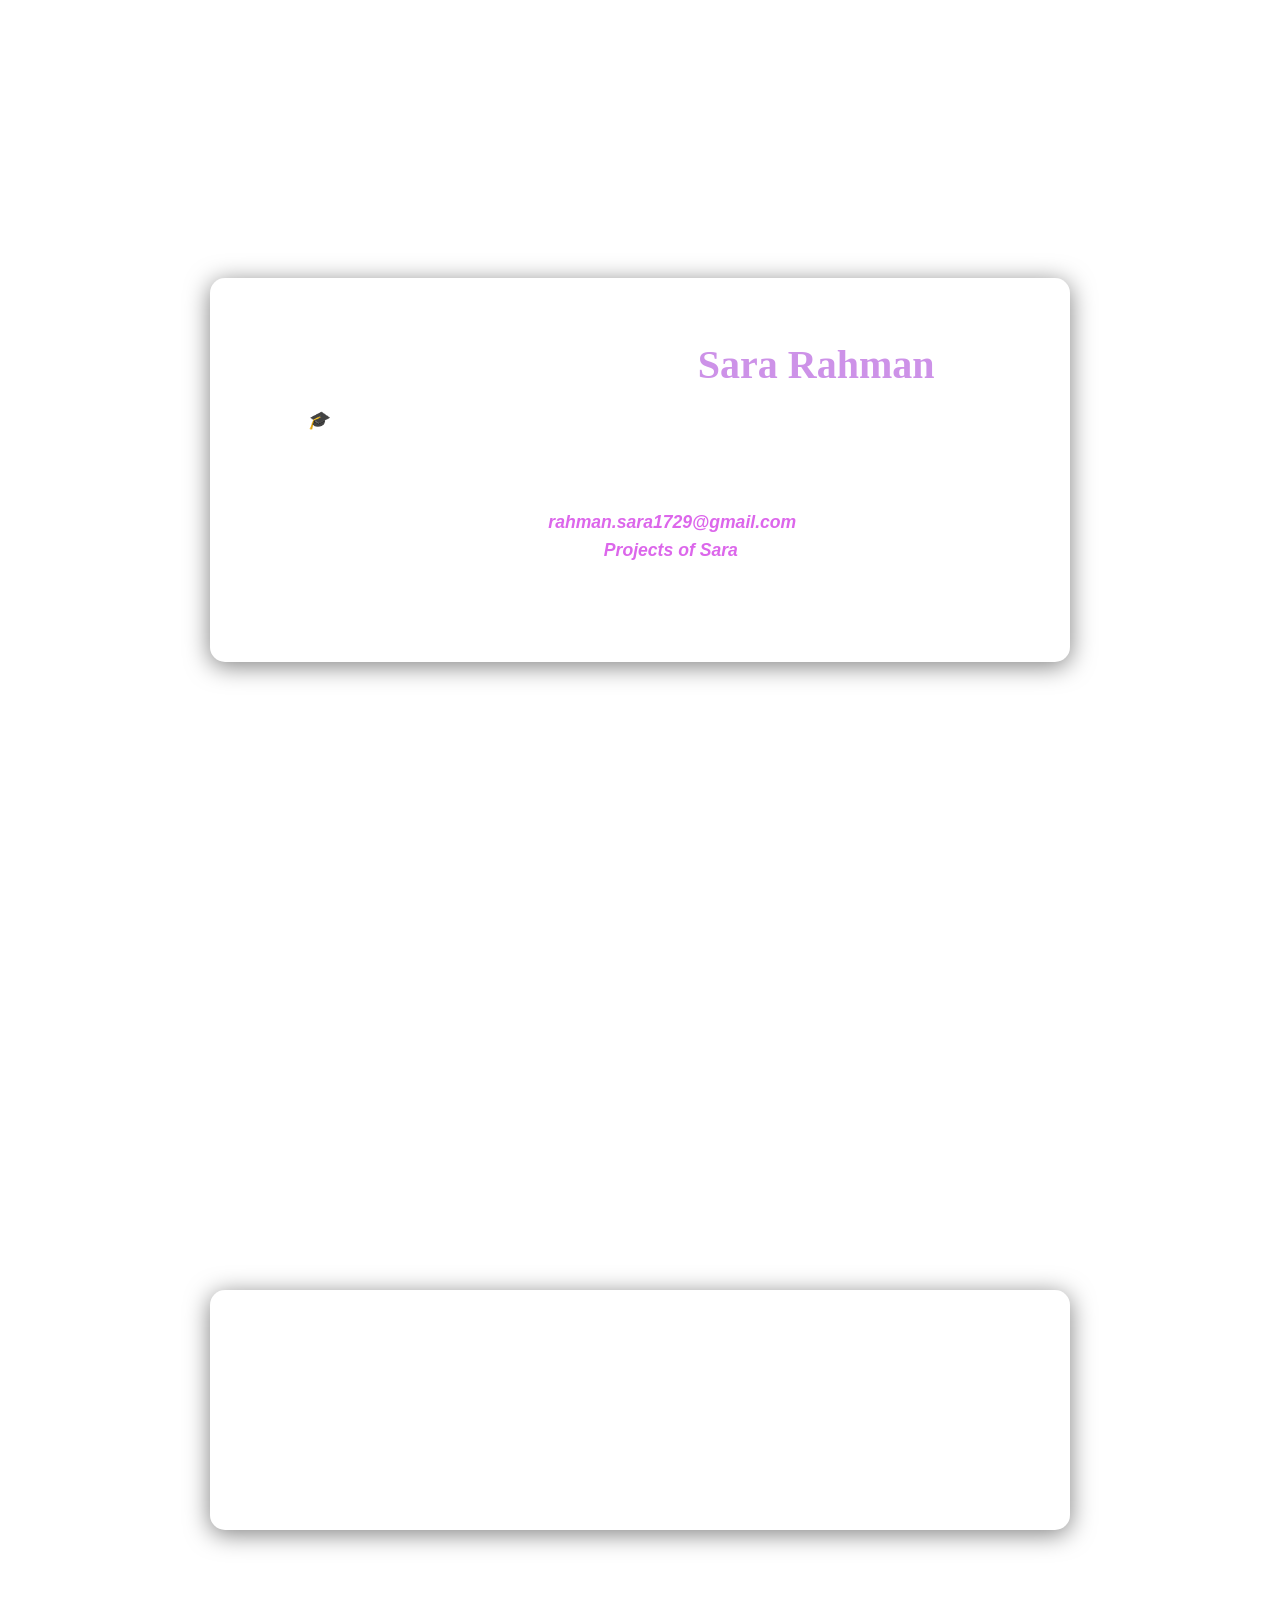
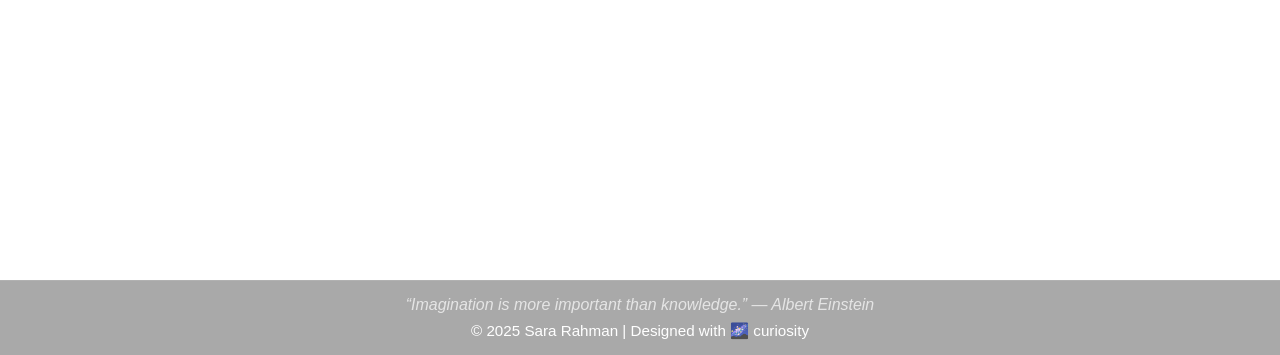
==== index.html @ 217e7a62 "version 3 of index.html" ====
<!DOCTYPE html>
<html lang="en">
<head>
  <meta charset="UTF-8" />
  <meta name="viewport" content="width=device-width, initial-scale=1.0" />
  <title>Sara Rahman | Portfolio</title>
  <style>
    /*  General Page Setup */
    html, body {
      margin: 0;
      padding: 0;
      font-family: 'Poppins', sans-serif;
      color: white;
      scroll-behavior: smooth;
      height: 100%;
      background: url("https://images-assets.nasa.gov/image/PIA04921/PIA04921~orig.jpg") no-repeat center center fixed;
      background-size: cover;
      background-attachment: fixed;
    }

    /* Glass Effect Box */
    .glass-box {
      background: rgba(255, 255, 255, 0.08);
      backdrop-filter: blur(12px);
      border-radius: 15px;
      box-shadow: 0 4px 25px rgba(0, 0, 0, 0.5);
      padding: 30px;
      width: 80%;
      max-width: 800px;
      margin: 0 auto;
      text-align: center;
      transition: transform 0.3s ease, box-shadow 0.3s ease;
    }

    .glass-box:hover {
      transform: scale(1.02);
      box-shadow: 0 6px 35px rgba(255, 255, 255, 0.2);
    }

    /*  Section Styling */
    section {
      display: flex;
      justify-content: center;
      align-items: center;
      height: 100vh;
      flex-direction: column;
      text-align: center;
      padding: 20px;
    }

    h1 {
      font-size: 2.5em;
      margin-bottom: 10px;
      font-family:cursive;
    }

    h2 {
      font-size: 2em;
      margin-bottom: 20px;
      font-family: Impact, Haettenschweiler, 'Arial Narrow Bold', sans-serif;
    }

    p {
      font-size: 1.1em;
      line-height: 1.6;
      font-style: italic;
    }

    a {
      color: #dc67eb;
      text-decoration: none;
      font-weight: bold;
    }

    a:hover {
      text-decoration: underline;
    }

    /*  Navigation Arrow */
    .scroll-down {
      margin-top: 30px;
      font-size: 2em;
      animation: bounce 2s infinite;
      cursor: pointer;
    }

    @keyframes bounce {
      0%, 20%, 50%, 80%, 100% { transform: translateY(0); }
      40% { transform: translateY(-10px); }
      60% { transform: translateY(-5px); }
    }

    /* 🛰 Footer */
    footer {
      text-align: center;
      padding: 15px;
      font-size: 0.95em;
      opacity: 0.85;
      background: rgba(0, 0, 0, 0.4);
      backdrop-filter: blur(6px);
      border-top: 1px solid rgba(255, 255, 255, 0.1);
    }

    .quote {
      font-style: italic;
      font-size: 1.05em;
      margin-bottom: 8px;
      color: #e0e0e0;
    }

    /* 🌙 Responsive */
    @media (max-width: 768px) {
      h1 { font-size: 2em; }
      h2 { font-size: 1.5em; }
      p { font-size: 1em; }
    }
  </style>
</head>
<body>

  <!--  Home Section -->
  <section id="home">
    <div class="glass-box">
      <h1>Konnichiwa, Myself <span style="color:#cd92e8;">Sara Rahman</span></h1>
      <p>
        🎓 A Fresh graduate from North South University in Computer Science & Engineering <br>
         Passionate about Quantum Computing, Machine Learning, Astrophysics, Data Science and Deep Learning <br>
         
      </p>
      <p>
         Mail ID: <a href="mailto:rahman.sara1729@gmail.com">rahman.sara1729@gmail.com</a> <br>
         Github: <a href="https://github.com/sararahman1729" target="_blank">Projects of Sara</a>
      </p>
      <div class="scroll-down" onclick="document.getElementById('projects').scrollIntoView({ behavior: 'smooth' })">⬇</div>
    </div>
  </section>

  <!-- Projects Section -->
  <section id="projects">
    <div class="glass-box">
      <h2>My Works & Projects</h2>
      <p>Here are some of my recent academic and personal projects:</p>
      <ul style="list-style:none; padding:0; text-align:left; margin-top:20px;">
        <!--
        <li> <strong>Bangla Speech Emotion Recognition</strong> — Deep learning with CNN-BiLSTM and feature extraction.</li>
        <li> <strong>OmniVec2 for Audio Classification</strong> — PyTorch implementation using the BanglaSER dataset.</li>
        <li> <strong>Data Analysis Workshop</strong> — Explored how attendance and internal marks correlate with student performance.</li>
        <li> <a href="notes/quantum computing notes.pdf" target="_blank">Quantum Computing Lecture Notes</a></li>
      -->
      </ul>
      <div class="scroll-down" onclick="document.getElementById('home').scrollIntoView({ behavior: 'smooth' })">⬆</div>
    </div>
  </section>

  <!--  Footer -->
  <footer>
    <div class="quote">“Imagination is more important than knowledge.” — Albert Einstein</div>
    © 2025 Sara Rahman | Designed with 🌌 curiosity
  </footer>

</body>
</html>
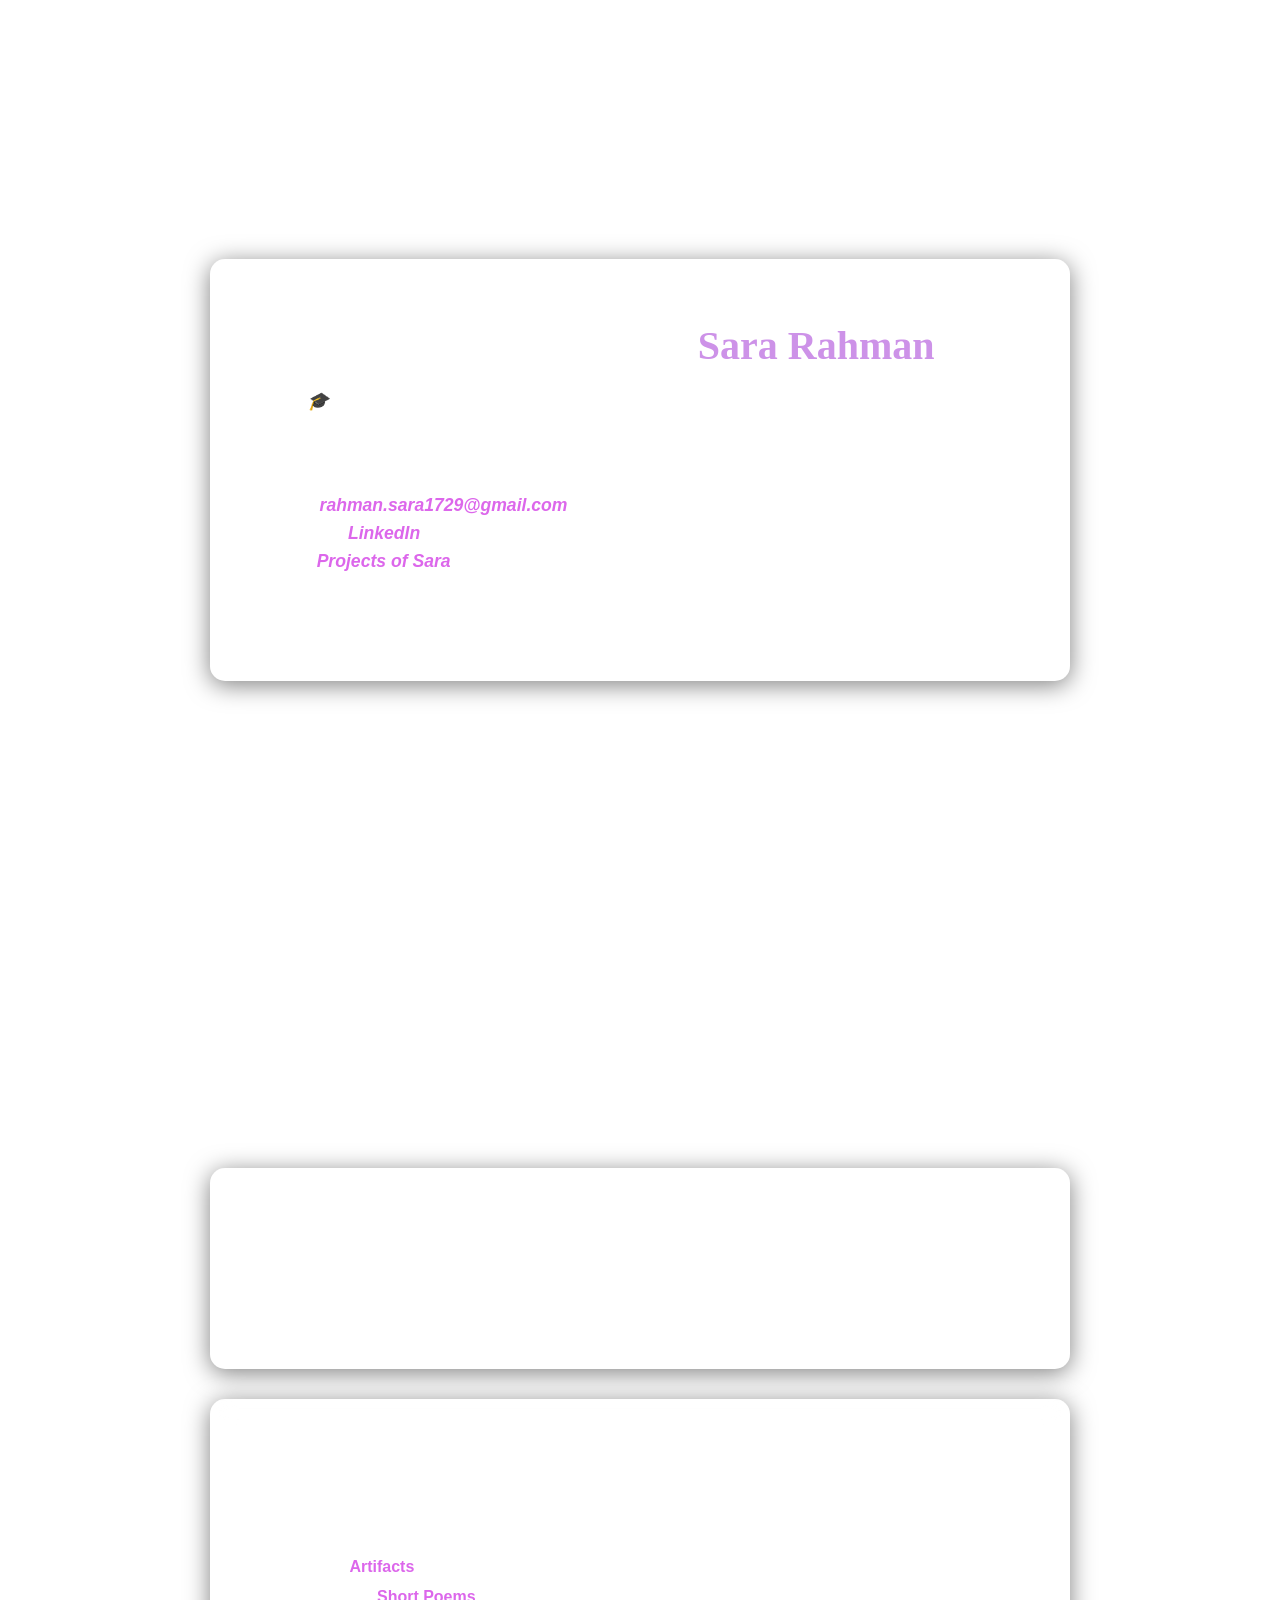
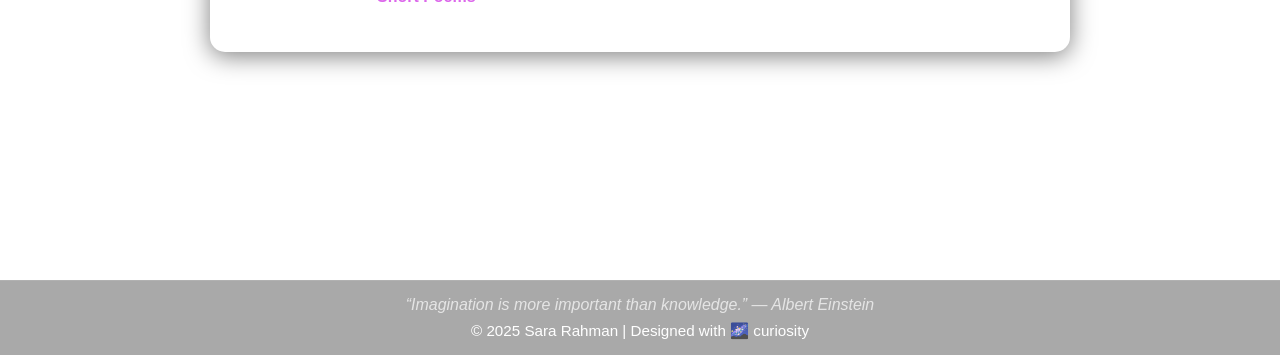
==== commit d548bc9d: "version four of index.html" ====
--- a/index.html
+++ b/index.html
@@ -57,7 +57,7 @@
     h2 {
       font-size: 2em;
       margin-bottom: 20px;
-      font-family: Impact, Haettenschweiler, 'Arial Narrow Bold', sans-serif;
+      font-family: 'Rye', cursive;
     }
 
     p {
@@ -65,7 +65,9 @@
       line-height: 1.6;
       font-style: italic;
     }
-
+    li {
+  font-family: 'Poppins', sans-serif; 
+}
     a {
       color: #dc67eb;
       text-decoration: none;
@@ -90,7 +92,7 @@
       60% { transform: translateY(-5px); }
     }
 
-    /* 🛰 Footer */
+    /*  Footer */
     footer {
       text-align: center;
       padding: 15px;
@@ -100,6 +102,26 @@
       backdrop-filter: blur(6px);
       border-top: 1px solid rgba(255, 255, 255, 0.1);
     }
+    
+    #projects .glass-box + .glass-box {
+  margin-top: 40px; 
+}
+
+#projects .glass-box ul li {
+  margin-bottom: 12px;
+
+}
+#projects .glass-box {
+   font-family:'Gill Sans', 'Gill Sans MT', Calibri, 'Trebuchet MS', sans-serif
+  
+    
+}
+
+    .contact-info {
+  text-align: left;
+  margin-top: 20px;
+  padding-left: 15px;
+}
 
     .quote {
       font-style: italic;
@@ -127,19 +149,25 @@
          Passionate about Quantum Computing, Machine Learning, Astrophysics, Data Science and Deep Learning <br>
          
       </p>
+      <div class="contact-info">
       <p>
          Mail ID: <a href="mailto:rahman.sara1729@gmail.com">rahman.sara1729@gmail.com</a> <br>
+         Job Profile: <a href="https://www.linkedin.com/in/roronoa-sara">LinkedIn</a> <br>
          Github: <a href="https://github.com/sararahman1729" target="_blank">Projects of Sara</a>
       </p>
-      <div class="scroll-down" onclick="document.getElementById('projects').scrollIntoView({ behavior: 'smooth' })">⬇</div>
+      </div>
+      
+        <p>Motto: "Carpe Diem"</p>
+      
+     <div class="scroll-down" onclick="document.getElementById('projects').scrollIntoView({ behavior: 'smooth' })"> </div> 
     </div>
   </section>
 
   <!-- Projects Section -->
   <section id="projects">
     <div class="glass-box">
-      <h2>My Works & Projects</h2>
-      <p>Here are some of my recent academic and personal projects:</p>
+      <h2>Poiesis of Sara</h2>
+      <p>Here are some of my academic and personal workings</p>
       <ul style="list-style:none; padding:0; text-align:left; margin-top:20px;">
         <!--
         <li> <strong>Bangla Speech Emotion Recognition</strong> — Deep learning with CNN-BiLSTM and feature extraction.</li>
@@ -148,8 +176,17 @@
         <li> <a href="notes/quantum computing notes.pdf" target="_blank">Quantum Computing Lecture Notes</a></li>
       -->
       </ul>
-      <div class="scroll-down" onclick="document.getElementById('home').scrollIntoView({ behavior: 'smooth' })">⬆</div>
+      <div class="scroll-down" onclick="document.getElementById('home').scrollIntoView({ behavior: 'smooth' })"> </div>
     </div>
+
+    <div class="glass-box" style="margin-top:30px;">
+     <h2>Hobbies</h2>
+     <p>Here are some of my creative works </p>
+     <ul style="list-style:none; padding: 0.5;; text-align:left;margin-top:15px;">
+      <li> Art page: <a href="https://www.instagram.com/spiritualis_odyssea_1729/" target="_blank">Artifacts</a></li>
+      <li> Poetry Page: <a href="https://allpoetry.com/Veronica-sara" target="_blank">Short Poems</a></li>
+     </ul>
+  </div>
   </section>
 
   <!--  Footer -->
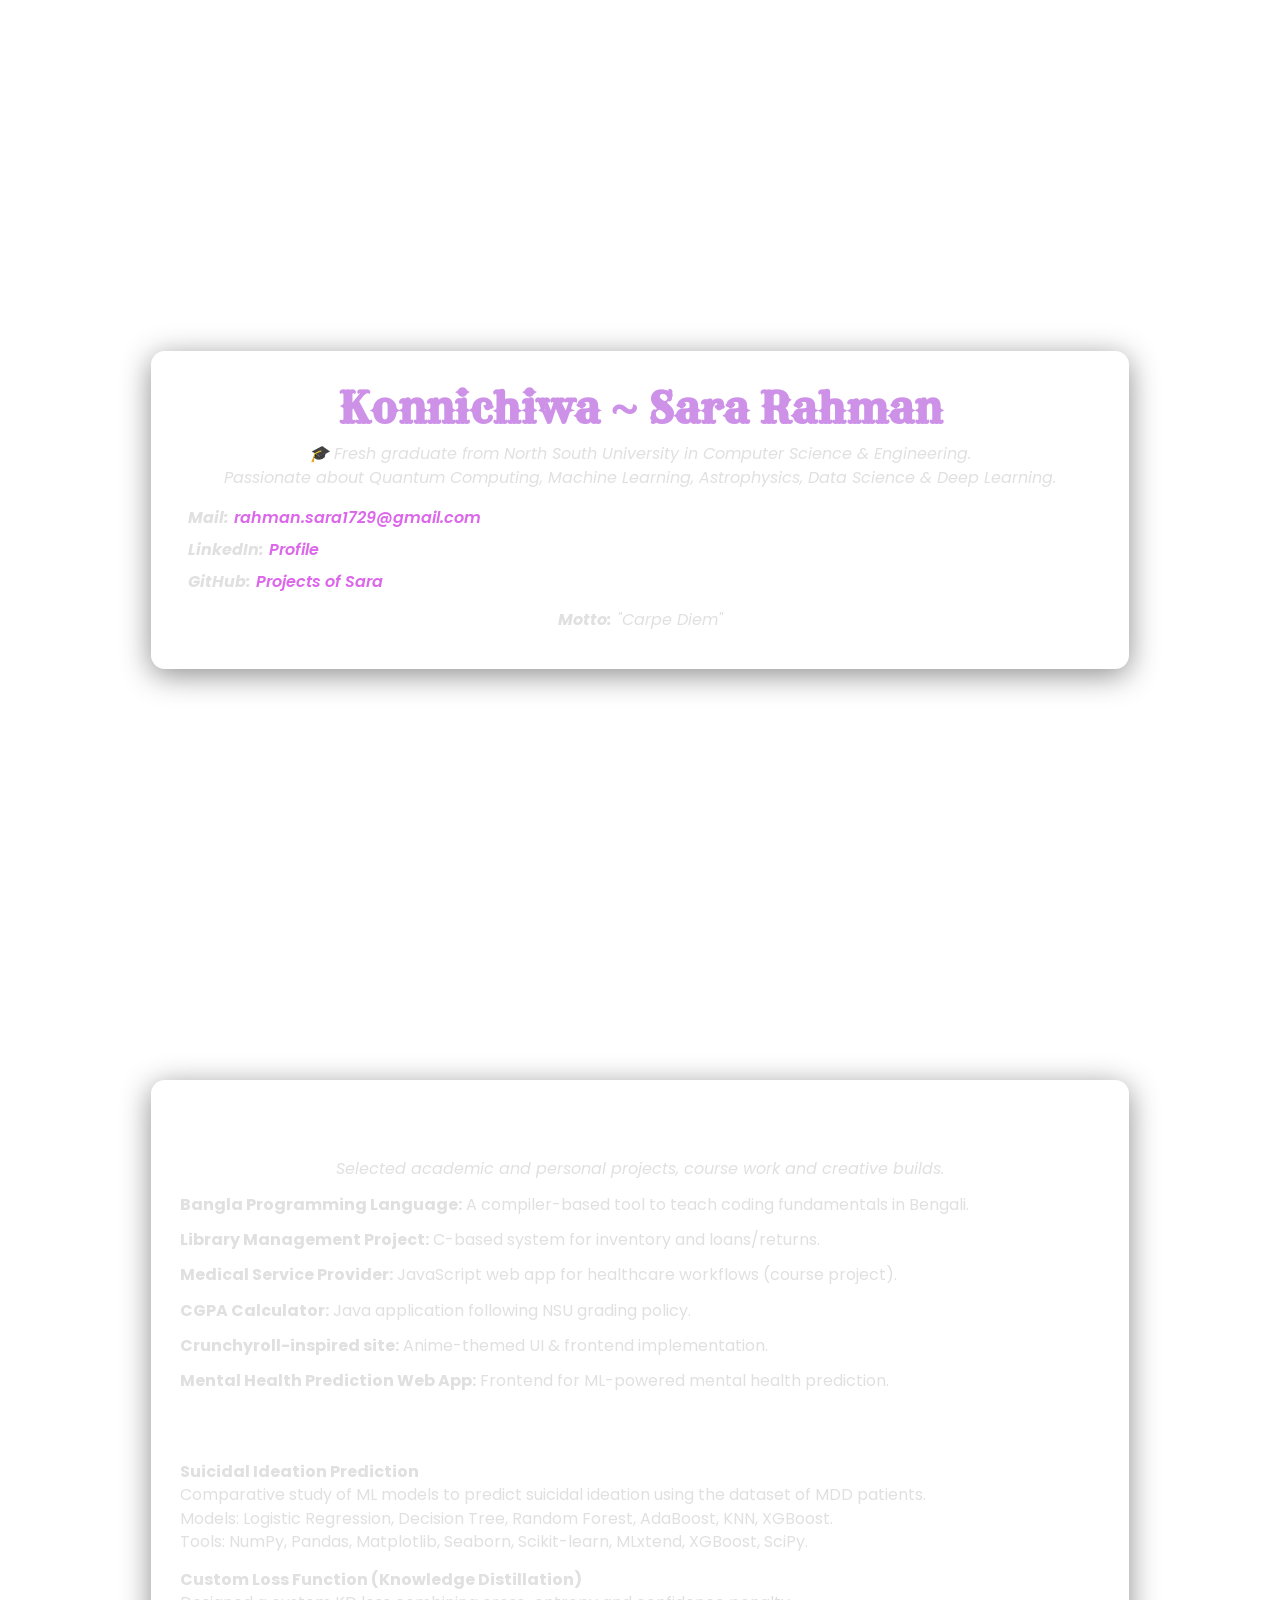
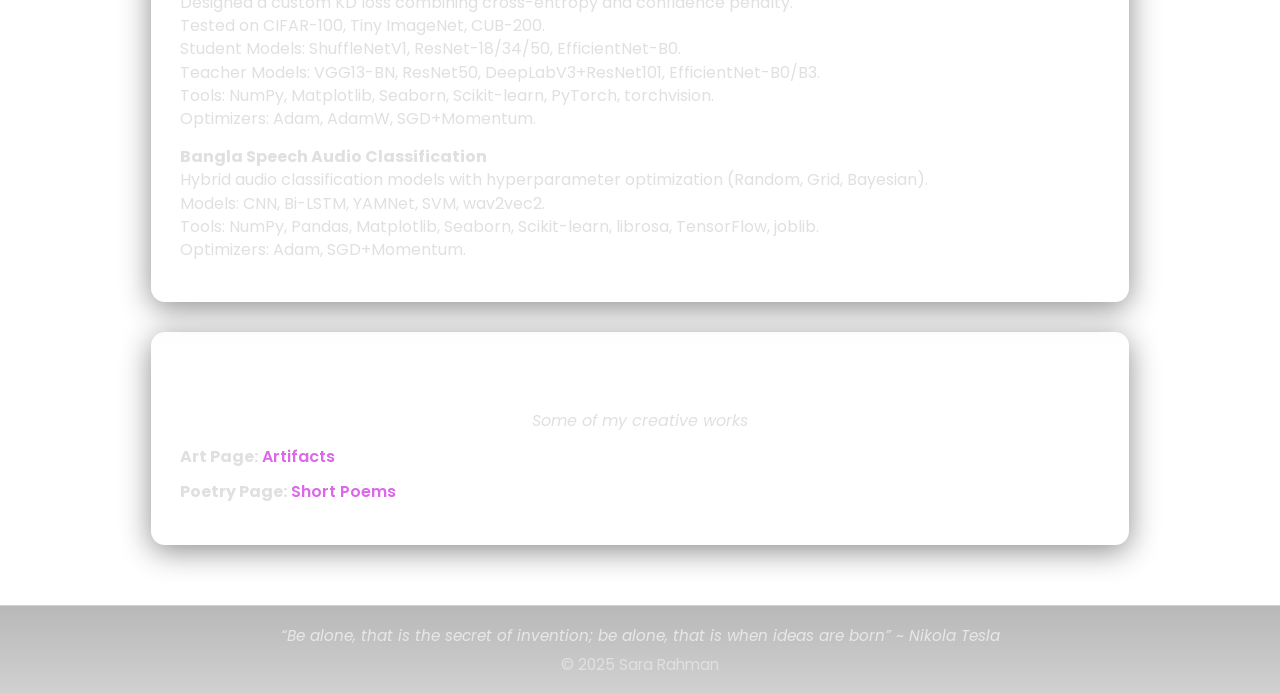
==== commit a1fb9527: "version five index.html added project description" ====
--- a/index.html
+++ b/index.html
@@ -1,199 +1,249 @@
 <!DOCTYPE html>
 <html lang="en">
 <head>
-  <meta charset="UTF-8" />
-  <meta name="viewport" content="width=device-width, initial-scale=1.0" />
+  <meta charset="utf-8" />
+  <meta name="viewport" content="width=device-width,initial-scale=1" />
   <title>Sara Rahman | Portfolio</title>
+
+  <!-- Fonts -->
+  <link href="https://fonts.googleapis.com/css2?family=Poppins:wght@300;400;600&family=Rye&display=swap" rel="stylesheet">
+
   <style>
-    /*  General Page Setup */
-    html, body {
-      margin: 0;
-      padding: 0;
+    /* ---------- Base / Background ---------- */
+    :root{
+      --glass-bg: rgba(255,255,255,0.08);
+      --glass-border: rgba(255,255,255,0.12);
+      --accent: #cd92e8;
+      --link: #dc67eb;
+      --text: #ffffff;
+      --muted: #e0e0e0;
+    }
+
+    html,body{
+      height:100%;
+      margin:0;
+      padding:0;
       font-family: 'Poppins', sans-serif;
-      color: white;
-      scroll-behavior: smooth;
-      height: 100%;
+      color:var(--text);
+      -webkit-font-smoothing:antialiased;
+      -moz-osx-font-smoothing:grayscale;
       background: url("https://images-assets.nasa.gov/image/PIA04921/PIA04921~orig.jpg") no-repeat center center fixed;
       background-size: cover;
-      background-attachment: fixed;
-    }
-
-    /* Glass Effect Box */
+      scroll-behavior: smooth;
+    }
+
+    /* ---------- Layout ---------- */
+    .wrapper {
+      min-height:100%;
+      display:flex;
+      flex-direction:column;
+    }
+
+    main {
+      flex:1 0 auto;
+    }
+
+    section {
+  padding:60px 20px;
+  display:flex;
+  flex-direction: column;   
+  justify-content:center;
+  align-items:center;
+  gap:30px;
+}
+
+
+    
+    #home { align-items:center; min-height:100vh; }
+
+    /* ---------- Glass box ---------- */
     .glass-box {
-      background: rgba(255, 255, 255, 0.08);
-      backdrop-filter: blur(12px);
-      border-radius: 15px;
-      box-shadow: 0 4px 25px rgba(0, 0, 0, 0.5);
-      padding: 30px;
-      width: 80%;
-      max-width: 800px;
-      margin: 0 auto;
-      text-align: center;
-      transition: transform 0.3s ease, box-shadow 0.3s ease;
-    }
-
-    .glass-box:hover {
-      transform: scale(1.02);
-      box-shadow: 0 6px 35px rgba(255, 255, 255, 0.2);
-    }
-
-    /*  Section Styling */
-    section {
-      display: flex;
-      justify-content: center;
-      align-items: center;
-      height: 100vh;
-      flex-direction: column;
-      text-align: center;
-      padding: 20px;
-    }
-
+      width:100%;
+      max-width:920px;
+      background: var(--glass-bg);
+      border:1px solid var(--glass-border);
+      backdrop-filter: blur(12px) saturate(120%);
+      -webkit-backdrop-filter: blur(12px) saturate(120%);
+      border-radius:14px;
+      padding:28px;
+      box-shadow: 0 6px 30px rgba(0,0,0,0.45);
+      transition: transform .25s ease, box-shadow .25s ease;
+      text-align:center; /* default centered inside box */
+    }
+
+    .glass-box:hover{
+      transform: translateY(-6px);
+      box-shadow: 0 14px 50px rgba(0,0,0,0.6);
+    }
+
+    
+    .glass-box .left {
+      text-align:left;
+    }
+
+    /* ---------- Typography ---------- */
     h1 {
-      font-size: 2.5em;
-      margin-bottom: 10px;
-      font-family:cursive;
+      margin:8px 0 12px 0;
+      font-family: 'Rye', cursive;
+      font-size:2.6rem;
+      line-height:1;
+      color:var(--accent);
+      text-align:center;
     }
 
     h2 {
-      font-size: 2em;
-      margin-bottom: 20px;
+      margin:0 0 12px 0;
       font-family: 'Rye', cursive;
-    }
-
-    p {
-      font-size: 1.1em;
-      line-height: 1.6;
-      font-style: italic;
-    }
-    li {
-  font-family: 'Poppins', sans-serif; 
-}
-    a {
-      color: #dc67eb;
-      text-decoration: none;
-      font-weight: bold;
-    }
-
-    a:hover {
-      text-decoration: underline;
-    }
-
-    /*  Navigation Arrow */
-    .scroll-down {
-      margin-top: 30px;
-      font-size: 2em;
-      animation: bounce 2s infinite;
-      cursor: pointer;
-    }
-
-    @keyframes bounce {
-      0%, 20%, 50%, 80%, 100% { transform: translateY(0); }
-      40% { transform: translateY(-10px); }
-      60% { transform: translateY(-5px); }
-    }
-
-    /*  Footer */
+      font-size:1.8rem;
+      color:var(--text);
+      text-align:center;
+    }
+
+    h3 {
+      margin:18px 0 8px 0;
+      font-size:1.05rem;
+      color:var(--text);
+    }
+
+    p { margin:8px 0; color:var(--muted); font-style:italic; line-height:1.5; }
+
+    a { color: var(--link); text-decoration:none; font-weight:600; }
+    a:hover { text-decoration:underline; }
+
+    /* ---------- Lists & spacing ---------- */
+    ul.clean {
+      list-style:none;
+      padding-left:0;
+      margin:12px 0 0 0;
+      text-align:left;
+    }
+
+    ul.clean li {
+      margin-bottom:12px; 
+      line-height:1.45;
+      font-size:1rem;
+      color:var(--muted);
+    }
+
+    
+    .project-item + .project-item { margin-top:10px; padding-top:6px; border-top:1px dashed rgba(255,255,255,0.04); }
+
+    
+    .contact-info {
+      text-align:left;
+      margin-top:16px;
+      padding-left:8px;
+      color:var(--muted);
+    }
+
+    .contact-info a { color:var(--link); }
+
+    /* ---------- Footer ---------- */
     footer {
-      text-align: center;
-      padding: 15px;
-      font-size: 0.95em;
-      opacity: 0.85;
-      background: rgba(0, 0, 0, 0.4);
-      backdrop-filter: blur(6px);
-      border-top: 1px solid rgba(255, 255, 255, 0.1);
-    }
-    
-    #projects .glass-box + .glass-box {
-  margin-top: 40px; 
-}
-
-#projects .glass-box ul li {
-  margin-bottom: 12px;
-
-}
-#projects .glass-box {
-   font-family:'Gill Sans', 'Gill Sans MT', Calibri, 'Trebuchet MS', sans-serif
-  
-    
-}
-
-    .contact-info {
-  text-align: left;
-  margin-top: 20px;
-  padding-left: 15px;
-}
-
-    .quote {
-      font-style: italic;
-      font-size: 1.05em;
-      margin-bottom: 8px;
-      color: #e0e0e0;
-    }
-
-    /* 🌙 Responsive */
-    @media (max-width: 768px) {
-      h1 { font-size: 2em; }
-      h2 { font-size: 1.5em; }
-      p { font-size: 1em; }
-    }
+      flex-shrink:0;
+      text-align:center;
+      padding:18px 10px;
+      font-size:0.95rem;
+      background: linear-gradient(rgba(0,0,0,0.28), rgba(0,0,0,0.18));
+      border-top:1px solid rgba(255,255,255,0.05);
+      color:var(--muted);
+    }
+
+    .quote { font-style:italic; margin-bottom:6px; color:#e7e7e7; }
+
+    /* ---------- Responsive ---------- */
+    @media (max-width:900px){
+      .glass-box { padding:20px; max-width:720px; }
+      h1 { font-size:2.1rem; }
+      h2 { font-size:1.5rem; }
+      section { padding:40px 16px; }
+    }
+
+    @media (max-width:520px){
+      h1 { font-size:1.8rem; }
+      .glass-box { padding:16px; }
+      ul.clean li { font-size:0.95rem; }
+    }
+
   </style>
 </head>
 <body>
-
-  <!--  Home Section -->
-  <section id="home">
-    <div class="glass-box">
-      <h1>Konnichiwa, Myself <span style="color:#cd92e8;">Sara Rahman</span></h1>
-      <p>
-        🎓 A Fresh graduate from North South University in Computer Science & Engineering <br>
-         Passionate about Quantum Computing, Machine Learning, Astrophysics, Data Science and Deep Learning <br>
-         
-      </p>
-      <div class="contact-info">
-      <p>
-         Mail ID: <a href="mailto:rahman.sara1729@gmail.com">rahman.sara1729@gmail.com</a> <br>
-         Job Profile: <a href="https://www.linkedin.com/in/roronoa-sara">LinkedIn</a> <br>
-         Github: <a href="https://github.com/sararahman1729" target="_blank">Projects of Sara</a>
-      </p>
-      </div>
-      
-        <p>Motto: "Carpe Diem"</p>
-      
-     <div class="scroll-down" onclick="document.getElementById('projects').scrollIntoView({ behavior: 'smooth' })"> </div> 
-    </div>
-  </section>
-
-  <!-- Projects Section -->
-  <section id="projects">
-    <div class="glass-box">
-      <h2>Poiesis of Sara</h2>
-      <p>Here are some of my academic and personal workings</p>
-      <ul style="list-style:none; padding:0; text-align:left; margin-top:20px;">
-        <!--
-        <li> <strong>Bangla Speech Emotion Recognition</strong> — Deep learning with CNN-BiLSTM and feature extraction.</li>
-        <li> <strong>OmniVec2 for Audio Classification</strong> — PyTorch implementation using the BanglaSER dataset.</li>
-        <li> <strong>Data Analysis Workshop</strong> — Explored how attendance and internal marks correlate with student performance.</li>
-        <li> <a href="notes/quantum computing notes.pdf" target="_blank">Quantum Computing Lecture Notes</a></li>
-      -->
-      </ul>
-      <div class="scroll-down" onclick="document.getElementById('home').scrollIntoView({ behavior: 'smooth' })"> </div>
-    </div>
-
-    <div class="glass-box" style="margin-top:30px;">
-     <h2>Hobbies</h2>
-     <p>Here are some of my creative works </p>
-     <ul style="list-style:none; padding: 0.5;; text-align:left;margin-top:15px;">
-      <li> Art page: <a href="https://www.instagram.com/spiritualis_odyssea_1729/" target="_blank">Artifacts</a></li>
-      <li> Poetry Page: <a href="https://allpoetry.com/Veronica-sara" target="_blank">Short Poems</a></li>
-     </ul>
+  <div class="wrapper">
+    <main>
+
+      <!-- HOME -->
+      <section id="home">
+        <div class="glass-box">
+          <h1>Konnichiwa ~ Sara Rahman</h1>
+          <p>🎓 Fresh graduate from North South University in Computer Science & Engineering.
+             <br>Passionate about Quantum Computing, Machine Learning, Astrophysics, Data Science & Deep Learning.</p>
+
+          <div class="contact-info left">
+            <p><strong>Mail:</strong> <a href="mailto:rahman.sara1729@gmail.com">rahman.sara1729@gmail.com</a></p>
+            <p><strong>LinkedIn:</strong> <a href="https://www.linkedin.com/in/roronoa-sara" target="_blank" rel="noopener">Profile</a></p>
+            <p><strong>GitHub:</strong> <a href="https://github.com/sararahman1729" target="_blank" rel="noopener">Projects of Sara</a></p>
+          </div>
+
+          <p style="margin-top:14px;"><strong>Motto:</strong> "Carpe Diem"</p>
+        </div>
+      </section>
+
+      <section id="projects">
+  <div class="glass-box">
+    <h2>Poiesis of Sara</h2>
+    <p>Selected academic and personal projects, course work and creative builds.</p>
+
+    <ul class="clean">
+      <li><strong>Bangla Programming Language:</strong> A compiler-based tool to teach coding fundamentals in Bengali.</li>
+      <li><strong>Library Management Project:</strong> C-based system for inventory and loans/returns.</li>
+      <li><strong>Medical Service Provider:</strong> JavaScript web app for healthcare workflows (course project).</li>
+      <li><strong>CGPA Calculator:</strong> Java application following NSU grading policy.</li>
+      <li><strong>Crunchyroll-inspired site:</strong> Anime-themed UI & frontend implementation.</li>
+      <li><strong>Mental Health Prediction Web App:</strong> Frontend for ML-powered mental health prediction.</li>
+    </ul>
+
+    <h3 style="margin-top:30px;">AI Research Projects</h3>
+
+    <ul class="clean">
+      <li><strong>Suicidal Ideation Prediction </strong><br>
+      Comparative study of ML models to predict suicidal ideation using the dataset of MDD patients.<br>
+      Models: Logistic Regression, Decision Tree, Random Forest, AdaBoost, KNN, XGBoost.<br>
+      Tools: NumPy, Pandas, Matplotlib, Seaborn, Scikit-learn, MLxtend, XGBoost, SciPy.
+      </li>
+
+      <li style="margin-top:15px;"><strong>Custom Loss Function (Knowledge Distillation)</strong><br>
+      Designed a custom KD loss combining cross-entropy and confidence penalty.<br> Tested on CIFAR-100, Tiny ImageNet, CUB-200.<br>
+      Student Models: ShuffleNetV1, ResNet-18/34/50, EfficientNet-B0.<br>
+      Teacher Models: VGG13-BN, ResNet50, DeepLabV3+ResNet101, EfficientNet-B0/B3.<br>
+      Tools: NumPy, Matplotlib, Seaborn, Scikit-learn, PyTorch, torchvision. <br>Optimizers: Adam, AdamW, SGD+Momentum.
+      </li>
+
+      <li style="margin-top:15px;"><strong>Bangla Speech Audio Classification</strong><br>
+      Hybrid audio classification models with hyperparameter optimization (Random, Grid, Bayesian).<br>
+      Models: CNN, Bi-LSTM, YAMNet, SVM, wav2vec2.<br>
+      Tools: NumPy, Pandas, Matplotlib, Seaborn, Scikit-learn, librosa, TensorFlow, joblib. <br>Optimizers: Adam, SGD+Momentum.
+      </li>
+    </ul>
   </div>
-  </section>
-
-  <!--  Footer -->
-  <footer>
-    <div class="quote">“Imagination is more important than knowledge.” — Albert Einstein</div>
-    © 2025 Sara Rahman | Designed with 🌌 curiosity
-  </footer>
-
+
+  <!-- Hobbies box -->
+  <div class="glass-box">
+    <h2>Hobbies</h2>
+    <p>Some of my creative works</p>
+    <ul class="clean">
+      <li><strong>Art Page:</strong> <a href="https://www.instagram.com/spiritualis_odyssea_1729/" target="_blank">Artifacts</a></li>
+      <li><strong>Poetry Page:</strong> <a href="https://allpoetry.com/Veronica-sara" target="_blank">Short Poems</a></li>
+    </ul>
+  </div>
+</section>
+
+
+    </main>
+
+    <footer>
+      <div class="quote">“Be alone, that is the secret of invention; be alone, that is when ideas are born” ~ Nikola Tesla</div>
+      © 2025 Sara Rahman
+    </footer>
+  </div>
 </body>
 </html>
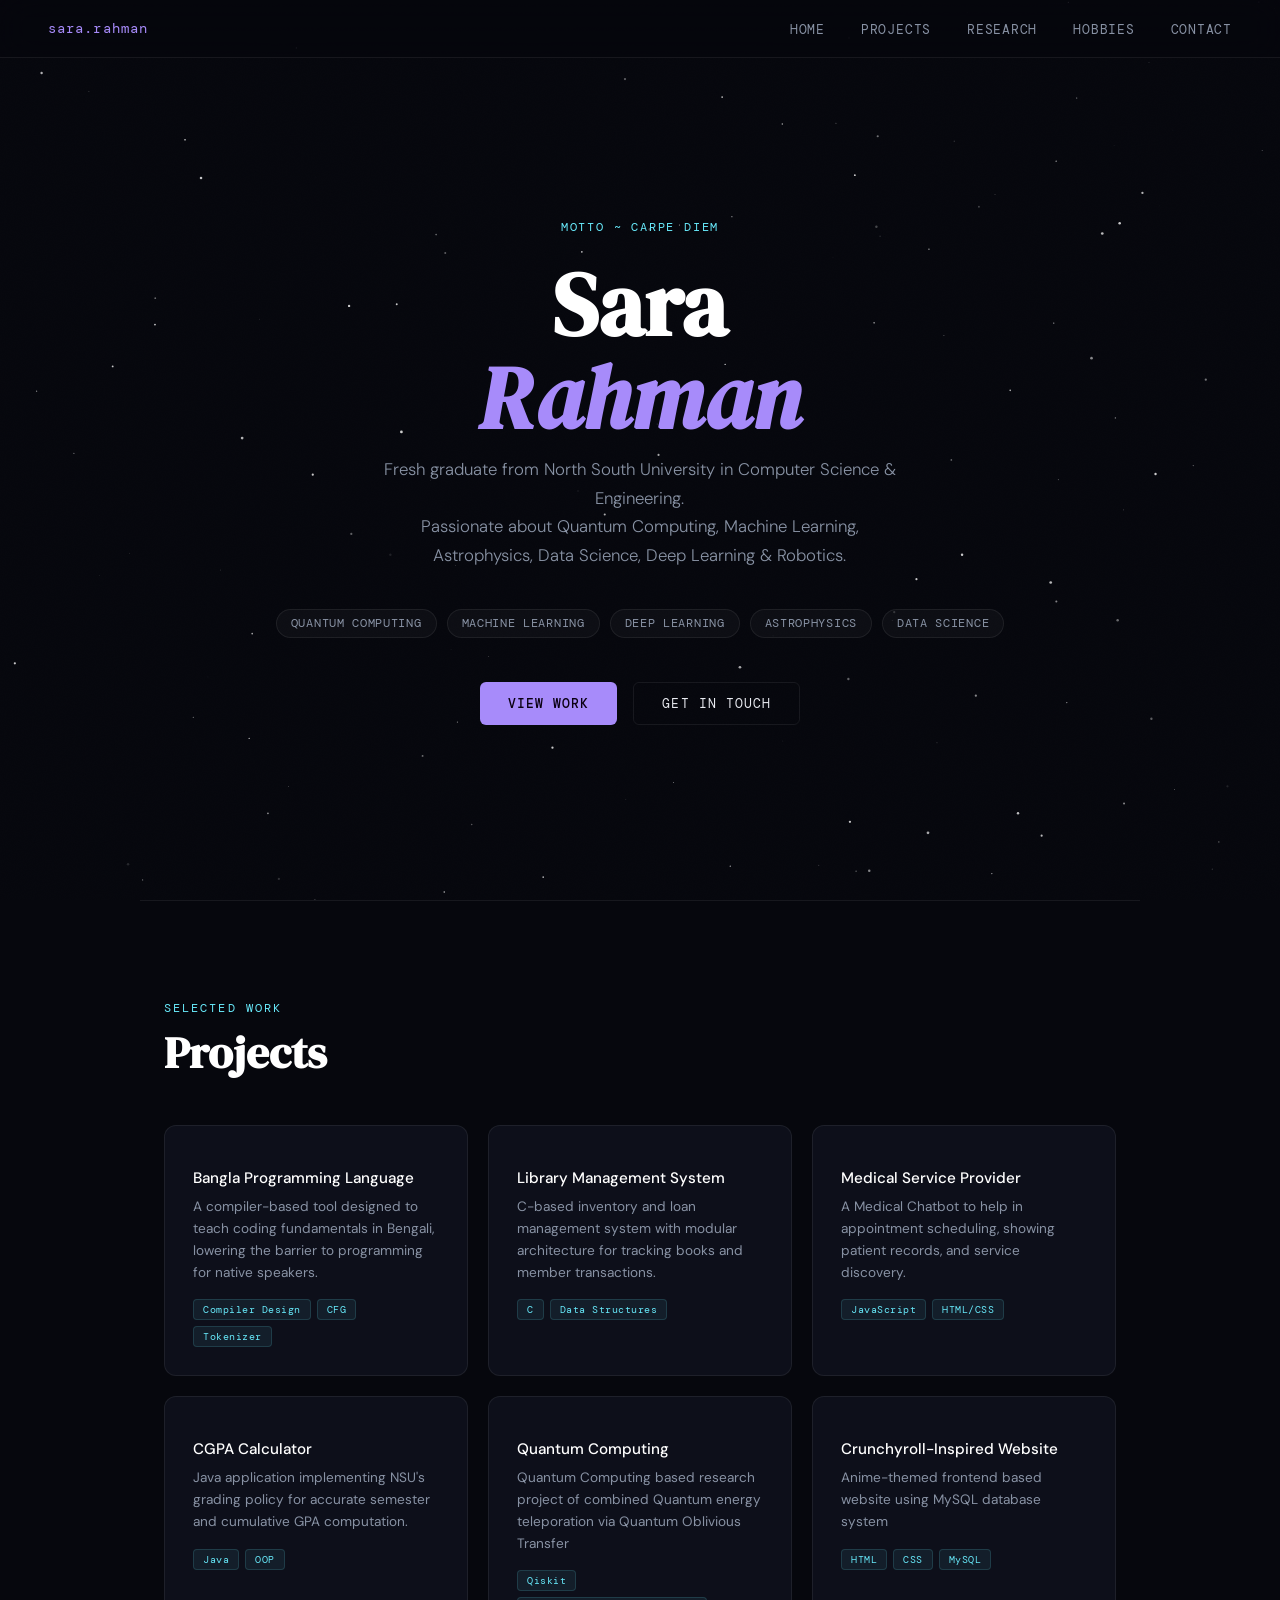
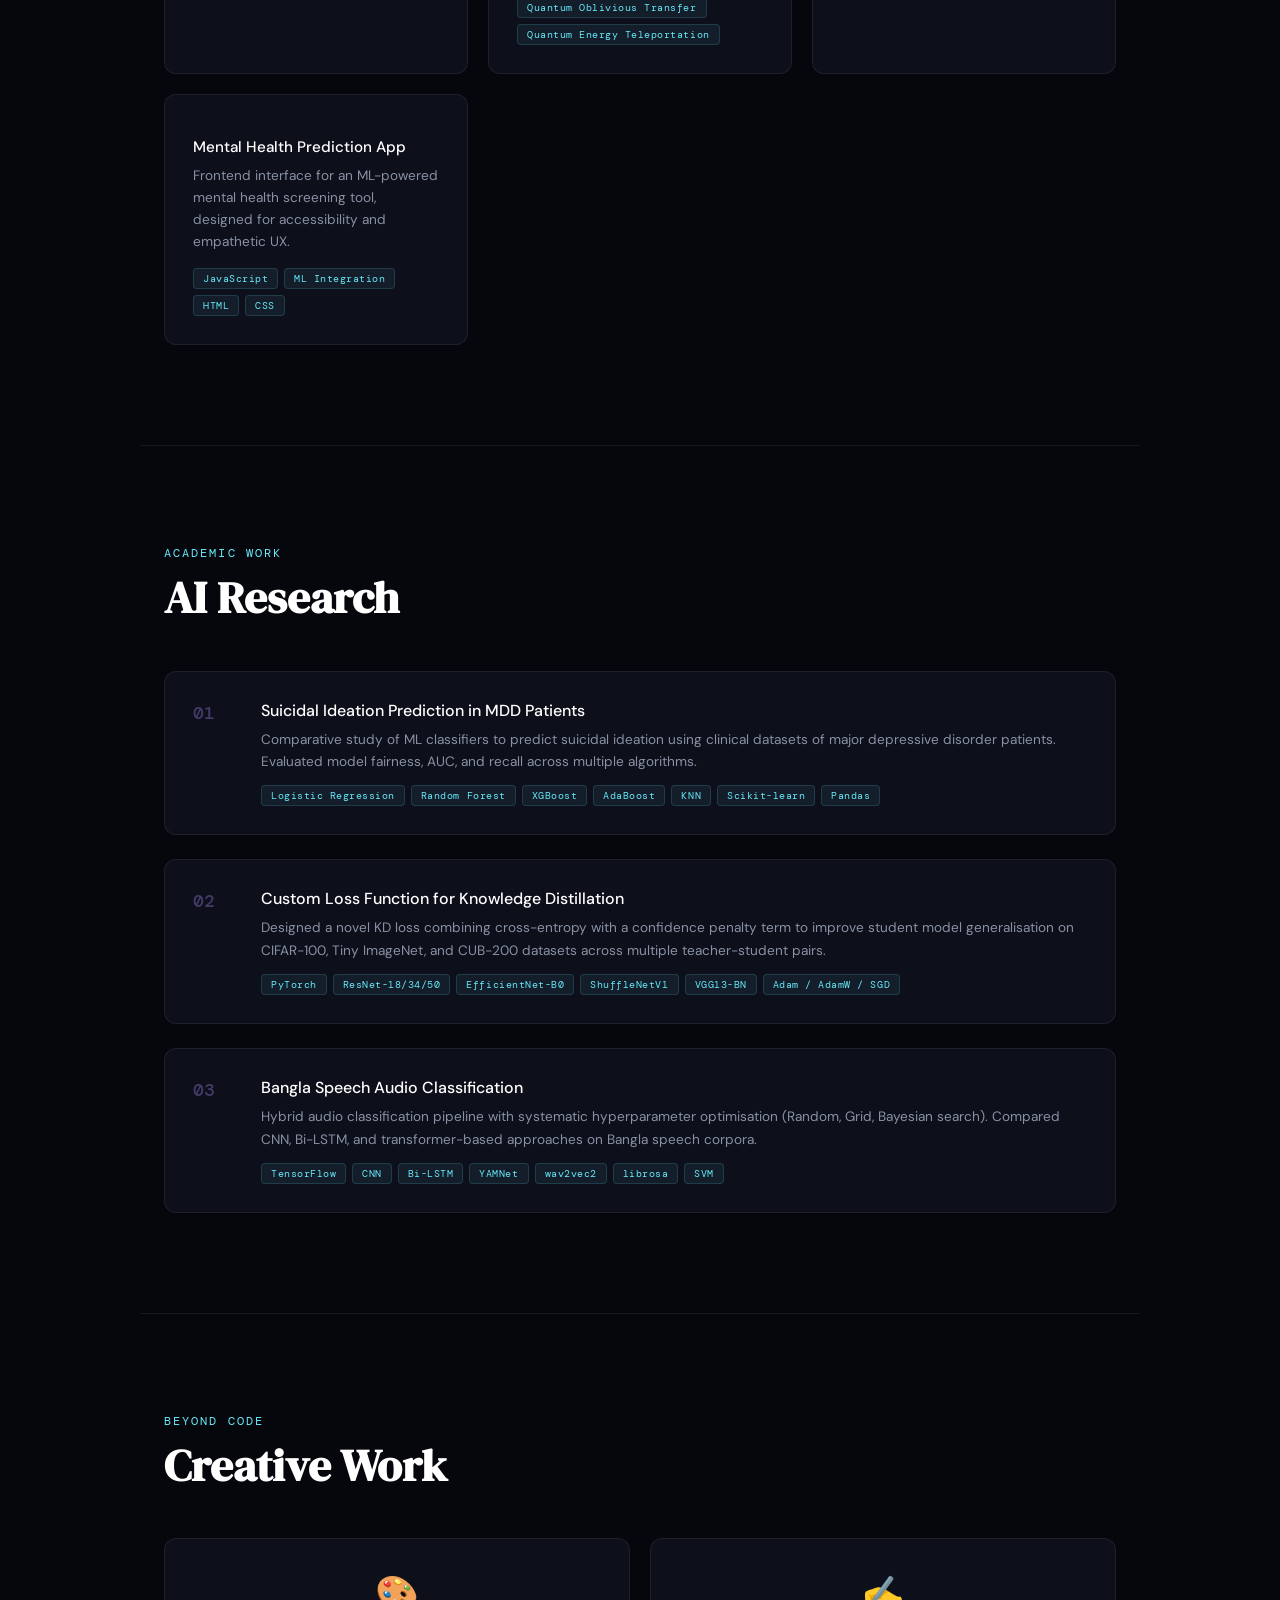
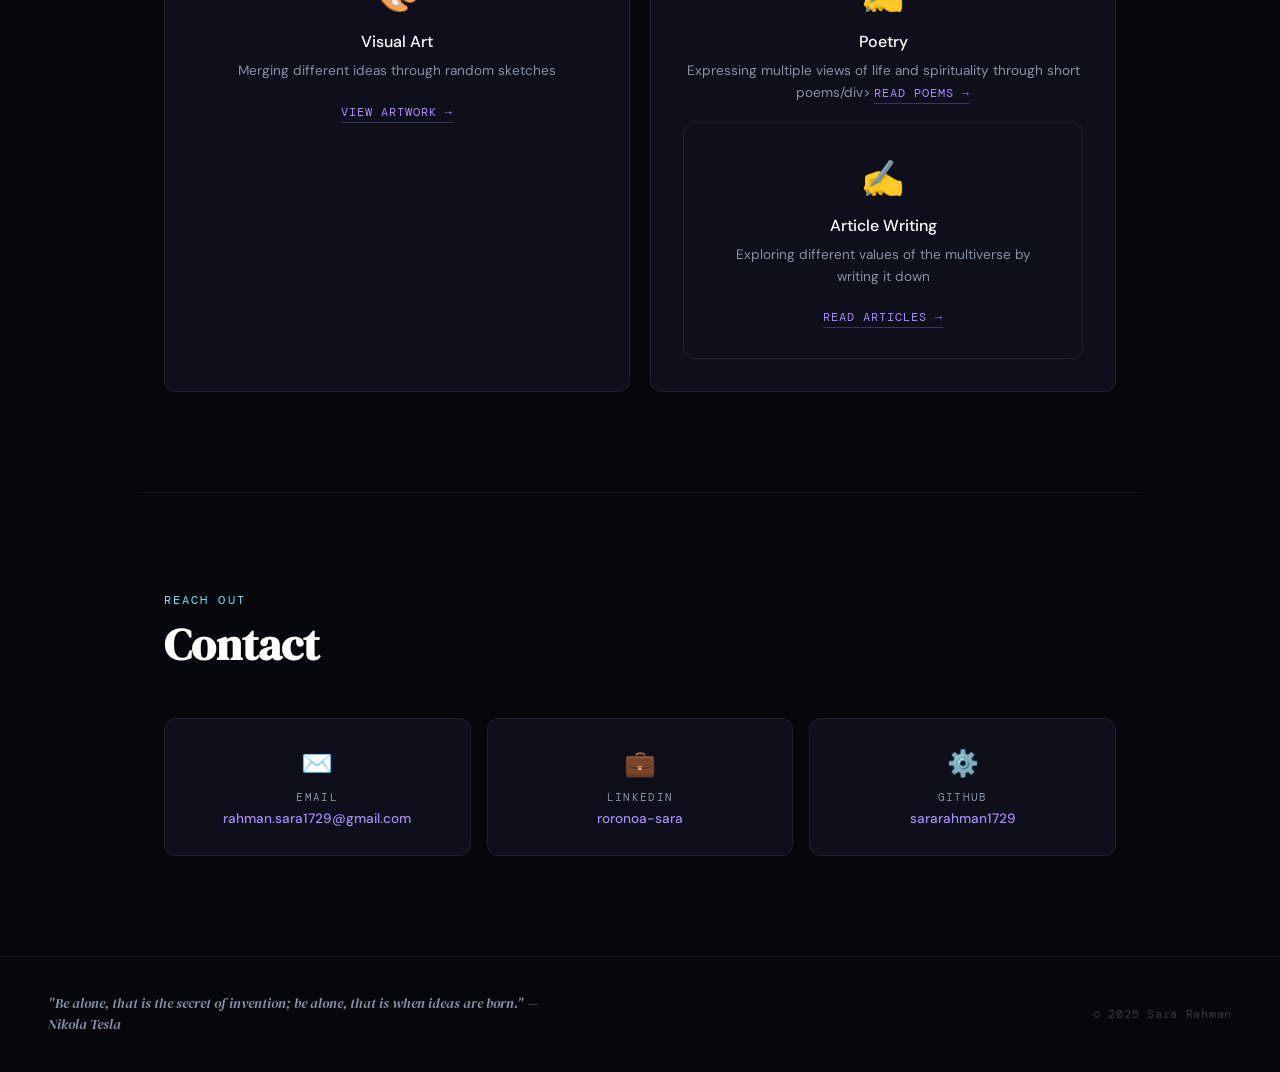
==== commit 8f85b21c: "Update index.html version 4" ====
--- a/index.html
+++ b/index.html
@@ -3,247 +3,861 @@
 <head>
   <meta charset="utf-8" />
   <meta name="viewport" content="width=device-width,initial-scale=1" />
-  <title>Sara Rahman | Portfolio</title>
-
-  <!-- Fonts -->
-  <link href="https://fonts.googleapis.com/css2?family=Poppins:wght@300;400;600&family=Rye&display=swap" rel="stylesheet">
+  <title>Sara Rahman — Portfolio</title>
+
+  <link href="https://fonts.googleapis.com/css2?family=DM+Serif+Display:ital@0;1&family=DM+Mono:wght@300;400;500&family=DM+Sans:wght@300;400;500&display=swap" rel="stylesheet">
 
   <style>
-    /* ---------- Base / Background ---------- */
-    :root{
-      --glass-bg: rgba(255,255,255,0.08);
-      --glass-border: rgba(255,255,255,0.12);
-      --accent: #cd92e8;
-      --link: #dc67eb;
-      --text: #ffffff;
-      --muted: #e0e0e0;
-    }
-
-    html,body{
-      height:100%;
-      margin:0;
-      padding:0;
-      font-family: 'Poppins', sans-serif;
-      color:var(--text);
-      -webkit-font-smoothing:antialiased;
-      -moz-osx-font-smoothing:grayscale;
-      background: url("https://images-assets.nasa.gov/image/PIA04921/PIA04921~orig.jpg") no-repeat center center fixed;
-      background-size: cover;
-      scroll-behavior: smooth;
-    }
-
-    /* ---------- Layout ---------- */
-    .wrapper {
-      min-height:100%;
-      display:flex;
-      flex-direction:column;
-    }
-
-    main {
-      flex:1 0 auto;
-    }
-
-    section {
-  padding:60px 20px;
-  display:flex;
-  flex-direction: column;   
-  justify-content:center;
-  align-items:center;
-  gap:30px;
-}
-
-
-    
-    #home { align-items:center; min-height:100vh; }
-
-    /* ---------- Glass box ---------- */
-    .glass-box {
-      width:100%;
-      max-width:920px;
-      background: var(--glass-bg);
-      border:1px solid var(--glass-border);
-      backdrop-filter: blur(12px) saturate(120%);
-      -webkit-backdrop-filter: blur(12px) saturate(120%);
-      border-radius:14px;
-      padding:28px;
-      box-shadow: 0 6px 30px rgba(0,0,0,0.45);
-      transition: transform .25s ease, box-shadow .25s ease;
-      text-align:center; /* default centered inside box */
-    }
-
-    .glass-box:hover{
-      transform: translateY(-6px);
-      box-shadow: 0 14px 50px rgba(0,0,0,0.6);
-    }
-
-    
-    .glass-box .left {
-      text-align:left;
-    }
-
-    /* ---------- Typography ---------- */
-    h1 {
-      margin:8px 0 12px 0;
-      font-family: 'Rye', cursive;
-      font-size:2.6rem;
-      line-height:1;
-      color:var(--accent);
-      text-align:center;
-    }
-
-    h2 {
-      margin:0 0 12px 0;
-      font-family: 'Rye', cursive;
-      font-size:1.8rem;
-      color:var(--text);
-      text-align:center;
-    }
-
-    h3 {
-      margin:18px 0 8px 0;
-      font-size:1.05rem;
-      color:var(--text);
-    }
-
-    p { margin:8px 0; color:var(--muted); font-style:italic; line-height:1.5; }
-
-    a { color: var(--link); text-decoration:none; font-weight:600; }
-    a:hover { text-decoration:underline; }
-
-    /* ---------- Lists & spacing ---------- */
-    ul.clean {
-      list-style:none;
-      padding-left:0;
-      margin:12px 0 0 0;
-      text-align:left;
-    }
-
-    ul.clean li {
-      margin-bottom:12px; 
-      line-height:1.45;
-      font-size:1rem;
-      color:var(--muted);
-    }
-
-    
-    .project-item + .project-item { margin-top:10px; padding-top:6px; border-top:1px dashed rgba(255,255,255,0.04); }
-
-    
-    .contact-info {
-      text-align:left;
-      margin-top:16px;
-      padding-left:8px;
-      color:var(--muted);
-    }
-
-    .contact-info a { color:var(--link); }
-
-    /* ---------- Footer ---------- */
+    /* ─── Variables ─────────────────────────────────── */
+    :root {
+      --bg:        #06070d;
+      --surface:   #0d0f1a;
+      --border:    rgba(255,255,255,0.07);
+      --accent:    #a78bfa;
+      --accent2:   #67e8f9;
+      --dim:       #8892a4;
+      --text:      #e8eaf0;
+      --white:     #ffffff;
+      --serif:     'DM Serif Display', serif;
+      --mono:      'DM Mono', monospace;
+      --sans:      'DM Sans', sans-serif;
+    }
+
+    /* ─── Reset & Base ──────────────────────────────── */
+    *, *::before, *::after { box-sizing: border-box; margin: 0; padding: 0; }
+
+    html { scroll-behavior: smooth; font-size: 16px; }
+
+    body {
+      background: var(--bg);
+      color: var(--text);
+      font-family: var(--sans);
+      -webkit-font-smoothing: antialiased;
+      overflow-x: hidden;
+    }
+
+    /* ─── Starfield canvas ──────────────────────────── */
+    #starfield {
+      position: fixed;
+      inset: 0;
+      z-index: 0;
+      pointer-events: none;
+    }
+
+    /* ─── Noise overlay ─────────────────────────────── */
+    body::before {
+      content: '';
+      position: fixed;
+      inset: 0;
+      z-index: 1;
+      pointer-events: none;
+      background-image: url("data:image/svg+xml,%3Csvg viewBox='0 0 256 256' xmlns='http://www.w3.org/2000/svg'%3E%3Cfilter id='n'%3E%3CfeTurbulence type='fractalNoise' baseFrequency='0.9' numOctaves='4'/%3E%3C/filter%3E%3Crect width='100%25' height='100%25' filter='url(%23n)' opacity='0.03'/%3E%3C/svg%3E");
+      background-size: 256px;
+      opacity: 0.4;
+    }
+
+    /* ─── Layout ────────────────────────────────────── */
+    .page { position: relative; z-index: 2; }
+
+    /* ─── Nav ───────────────────────────────────────── */
+    nav {
+      position: fixed;
+      top: 0; left: 0; right: 0;
+      z-index: 100;
+      display: flex;
+      align-items: center;
+      justify-content: space-between;
+      padding: 18px 48px;
+      background: rgba(6,7,13,0.7);
+      backdrop-filter: blur(20px);
+      border-bottom: 1px solid var(--border);
+    }
+
+    .nav-logo {
+      font-family: var(--mono);
+      font-size: 0.85rem;
+      color: var(--accent);
+      letter-spacing: 0.08em;
+    }
+
+    .nav-links {
+      display: flex;
+      gap: 36px;
+      list-style: none;
+    }
+
+    .nav-links a {
+      font-family: var(--mono);
+      font-size: 0.8rem;
+      color: var(--dim);
+      text-decoration: none;
+      letter-spacing: 0.06em;
+      text-transform: uppercase;
+      transition: color 0.2s;
+    }
+
+    .nav-links a:hover { color: var(--white); }
+
+    /* ─── Hero ──────────────────────────────────────── */
+    #home {
+      min-height: 100vh;
+      display: flex;
+      align-items: center;
+      justify-content: center;
+      padding: 120px 24px 80px;
+      text-align: center;
+    }
+
+    .hero-inner { max-width: 760px; }
+
+    .hero-tag {
+      display: inline-block;
+      font-family: var(--mono);
+      font-size: 0.75rem;
+      color: var(--accent2);
+      letter-spacing: 0.15em;
+      text-transform: uppercase;
+      margin-bottom: 24px;
+      opacity: 0;
+      animation: fadeUp 0.7s ease 0.2s forwards;
+    }
+
+    .hero-name {
+      font-family: var(--serif);
+      font-size: clamp(3rem, 8vw, 5.5rem);
+      line-height: 1.05;
+      color: var(--white);
+      margin-bottom: 12px;
+      opacity: 0;
+      animation: fadeUp 0.8s ease 0.4s forwards;
+    }
+
+    .hero-name em {
+      font-style: italic;
+      color: var(--accent);
+    }
+
+    .hero-sub {
+      font-family: var(--sans);
+      font-weight: 300;
+      font-size: 1.05rem;
+      color: var(--dim);
+      max-width: 520px;
+      margin: 0 auto 40px;
+      line-height: 1.7;
+      opacity: 0;
+      animation: fadeUp 0.8s ease 0.6s forwards;
+    }
+
+    .hero-tags {
+      display: flex;
+      flex-wrap: wrap;
+      gap: 10px;
+      justify-content: center;
+      margin-bottom: 44px;
+      opacity: 0;
+      animation: fadeUp 0.8s ease 0.8s forwards;
+    }
+
+    .tag {
+      font-family: var(--mono);
+      font-size: 0.72rem;
+      letter-spacing: 0.06em;
+      padding: 6px 14px;
+      border: 1px solid var(--border);
+      border-radius: 999px;
+      color: var(--dim);
+      background: rgba(255,255,255,0.03);
+      text-transform: uppercase;
+      transition: all 0.2s;
+    }
+
+    .tag:hover {
+      color: var(--accent);
+      border-color: rgba(167,139,250,0.4);
+      background: rgba(167,139,250,0.06);
+    }
+
+    .hero-links {
+      display: flex;
+      gap: 16px;
+      justify-content: center;
+      flex-wrap: wrap;
+      opacity: 0;
+      animation: fadeUp 0.8s ease 1s forwards;
+    }
+
+    .btn {
+      font-family: var(--mono);
+      font-size: 0.8rem;
+      letter-spacing: 0.08em;
+      text-transform: uppercase;
+      text-decoration: none;
+      padding: 12px 28px;
+      border-radius: 6px;
+      transition: all 0.25s;
+      cursor: pointer;
+      border: none;
+      display: inline-flex;
+      align-items: center;
+      gap: 8px;
+    }
+
+    .btn-primary {
+      background: var(--accent);
+      color: #0a0012;
+      font-weight: 500;
+    }
+
+    .btn-primary:hover {
+      background: #c4b5fd;
+      transform: translateY(-2px);
+      box-shadow: 0 8px 30px rgba(167,139,250,0.3);
+    }
+
+    .btn-outline {
+      background: transparent;
+      color: var(--text);
+      border: 1px solid var(--border);
+    }
+
+    .btn-outline:hover {
+      border-color: rgba(255,255,255,0.25);
+      background: rgba(255,255,255,0.04);
+      transform: translateY(-2px);
+    }
+
+    /* ─── Section Base ──────────────────────────────── */
+    section:not(#home) {
+      padding: 100px 24px;
+      max-width: 1000px;
+      margin: 0 auto;
+    }
+
+    .section-label {
+      font-family: var(--mono);
+      font-size: 0.72rem;
+      letter-spacing: 0.18em;
+      text-transform: uppercase;
+      color: var(--accent2);
+      margin-bottom: 12px;
+      display: block;
+    }
+
+    .section-title {
+      font-family: var(--serif);
+      font-size: clamp(2rem, 4vw, 2.8rem);
+      color: var(--white);
+      margin-bottom: 48px;
+      line-height: 1.1;
+    }
+
+    /* ─── Divider ───────────────────────────────────── */
+    .divider {
+      width: 100%;
+      height: 1px;
+      background: var(--border);
+      max-width: 1000px;
+      margin: 0 auto;
+    }
+
+    /* ─── Projects ──────────────────────────────────── */
+    .projects-grid {
+      display: grid;
+      grid-template-columns: repeat(auto-fill, minmax(280px, 1fr));
+      gap: 20px;
+    }
+
+    .project-card {
+      background: var(--surface);
+      border: 1px solid var(--border);
+      border-radius: 12px;
+      padding: 28px;
+      transition: all 0.3s ease;
+      position: relative;
+      overflow: hidden;
+    }
+
+    .project-card::before {
+      content: '';
+      position: absolute;
+      top: 0; left: 0; right: 0;
+      height: 2px;
+      background: linear-gradient(90deg, var(--accent), var(--accent2));
+      opacity: 0;
+      transition: opacity 0.3s;
+    }
+
+    .project-card:hover {
+      border-color: rgba(167,139,250,0.3);
+      transform: translateY(-4px);
+      box-shadow: 0 20px 60px rgba(0,0,0,0.5);
+    }
+
+    .project-card:hover::before { opacity: 1; }
+
+    .project-icon {
+      font-size: 1.4rem;
+      margin-bottom: 14px;
+    }
+
+    .project-name {
+      font-family: var(--sans);
+      font-size: 0.95rem;
+      font-weight: 500;
+      color: var(--white);
+      margin-bottom: 8px;
+    }
+
+    .project-desc {
+      font-size: 0.85rem;
+      color: var(--dim);
+      line-height: 1.6;
+    }
+
+    .project-stack {
+      margin-top: 16px;
+      display: flex;
+      flex-wrap: wrap;
+      gap: 6px;
+    }
+
+    .stack-tag {
+      font-family: var(--mono);
+      font-size: 0.65rem;
+      letter-spacing: 0.05em;
+      padding: 3px 9px;
+      background: rgba(103,232,249,0.07);
+      border: 1px solid rgba(103,232,249,0.15);
+      border-radius: 4px;
+      color: var(--accent2);
+    }
+
+    /* ─── Research ──────────────────────────────────── */
+    .research-list { display: flex; flex-direction: column; gap: 24px; }
+
+    .research-item {
+      display: grid;
+      grid-template-columns: 48px 1fr;
+      gap: 20px;
+      align-items: start;
+      padding: 28px;
+      background: var(--surface);
+      border: 1px solid var(--border);
+      border-radius: 12px;
+      transition: all 0.25s;
+    }
+
+    .research-item:hover {
+      border-color: rgba(167,139,250,0.25);
+      box-shadow: 0 10px 40px rgba(0,0,0,0.4);
+    }
+
+    .research-num {
+      font-family: var(--mono);
+      font-size: 1.1rem;
+      color: rgba(167,139,250,0.35);
+      font-weight: 500;
+      padding-top: 2px;
+    }
+
+    .research-title {
+      font-family: var(--sans);
+      font-weight: 500;
+      font-size: 1rem;
+      color: var(--white);
+      margin-bottom: 8px;
+    }
+
+    .research-desc {
+      font-size: 0.85rem;
+      color: var(--dim);
+      line-height: 1.65;
+    }
+
+    .research-models {
+      margin-top: 12px;
+      display: flex;
+      flex-wrap: wrap;
+      gap: 6px;
+    }
+
+    /* ─── Hobbies ────────────────────────────────────── */
+    .hobbies-row {
+      display: grid;
+      grid-template-columns: 1fr 1fr;
+      gap: 20px;
+    }
+
+    .hobby-card {
+      background: var(--surface);
+      border: 1px solid var(--border);
+      border-radius: 12px;
+      padding: 32px;
+      text-align: center;
+      transition: all 0.3s;
+    }
+
+    .hobby-card:hover {
+      border-color: rgba(167,139,250,0.3);
+      transform: translateY(-4px);
+      box-shadow: 0 20px 50px rgba(0,0,0,0.5);
+    }
+
+    .hobby-icon { font-size: 2.2rem; margin-bottom: 14px; }
+
+    .hobby-title {
+      font-family: var(--sans);
+      font-weight: 500;
+      font-size: 1rem;
+      color: var(--white);
+      margin-bottom: 8px;
+    }
+
+    .hobby-desc { font-size: 0.85rem; color: var(--dim); line-height: 1.6; margin-bottom: 18px; }
+
+    .hobby-link {
+      font-family: var(--mono);
+      font-size: 0.75rem;
+      letter-spacing: 0.08em;
+      text-transform: uppercase;
+      color: var(--accent);
+      text-decoration: none;
+      border-bottom: 1px solid rgba(167,139,250,0.3);
+      padding-bottom: 2px;
+      transition: all 0.2s;
+    }
+
+    .hobby-link:hover {
+      color: var(--white);
+      border-color: var(--white);
+    }
+
+    /* ─── Contact ───────────────────────────────────── */
+    #contact {
+      padding-bottom: 80px;
+    }
+
+    .contact-grid {
+      display: grid;
+      grid-template-columns: 1fr 1fr 1fr;
+      gap: 16px;
+    }
+
+    .contact-item {
+      background: var(--surface);
+      border: 1px solid var(--border);
+      border-radius: 12px;
+      padding: 28px 24px;
+      text-align: center;
+      text-decoration: none;
+      transition: all 0.25s;
+      display: block;
+    }
+
+    .contact-item:hover {
+      border-color: rgba(167,139,250,0.35);
+      transform: translateY(-3px);
+      box-shadow: 0 12px 40px rgba(0,0,0,0.45);
+    }
+
+    .contact-item-icon { font-size: 1.6rem; margin-bottom: 10px; }
+
+    .contact-item-label {
+      font-family: var(--mono);
+      font-size: 0.7rem;
+      letter-spacing: 0.12em;
+      text-transform: uppercase;
+      color: var(--dim);
+      margin-bottom: 6px;
+    }
+
+    .contact-item-value {
+      font-size: 0.85rem;
+      color: var(--accent);
+      font-weight: 500;
+      word-break: break-all;
+    }
+
+    /* ─── Footer ────────────────────────────────────── */
     footer {
-      flex-shrink:0;
-      text-align:center;
-      padding:18px 10px;
-      font-size:0.95rem;
-      background: linear-gradient(rgba(0,0,0,0.28), rgba(0,0,0,0.18));
-      border-top:1px solid rgba(255,255,255,0.05);
-      color:var(--muted);
-    }
-
-    .quote { font-style:italic; margin-bottom:6px; color:#e7e7e7; }
-
-    /* ---------- Responsive ---------- */
-    @media (max-width:900px){
-      .glass-box { padding:20px; max-width:720px; }
-      h1 { font-size:2.1rem; }
-      h2 { font-size:1.5rem; }
-      section { padding:40px 16px; }
-    }
-
-    @media (max-width:520px){
-      h1 { font-size:1.8rem; }
-      .glass-box { padding:16px; }
-      ul.clean li { font-size:0.95rem; }
-    }
-
+      border-top: 1px solid var(--border);
+      padding: 36px 48px;
+      display: flex;
+      align-items: center;
+      justify-content: space-between;
+      flex-wrap: wrap;
+      gap: 16px;
+    }
+
+    .footer-quote {
+      font-family: var(--serif);
+      font-style: italic;
+      font-size: 0.9rem;
+      color: var(--dim);
+      max-width: 500px;
+      line-height: 1.5;
+    }
+
+    .footer-copy {
+      font-family: var(--mono);
+      font-size: 0.75rem;
+      color: rgba(255,255,255,0.2);
+      letter-spacing: 0.06em;
+    }
+
+    /* ─── Scroll fade-in ─────────────────────────────── */
+    .reveal {
+      opacity: 0;
+      transform: translateY(28px);
+      transition: opacity 0.7s ease, transform 0.7s ease;
+    }
+
+    .reveal.visible {
+      opacity: 1;
+      transform: none;
+    }
+
+    /* ─── Animations ─────────────────────────────────── */
+    @keyframes fadeUp {
+      from { opacity: 0; transform: translateY(22px); }
+      to   { opacity: 1; transform: translateY(0); }
+    }
+
+    /* ─── Responsive ─────────────────────────────────── */
+    @media (max-width: 700px) {
+      nav { padding: 16px 20px; }
+      .nav-links { gap: 20px; }
+      .hobbies-row { grid-template-columns: 1fr; }
+      .contact-grid { grid-template-columns: 1fr; }
+      footer { flex-direction: column; align-items: flex-start; }
+      section:not(#home) { padding: 70px 20px; }
+    }
+
+    @media (max-width: 480px) {
+      .nav-links { display: none; }
+    }
   </style>
 </head>
 <body>
-  <div class="wrapper">
-    <main>
-
-      <!-- HOME -->
-      <section id="home">
-        <div class="glass-box">
-          <h1>Konnichiwa ~ Sara Rahman</h1>
-          <p>🎓 Fresh graduate from North South University in Computer Science & Engineering.
-             <br>Passionate about Quantum Computing, Machine Learning, Astrophysics, Data Science & Deep Learning.</p>
-
-          <div class="contact-info left">
-            <p><strong>Mail:</strong> <a href="mailto:rahman.sara1729@gmail.com">rahman.sara1729@gmail.com</a></p>
-            <p><strong>LinkedIn:</strong> <a href="https://www.linkedin.com/in/roronoa-sara" target="_blank" rel="noopener">Profile</a></p>
-            <p><strong>GitHub:</strong> <a href="https://github.com/sararahman1729" target="_blank" rel="noopener">Projects of Sara</a></p>
+
+<canvas id="starfield"></canvas>
+
+<div class="page">
+
+  <!-- ─── Nav ─────────────────────────────── -->
+  <nav>
+    <span class="nav-logo">sara.rahman</span>
+    <ul class="nav-links">
+      <li><a href="#home">Home</a></li>
+      <li><a href="#projects">Projects</a></li>
+      <li><a href="#research">Research</a></li>
+      <li><a href="#hobbies">Hobbies</a></li>
+      <li><a href="#contact">Contact</a></li>
+    </ul>
+  </nav>
+
+  <!-- ─── Hero ─────────────────────────────── -->
+  <section id="home">
+    <div class="hero-inner">
+      <span class="hero-tag">Motto ~ Carpe Diem</span>
+      <h1 class="hero-name">Sara<br><em>Rahman</em></h1>
+      <p class="hero-sub">Fresh graduate from North South University in Computer Science & Engineering.
+             <br>Passionate about Quantum Computing, Machine Learning, Astrophysics, Data Science, Deep Learning & Robotics.</p>
+
+      <div class="hero-tags">
+        <span class="tag">Quantum Computing</span>
+        <span class="tag">Machine Learning</span>
+        <span class="tag">Deep Learning</span>
+        <span class="tag">Astrophysics</span>
+        <span class="tag">Data Science</span>
+        
+      </div>
+
+      <div class="hero-links">
+        <a href="#projects" class="btn btn-primary">View Work</a>
+        <a href="mailto:rahman.sara1729@gmail.com" class="btn btn-outline">Get in Touch</a>
+      </div>
+    </div>
+  </section>
+
+  <div class="divider"></div>
+
+  <!-- ─── Projects ─────────────────────────── -->
+  <section id="projects">
+    <span class="section-label reveal">Selected Work</span>
+    <h2 class="section-title reveal">Projects</h2>
+
+    <div class="projects-grid">
+
+      <div class="project-card reveal">
+        <div class="project-icon"></div>
+        <div class="project-name">Bangla Programming Language</div>
+        <div class="project-desc">A compiler-based tool designed to teach coding fundamentals in Bengali, lowering the barrier to programming for native speakers.</div>
+        <div class="project-stack">
+          <span class="stack-tag">Compiler Design</span>
+          <span class="stack-tag">CFG</span>
+          <span class="stack-tag">Tokenizer</span>
+        </div>
+      </div>
+
+      <div class="project-card reveal">
+        <div class="project-icon"></div>
+        <div class="project-name">Library Management System</div>
+        <div class="project-desc">C-based inventory and loan management system with modular architecture for tracking books and member transactions.</div>
+        <div class="project-stack">
+          <span class="stack-tag">C</span>
+          <span class="stack-tag">Data Structures</span>
+        </div>
+      </div>
+
+      <div class="project-card reveal">
+        <div class="project-icon"></div>
+        <div class="project-name">Medical Service Provider</div>
+        <div class="project-desc">A Medical Chatbot to help in appointment scheduling, showing patient records, and service discovery.</div>
+        <div class="project-stack">
+          <span class="stack-tag">JavaScript</span>
+          <span class="stack-tag">HTML/CSS</span>
+        </div>
+      </div>
+
+      <div class="project-card reveal">
+        <div class="project-icon"></div>
+        <div class="project-name">CGPA Calculator</div>
+        <div class="project-desc">Java application implementing NSU's grading policy for accurate semester and cumulative GPA computation.</div>
+        <div class="project-stack">
+          <span class="stack-tag">Java</span>
+          <span class="stack-tag">OOP</span>
+        </div>
+      </div>
+
+      <div class="project-card reveal">
+        <div class="project-icon"></div>
+        <div class="project-name">Quantum Computing</div>
+        <div class="project-desc">Quantum Computing based research project of combined Quantum energy teleporation via Quantum Oblivious Transfer </div>
+        <div class="project-stack">
+          <span class="stack-tag">Qiskit</span>
+          <span class="stack-tag">Quantum Oblivious Transfer</span>
+          <span class="stack-tag">Quantum Energy Teleportation</span>
+        </div>
+      </div>
+      
+      <div class="project-card reveal">
+        <div class="project-icon"></div>
+        <div class="project-name">Crunchyroll-Inspired Website</div>
+        <div class="project-desc">Anime-themed frontend based website using MySQL database system</div>
+        <div class="project-stack">
+          <span class="stack-tag">HTML</span>
+          <span class="stack-tag">CSS</span>
+          <span class="stack-tag">MySQL</span>
+        </div>
+      </div>
+
+      <div class="project-card reveal">
+        <div class="project-icon"></div>
+        <div class="project-name">Mental Health Prediction App</div>
+        <div class="project-desc">Frontend interface for an ML-powered mental health screening tool, designed for accessibility and empathetic UX.</div>
+        <div class="project-stack">
+          <span class="stack-tag">JavaScript</span>
+          <span class="stack-tag">ML Integration</span>
+          <span class="stack-tag">HTML</span>
+          <span class="stack-tag">CSS</span>
+        </div>
+      </div>
+
+    </div>
+  </section>
+
+  <div class="divider"></div>
+
+  <!-- ─── Research ─────────────────────────── -->
+  <section id="research">
+    <span class="section-label reveal">Academic Work</span>
+    <h2 class="section-title reveal">AI Research</h2>
+
+    <div class="research-list">
+
+      <div class="research-item reveal">
+        <span class="research-num">01</span>
+        <div>
+          <div class="research-title">Suicidal Ideation Prediction in MDD Patients</div>
+          <div class="research-desc">Comparative study of ML classifiers to predict suicidal ideation using clinical datasets of major depressive disorder patients. Evaluated model fairness, AUC, and recall across multiple algorithms.</div>
+          <div class="research-models">
+            <span class="stack-tag">Logistic Regression</span>
+            <span class="stack-tag">Random Forest</span>
+            <span class="stack-tag">XGBoost</span>
+            <span class="stack-tag">AdaBoost</span>
+            <span class="stack-tag">KNN</span>
+            <span class="stack-tag">Scikit-learn</span>
+            <span class="stack-tag">Pandas</span>
           </div>
-
-          <p style="margin-top:14px;"><strong>Motto:</strong> "Carpe Diem"</p>
-        </div>
-      </section>
-
-      <section id="projects">
-  <div class="glass-box">
-    <h2>Poiesis of Sara</h2>
-    <p>Selected academic and personal projects, course work and creative builds.</p>
-
-    <ul class="clean">
-      <li><strong>Bangla Programming Language:</strong> A compiler-based tool to teach coding fundamentals in Bengali.</li>
-      <li><strong>Library Management Project:</strong> C-based system for inventory and loans/returns.</li>
-      <li><strong>Medical Service Provider:</strong> JavaScript web app for healthcare workflows (course project).</li>
-      <li><strong>CGPA Calculator:</strong> Java application following NSU grading policy.</li>
-      <li><strong>Crunchyroll-inspired site:</strong> Anime-themed UI & frontend implementation.</li>
-      <li><strong>Mental Health Prediction Web App:</strong> Frontend for ML-powered mental health prediction.</li>
-    </ul>
-
-    <h3 style="margin-top:30px;">AI Research Projects</h3>
-
-    <ul class="clean">
-      <li><strong>Suicidal Ideation Prediction </strong><br>
-      Comparative study of ML models to predict suicidal ideation using the dataset of MDD patients.<br>
-      Models: Logistic Regression, Decision Tree, Random Forest, AdaBoost, KNN, XGBoost.<br>
-      Tools: NumPy, Pandas, Matplotlib, Seaborn, Scikit-learn, MLxtend, XGBoost, SciPy.
-      </li>
-
-      <li style="margin-top:15px;"><strong>Custom Loss Function (Knowledge Distillation)</strong><br>
-      Designed a custom KD loss combining cross-entropy and confidence penalty.<br> Tested on CIFAR-100, Tiny ImageNet, CUB-200.<br>
-      Student Models: ShuffleNetV1, ResNet-18/34/50, EfficientNet-B0.<br>
-      Teacher Models: VGG13-BN, ResNet50, DeepLabV3+ResNet101, EfficientNet-B0/B3.<br>
-      Tools: NumPy, Matplotlib, Seaborn, Scikit-learn, PyTorch, torchvision. <br>Optimizers: Adam, AdamW, SGD+Momentum.
-      </li>
-
-      <li style="margin-top:15px;"><strong>Bangla Speech Audio Classification</strong><br>
-      Hybrid audio classification models with hyperparameter optimization (Random, Grid, Bayesian).<br>
-      Models: CNN, Bi-LSTM, YAMNet, SVM, wav2vec2.<br>
-      Tools: NumPy, Pandas, Matplotlib, Seaborn, Scikit-learn, librosa, TensorFlow, joblib. <br>Optimizers: Adam, SGD+Momentum.
-      </li>
-    </ul>
-  </div>
-
-  <!-- Hobbies box -->
-  <div class="glass-box">
-    <h2>Hobbies</h2>
-    <p>Some of my creative works</p>
-    <ul class="clean">
-      <li><strong>Art Page:</strong> <a href="https://www.instagram.com/spiritualis_odyssea_1729/" target="_blank">Artifacts</a></li>
-      <li><strong>Poetry Page:</strong> <a href="https://allpoetry.com/Veronica-sara" target="_blank">Short Poems</a></li>
-    </ul>
-  </div>
-</section>
-
-
-    </main>
-
-    <footer>
-      <div class="quote">“Be alone, that is the secret of invention; be alone, that is when ideas are born” ~ Nikola Tesla</div>
-      © 2025 Sara Rahman
-    </footer>
-  </div>
+        </div>
+      </div>
+
+      <div class="research-item reveal">
+        <span class="research-num">02</span>
+        <div>
+          <div class="research-title">Custom Loss Function for Knowledge Distillation</div>
+          <div class="research-desc">Designed a novel KD loss combining cross-entropy with a confidence penalty term to improve student model generalisation on CIFAR-100, Tiny ImageNet, and CUB-200 datasets across multiple teacher-student pairs.</div>
+          <div class="research-models">
+            <span class="stack-tag">PyTorch</span>
+            <span class="stack-tag">ResNet-18/34/50</span>
+            <span class="stack-tag">EfficientNet-B0</span>
+            <span class="stack-tag">ShuffleNetV1</span>
+            <span class="stack-tag">VGG13-BN</span>
+            <span class="stack-tag">Adam / AdamW / SGD</span>
+          </div>
+        </div>
+      </div>
+
+      <div class="research-item reveal">
+        <span class="research-num">03</span>
+        <div>
+          <div class="research-title">Bangla Speech Audio Classification</div>
+          <div class="research-desc">Hybrid audio classification pipeline with systematic hyperparameter optimisation (Random, Grid, Bayesian search). Compared CNN, Bi-LSTM, and transformer-based approaches on Bangla speech corpora.</div>
+          <div class="research-models">
+            <span class="stack-tag">TensorFlow</span>
+            <span class="stack-tag">CNN</span>
+            <span class="stack-tag">Bi-LSTM</span>
+            <span class="stack-tag">YAMNet</span>
+            <span class="stack-tag">wav2vec2</span>
+            <span class="stack-tag">librosa</span>
+            <span class="stack-tag">SVM</span>
+          </div>
+        </div>
+      </div>
+
+    </div>
+  </section>
+
+  <div class="divider"></div>
+
+  <!-- ─── Hobbies ───────────────────────────── -->
+  <section id="hobbies">
+    <span class="section-label reveal">Beyond Code</span>
+    <h2 class="section-title reveal">Creative Work</h2>
+
+    <div class="hobbies-row">
+
+      <div class="hobby-card reveal">
+        <div class="hobby-icon">🎨</div>
+        <div class="hobby-title">Visual Art</div>
+        <div class="hobby-desc">Merging different ideas through random sketches</div>
+        <a href="https://www.instagram.com/spiritualis_odyssea_1729/" target="_blank" class="hobby-link">View Artwork →</a>
+      </div>
+
+      <div class="hobby-card reveal">
+        <div class="hobby-icon">✍️</div>
+        <div class="hobby-title">Poetry</div>
+        <div class="hobby-desc">Expressing multiple views of life and spirituality through short poems/div>
+        <a href="https://allpoetry.com/Veronica-sara" target="_blank" class="hobby-link">Read Poems →</a>
+      </div>
+
+      <div class="hobby-card reveal">
+        <div class="hobby-icon">✍️</div>
+        <div class="hobby-title">Article Writing</div>
+        <div class="hobby-desc">Exploring different values of the multiverse by writing it down</div>
+        <a href="https://allpoetry.com/Veronica-sara" target="_blank" class="hobby-link">Read Articles →</a>
+      </div>
+      
+    </div>
+  </section>
+
+  <div class="divider"></div>
+
+  <!-- ─── Contact ───────────────────────────── -->
+  <section id="contact">
+    <span class="section-label reveal">Reach Out</span>
+    <h2 class="section-title reveal">Contact</h2>
+
+    <div class="contact-grid">
+
+      <a href="mailto:rahman.sara1729@gmail.com" class="contact-item reveal">
+        <div class="contact-item-icon">✉️</div>
+        <div class="contact-item-label">Email</div>
+        <div class="contact-item-value">rahman.sara1729@gmail.com</div>
+      </a>
+
+      <a href="https://www.linkedin.com/in/roronoa-sara" target="_blank" class="contact-item reveal">
+        <div class="contact-item-icon">💼</div>
+        <div class="contact-item-label">LinkedIn</div>
+        <div class="contact-item-value">roronoa-sara</div>
+      </a>
+
+      <a href="https://github.com/sararahman1729" target="_blank" class="contact-item reveal">
+        <div class="contact-item-icon">⚙️</div>
+        <div class="contact-item-label">GitHub</div>
+        <div class="contact-item-value">sararahman1729</div>
+      </a>
+
+    </div>
+  </section>
+
+  <!-- ─── Footer ───────────────────────────── -->
+  <footer>
+    <p class="footer-quote">"Be alone, that is the secret of invention; be alone, that is when ideas are born." — Nikola Tesla</p>
+    <span class="footer-copy">© 2025 Sara Rahman</span>
+  </footer>
+
+</div><!-- /page -->
+
+<script>
+  /* ── Starfield ─────────────────────────── */
+  (function() {
+    const canvas = document.getElementById('starfield');
+    const ctx = canvas.getContext('2d');
+    let stars = [];
+    const N = 200;
+
+    function resize() {
+      canvas.width  = window.innerWidth;
+      canvas.height = window.innerHeight;
+    }
+
+    function init() {
+      stars = [];
+      for (let i = 0; i < N; i++) {
+        stars.push({
+          x: Math.random() * canvas.width,
+          y: Math.random() * canvas.height,
+          r: Math.random() * 1.2 + 0.2,
+          a: Math.random(),
+          speed: Math.random() * 0.003 + 0.001,
+          phase: Math.random() * Math.PI * 2,
+        });
+      }
+    }
+
+    function draw(t) {
+      ctx.clearRect(0, 0, canvas.width, canvas.height);
+      stars.forEach(s => {
+        const alpha = 0.3 + 0.5 * Math.sin(t * s.speed + s.phase);
+        ctx.beginPath();
+        ctx.arc(s.x, s.y, s.r, 0, Math.PI * 2);
+        ctx.fillStyle = `rgba(255,255,255,${alpha.toFixed(2)})`;
+        ctx.fill();
+      });
+      requestAnimationFrame(draw);
+    }
+
+    resize();
+    init();
+    window.addEventListener('resize', () => { resize(); init(); });
+    requestAnimationFrame(draw);
+  })();
+
+  /* ── Scroll reveal ─────────────────────── */
+  const observer = new IntersectionObserver((entries) => {
+    entries.forEach((e, i) => {
+      if (e.isIntersecting) {
+        setTimeout(() => e.target.classList.add('visible'), i * 60);
+        observer.unobserve(e.target);
+      }
+    });
+  }, { threshold: 0.12 });
+
+  document.querySelectorAll('.reveal').forEach(el => observer.observe(el));
+</script>
+
 </body>
 </html>
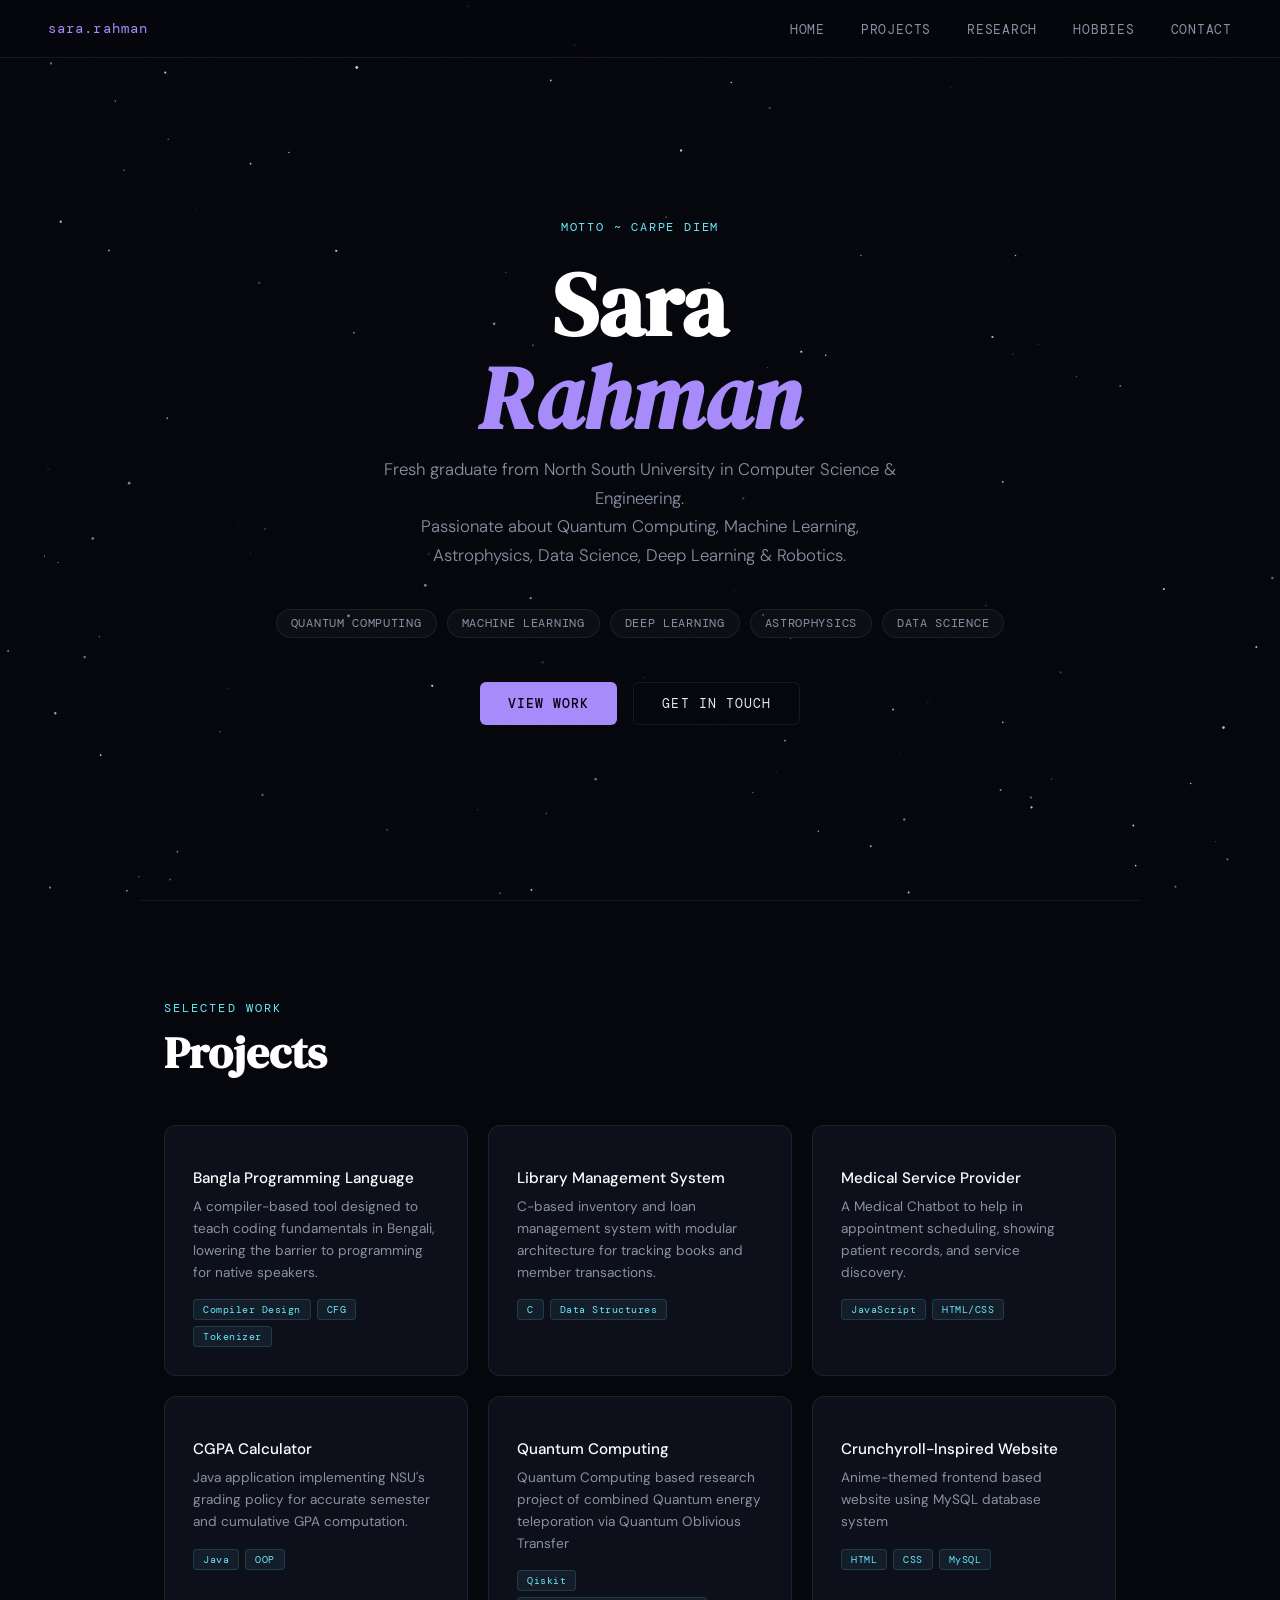
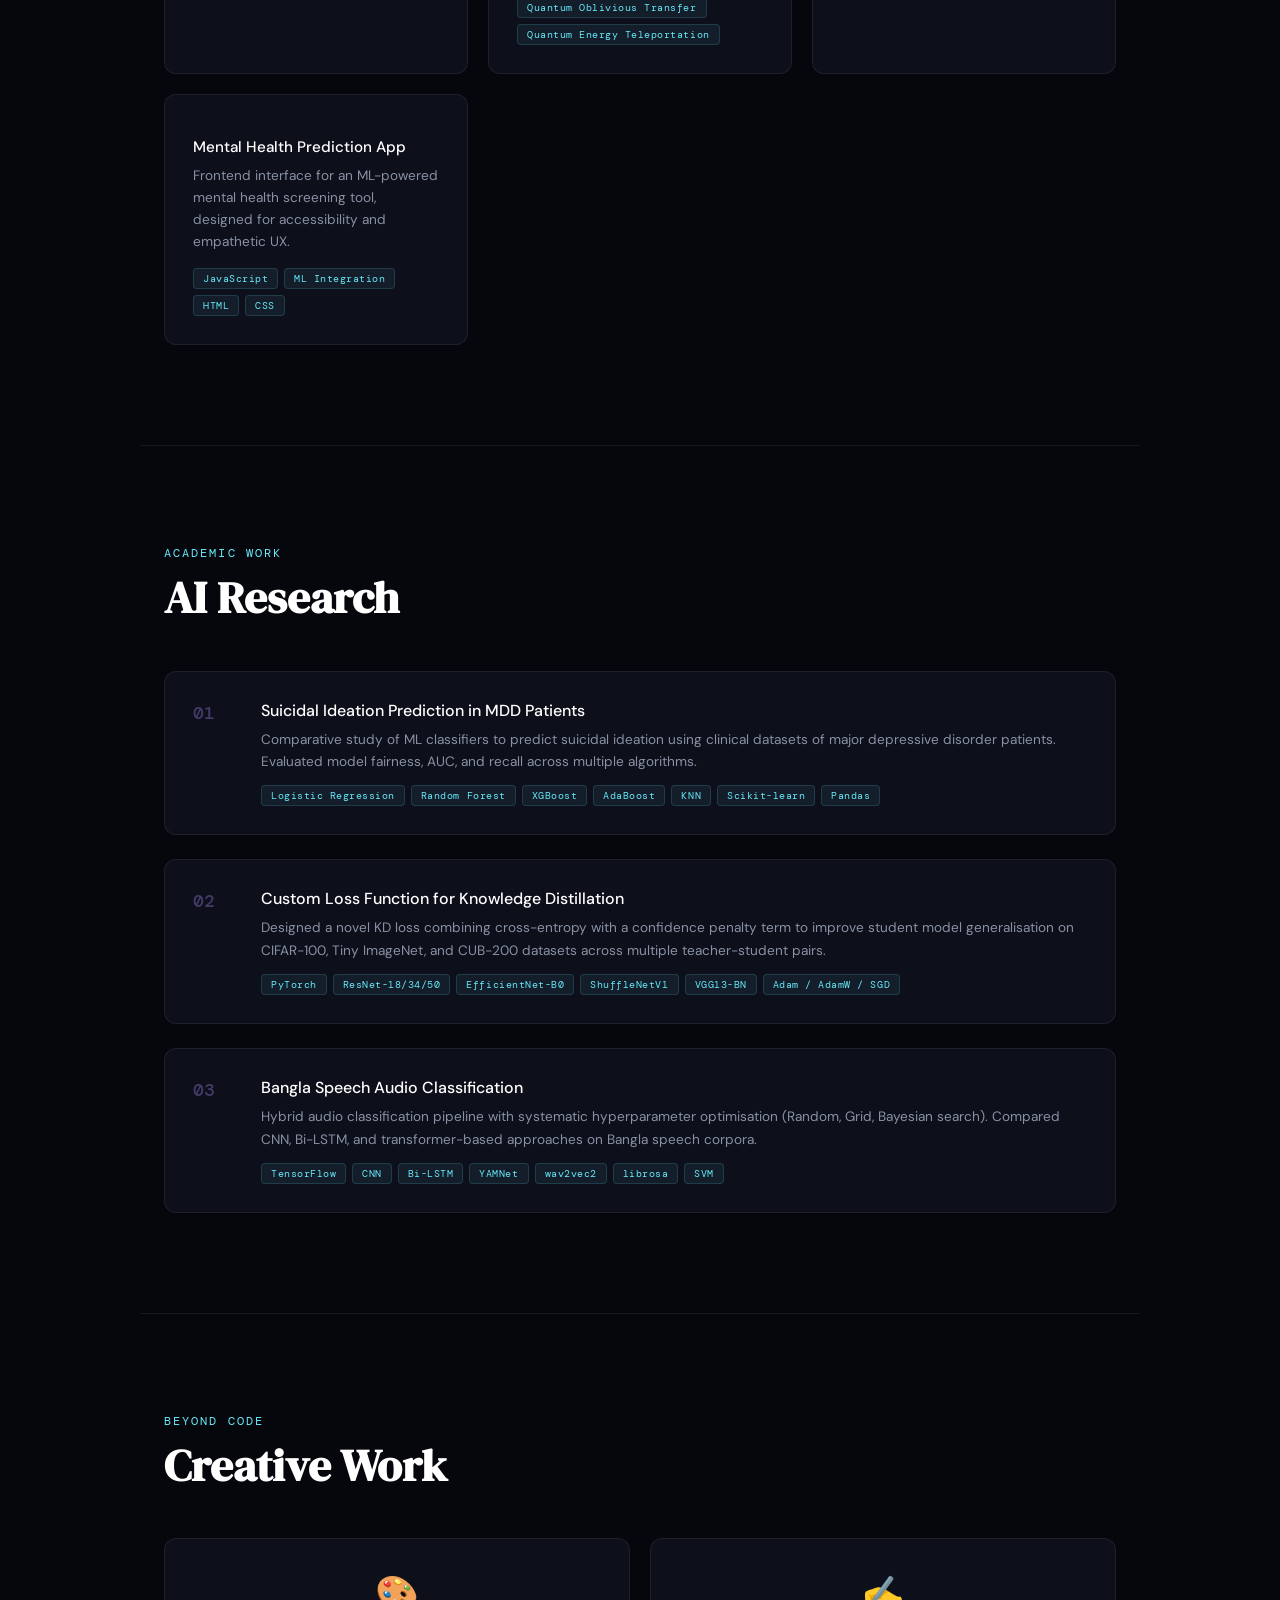
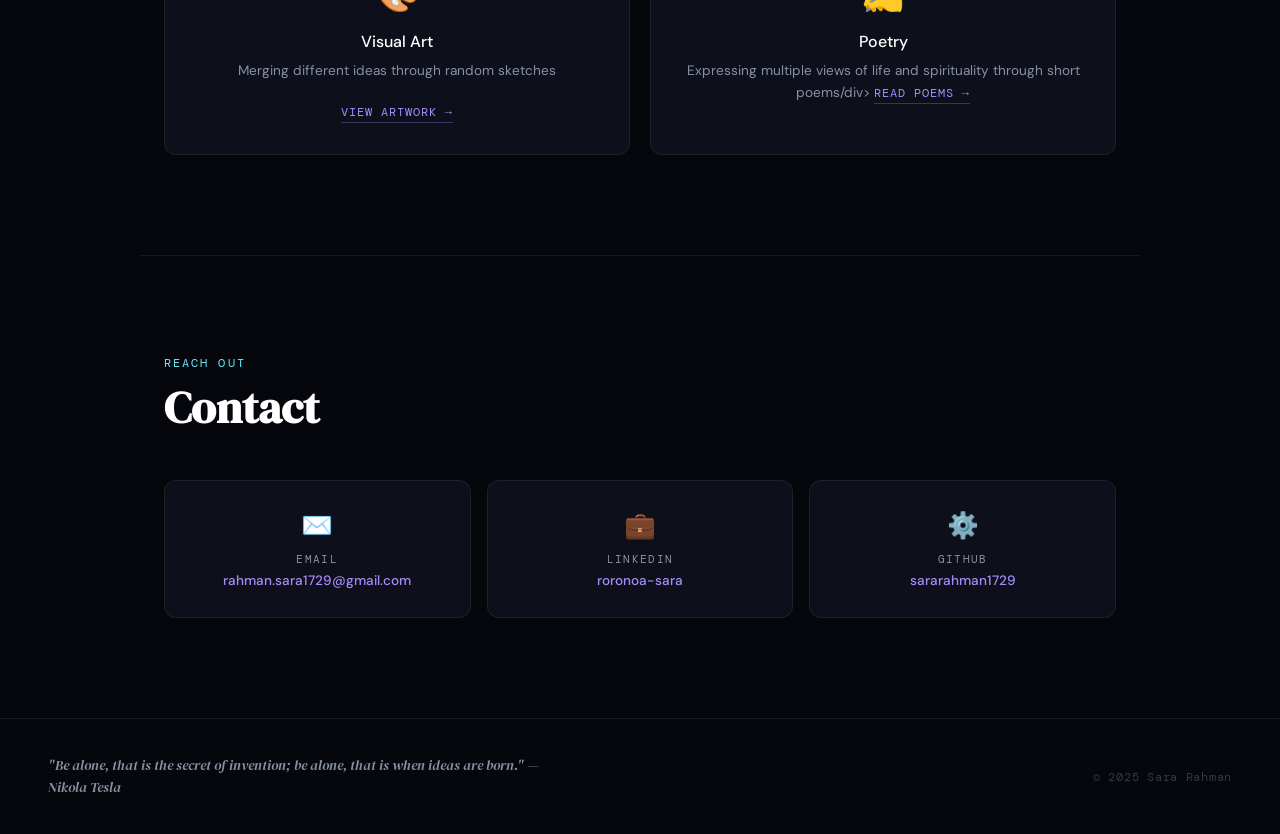
==== commit a1dc9953: "Update index.html" ====
--- a/index.html
+++ b/index.html
@@ -753,12 +753,6 @@
         <a href="https://allpoetry.com/Veronica-sara" target="_blank" class="hobby-link">Read Poems →</a>
       </div>
 
-      <div class="hobby-card reveal">
-        <div class="hobby-icon">✍️</div>
-        <div class="hobby-title">Article Writing</div>
-        <div class="hobby-desc">Exploring different values of the multiverse by writing it down</div>
-        <a href="https://allpoetry.com/Veronica-sara" target="_blank" class="hobby-link">Read Articles →</a>
-      </div>
       
     </div>
   </section>
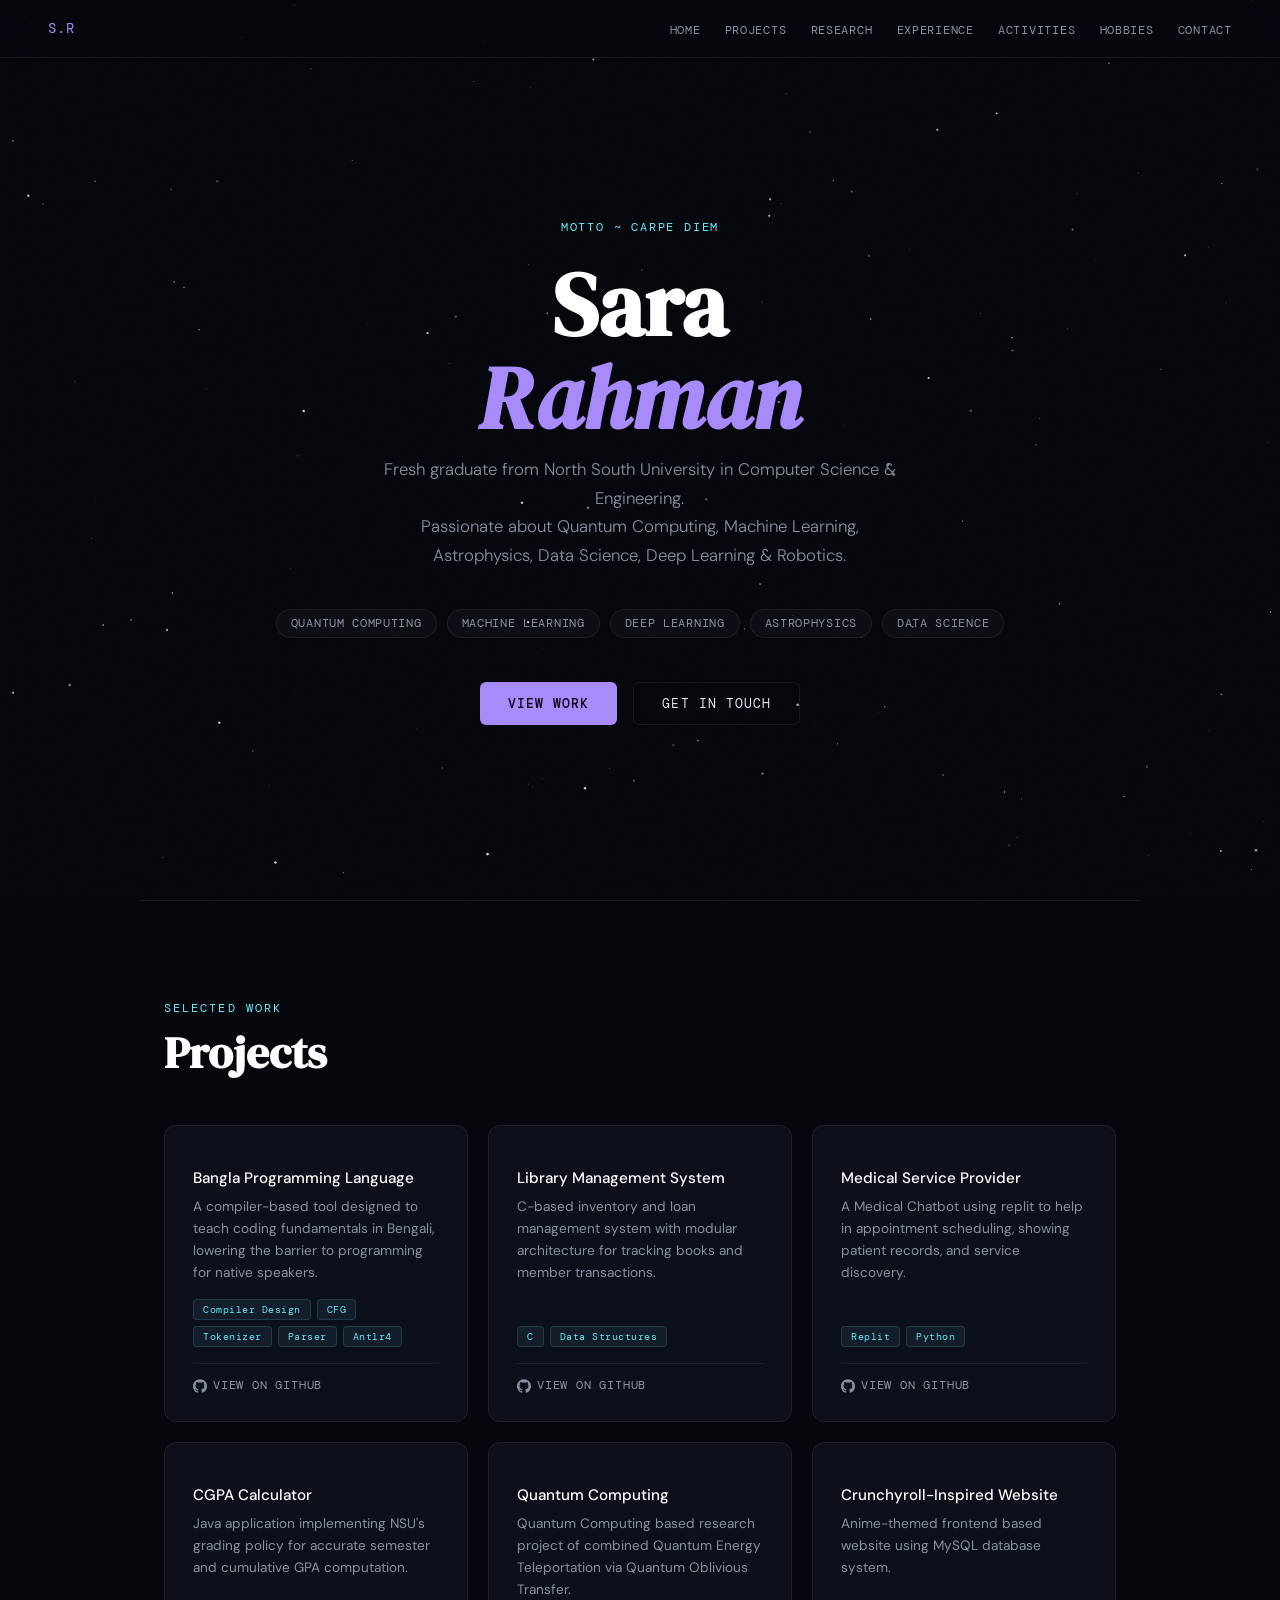
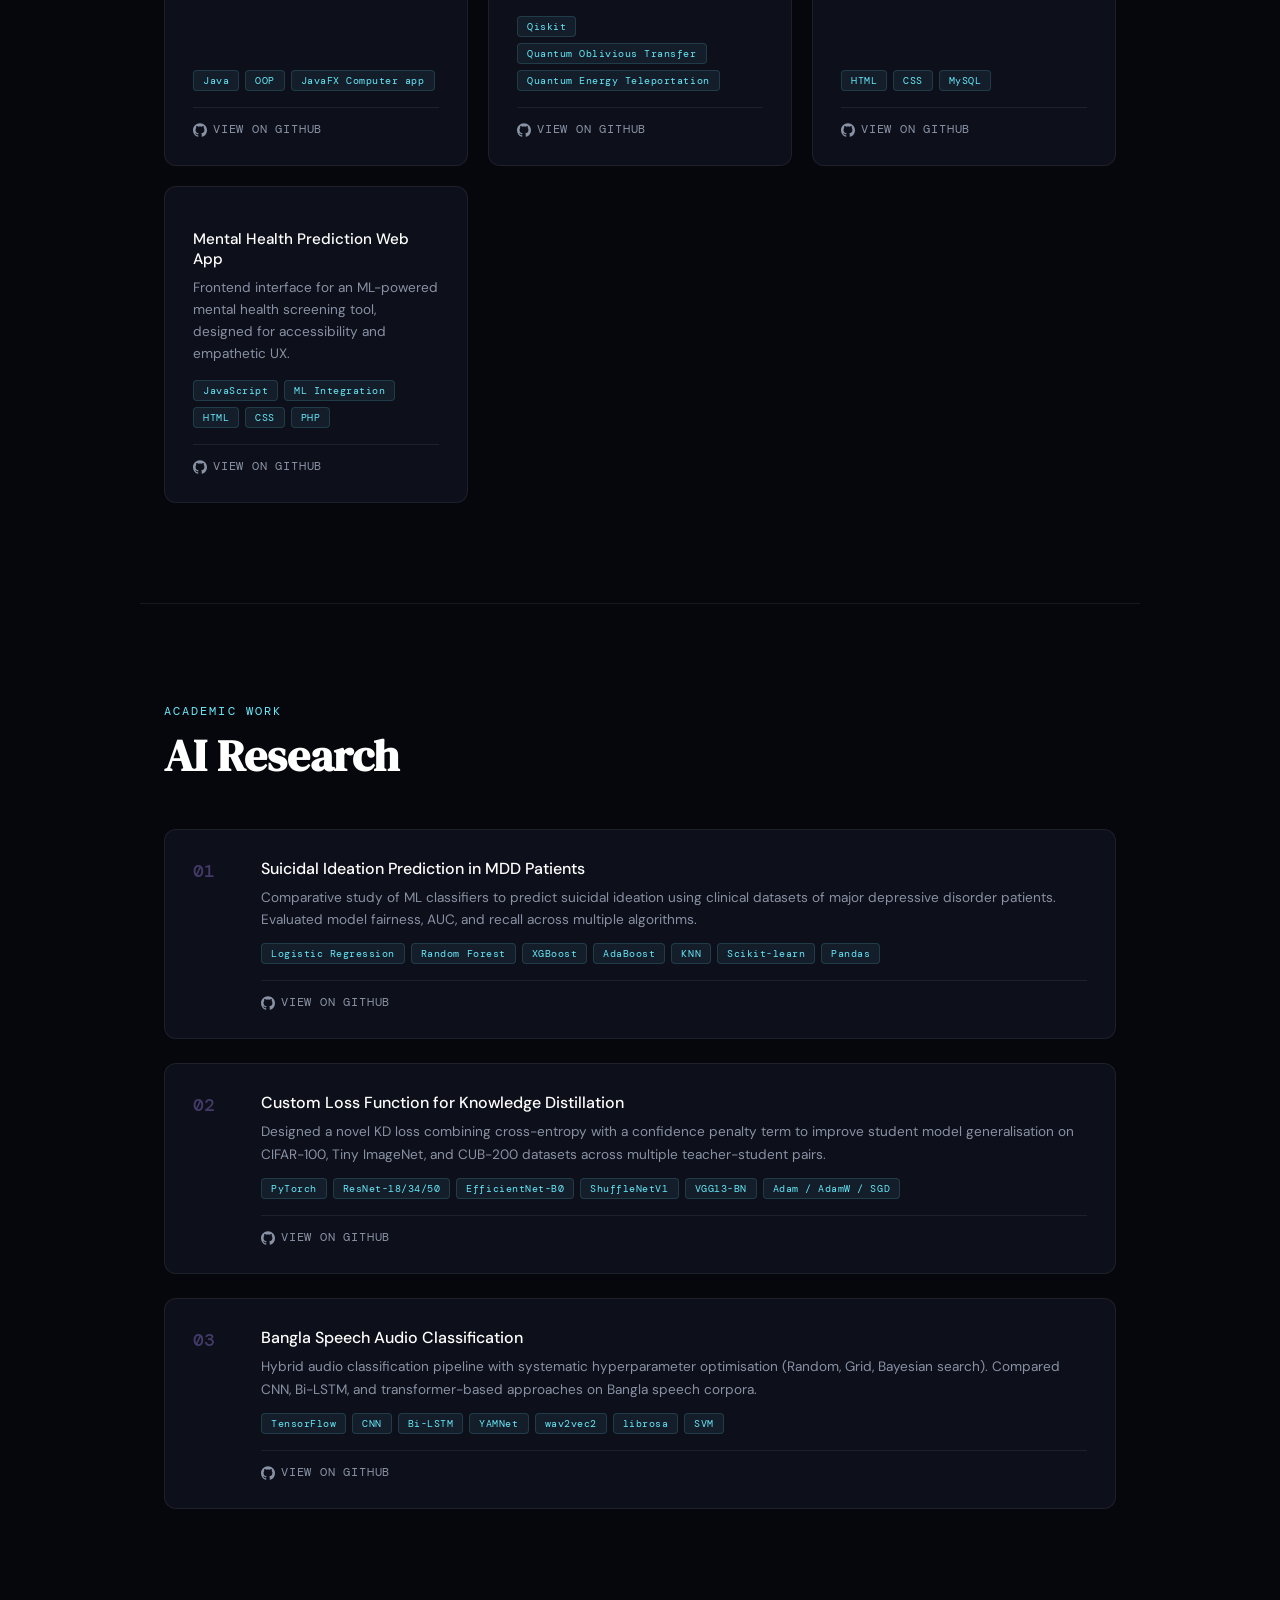
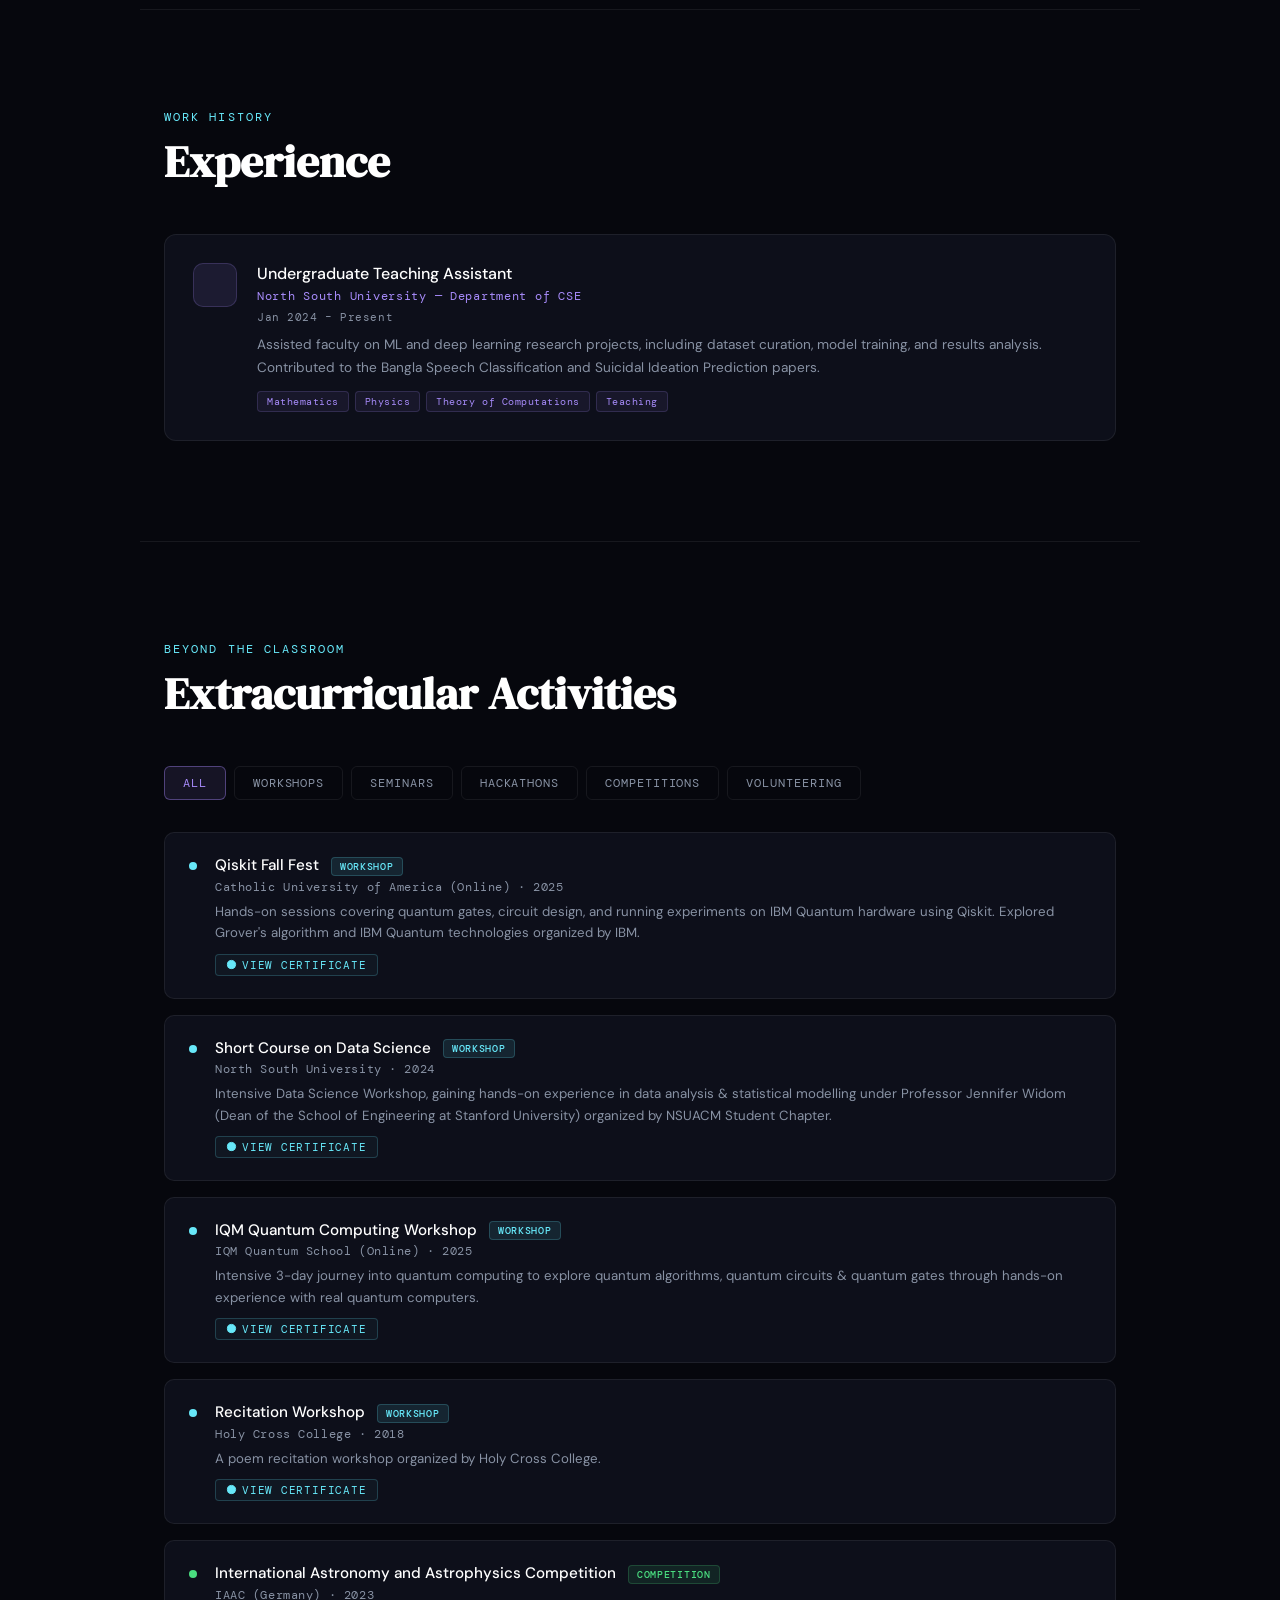
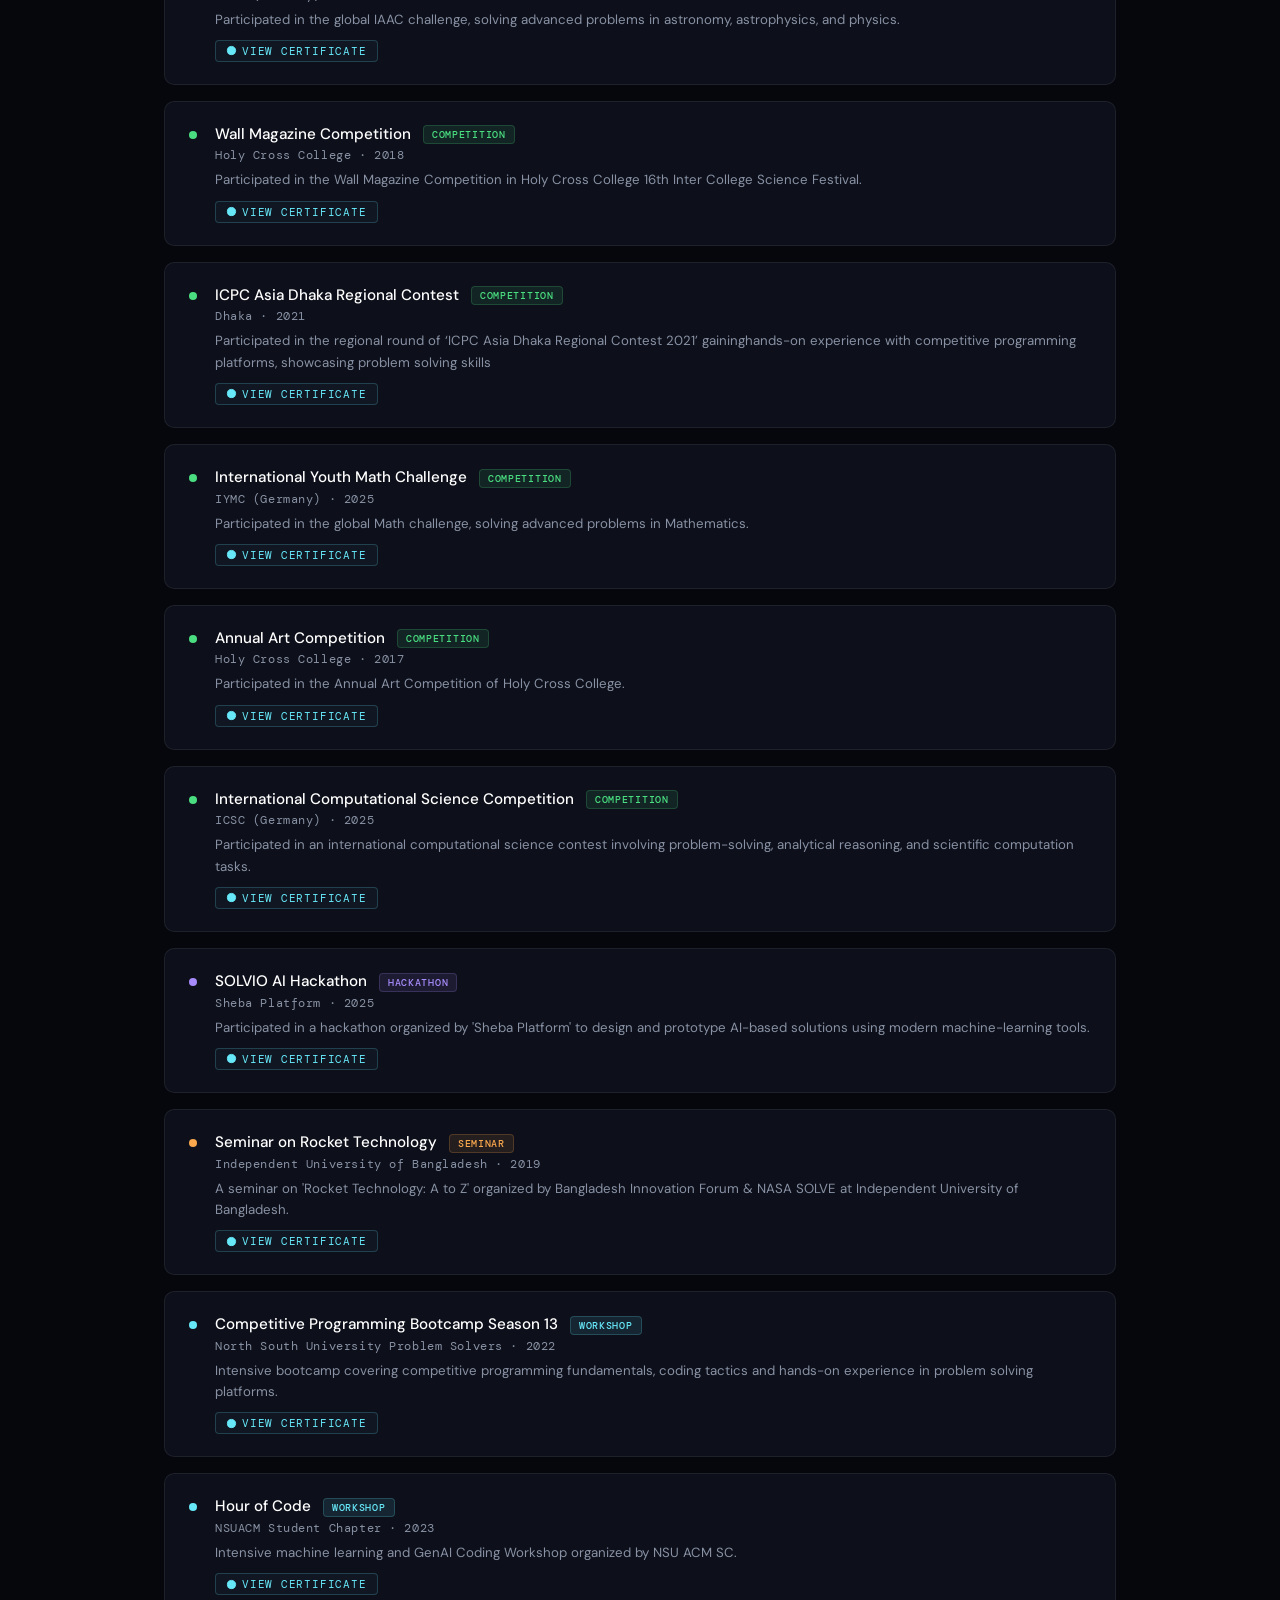
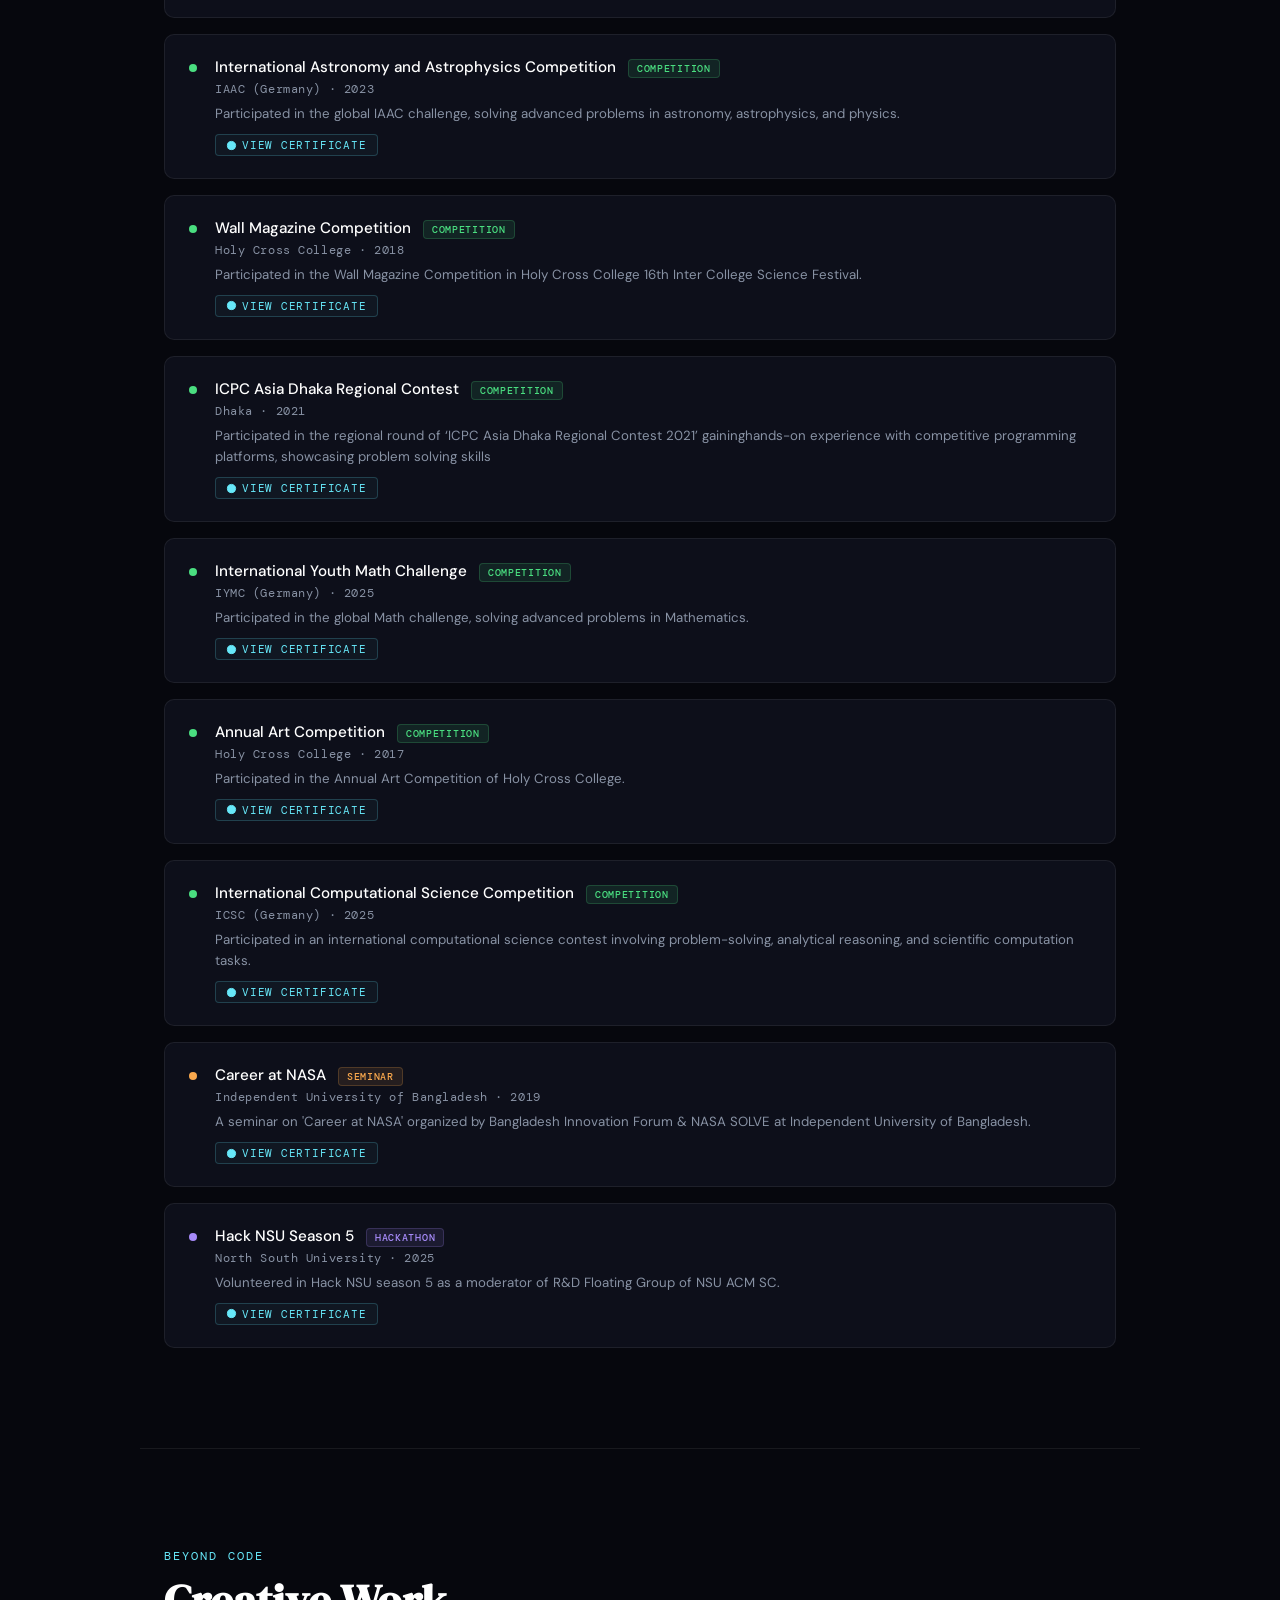
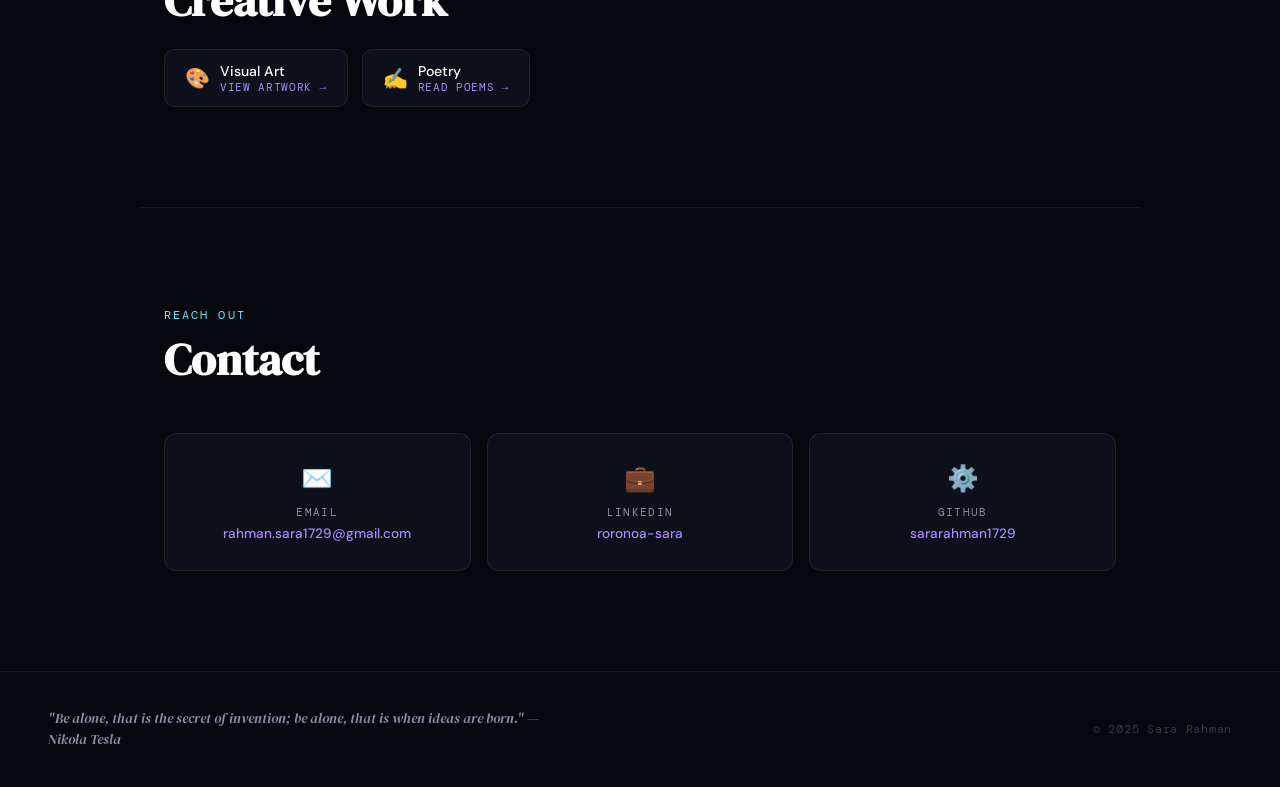
==== commit 2b8ad986: "version 5 of index.html added eca" ====
--- a/index.html
+++ b/index.html
@@ -23,11 +23,8 @@
       --sans:      'DM Sans', sans-serif;
     }
 
-    /* ─── Reset & Base ──────────────────────────────── */
     *, *::before, *::after { box-sizing: border-box; margin: 0; padding: 0; }
-
     html { scroll-behavior: smooth; font-size: 16px; }
-
     body {
       background: var(--bg);
       color: var(--text);
@@ -36,504 +33,290 @@
       overflow-x: hidden;
     }
 
-    /* ─── Starfield canvas ──────────────────────────── */
-    #starfield {
-      position: fixed;
-      inset: 0;
-      z-index: 0;
-      pointer-events: none;
-    }
-
-    /* ─── Noise overlay ─────────────────────────────── */
+    #starfield { position: fixed; inset: 0; z-index: 0; pointer-events: none; }
+
     body::before {
       content: '';
-      position: fixed;
-      inset: 0;
-      z-index: 1;
-      pointer-events: none;
+      position: fixed; inset: 0; z-index: 1; pointer-events: none;
       background-image: url("data:image/svg+xml,%3Csvg viewBox='0 0 256 256' xmlns='http://www.w3.org/2000/svg'%3E%3Cfilter id='n'%3E%3CfeTurbulence type='fractalNoise' baseFrequency='0.9' numOctaves='4'/%3E%3C/filter%3E%3Crect width='100%25' height='100%25' filter='url(%23n)' opacity='0.03'/%3E%3C/svg%3E");
-      background-size: 256px;
-      opacity: 0.4;
-    }
-
-    /* ─── Layout ────────────────────────────────────── */
+      background-size: 256px; opacity: 0.4;
+    }
+
     .page { position: relative; z-index: 2; }
 
     /* ─── Nav ───────────────────────────────────────── */
     nav {
-      position: fixed;
-      top: 0; left: 0; right: 0;
-      z-index: 100;
-      display: flex;
-      align-items: center;
-      justify-content: space-between;
+      position: fixed; top: 0; left: 0; right: 0; z-index: 100;
+      display: flex; align-items: center; justify-content: space-between;
       padding: 18px 48px;
       background: rgba(6,7,13,0.7);
       backdrop-filter: blur(20px);
       border-bottom: 1px solid var(--border);
     }
-
-    .nav-logo {
-      font-family: var(--mono);
-      font-size: 0.85rem;
-      color: var(--accent);
-      letter-spacing: 0.08em;
-    }
-
-    .nav-links {
-      display: flex;
-      gap: 36px;
-      list-style: none;
-    }
-
+    .nav-logo { font-family: var(--mono); font-size: 0.85rem; color: var(--accent); letter-spacing: 0.08em; }
+    .nav-links { display: flex; gap: 24px; list-style: none; }
     .nav-links a {
-      font-family: var(--mono);
-      font-size: 0.8rem;
-      color: var(--dim);
-      text-decoration: none;
-      letter-spacing: 0.06em;
-      text-transform: uppercase;
-      transition: color 0.2s;
-    }
-
+      font-family: var(--mono); font-size: 0.78rem; color: var(--dim);
+      text-decoration: none; letter-spacing: 0.06em; text-transform: uppercase; transition: color 0.2s;
+    }
     .nav-links a:hover { color: var(--white); }
 
     /* ─── Hero ──────────────────────────────────────── */
     #home {
-      min-height: 100vh;
-      display: flex;
-      align-items: center;
-      justify-content: center;
-      padding: 120px 24px 80px;
-      text-align: center;
-    }
-
+      min-height: 100vh; display: flex; align-items: center; justify-content: center;
+      padding: 120px 24px 80px; text-align: center;
+    }
     .hero-inner { max-width: 760px; }
-
     .hero-tag {
-      display: inline-block;
-      font-family: var(--mono);
-      font-size: 0.75rem;
-      color: var(--accent2);
-      letter-spacing: 0.15em;
-      text-transform: uppercase;
-      margin-bottom: 24px;
-      opacity: 0;
-      animation: fadeUp 0.7s ease 0.2s forwards;
-    }
-
+      display: inline-block; font-family: var(--mono); font-size: 0.75rem;
+      color: var(--accent2); letter-spacing: 0.15em; text-transform: uppercase;
+      margin-bottom: 24px; opacity: 0; animation: fadeUp 0.7s ease 0.2s forwards;
+    }
     .hero-name {
-      font-family: var(--serif);
-      font-size: clamp(3rem, 8vw, 5.5rem);
-      line-height: 1.05;
-      color: var(--white);
-      margin-bottom: 12px;
-      opacity: 0;
-      animation: fadeUp 0.8s ease 0.4s forwards;
-    }
-
-    .hero-name em {
-      font-style: italic;
-      color: var(--accent);
-    }
-
+      font-family: var(--serif); font-size: clamp(3rem, 8vw, 5.5rem); line-height: 1.05;
+      color: var(--white); margin-bottom: 12px; opacity: 0; animation: fadeUp 0.8s ease 0.4s forwards;
+    }
+    .hero-name em { font-style: italic; color: var(--accent); }
     .hero-sub {
-      font-family: var(--sans);
-      font-weight: 300;
-      font-size: 1.05rem;
-      color: var(--dim);
-      max-width: 520px;
-      margin: 0 auto 40px;
-      line-height: 1.7;
-      opacity: 0;
-      animation: fadeUp 0.8s ease 0.6s forwards;
-    }
-
+      font-family: var(--sans); font-weight: 300; font-size: 1.05rem; color: var(--dim);
+      max-width: 520px; margin: 0 auto 40px; line-height: 1.7;
+      opacity: 0; animation: fadeUp 0.8s ease 0.6s forwards;
+    }
     .hero-tags {
-      display: flex;
-      flex-wrap: wrap;
-      gap: 10px;
-      justify-content: center;
-      margin-bottom: 44px;
-      opacity: 0;
-      animation: fadeUp 0.8s ease 0.8s forwards;
-    }
-
+      display: flex; flex-wrap: wrap; gap: 10px; justify-content: center;
+      margin-bottom: 44px; opacity: 0; animation: fadeUp 0.8s ease 0.8s forwards;
+    }
     .tag {
-      font-family: var(--mono);
-      font-size: 0.72rem;
-      letter-spacing: 0.06em;
-      padding: 6px 14px;
-      border: 1px solid var(--border);
-      border-radius: 999px;
-      color: var(--dim);
-      background: rgba(255,255,255,0.03);
-      text-transform: uppercase;
-      transition: all 0.2s;
-    }
-
-    .tag:hover {
-      color: var(--accent);
-      border-color: rgba(167,139,250,0.4);
-      background: rgba(167,139,250,0.06);
-    }
-
+      font-family: var(--mono); font-size: 0.72rem; letter-spacing: 0.06em;
+      padding: 6px 14px; border: 1px solid var(--border); border-radius: 999px;
+      color: var(--dim); background: rgba(255,255,255,0.03); text-transform: uppercase; transition: all 0.2s;
+    }
+    .tag:hover { color: var(--accent); border-color: rgba(167,139,250,0.4); background: rgba(167,139,250,0.06); }
     .hero-links {
-      display: flex;
-      gap: 16px;
-      justify-content: center;
-      flex-wrap: wrap;
-      opacity: 0;
-      animation: fadeUp 0.8s ease 1s forwards;
-    }
-
+      display: flex; gap: 16px; justify-content: center; flex-wrap: wrap;
+      opacity: 0; animation: fadeUp 0.8s ease 1s forwards;
+    }
     .btn {
-      font-family: var(--mono);
-      font-size: 0.8rem;
-      letter-spacing: 0.08em;
-      text-transform: uppercase;
-      text-decoration: none;
-      padding: 12px 28px;
-      border-radius: 6px;
-      transition: all 0.25s;
-      cursor: pointer;
-      border: none;
-      display: inline-flex;
-      align-items: center;
-      gap: 8px;
-    }
-
-    .btn-primary {
-      background: var(--accent);
-      color: #0a0012;
-      font-weight: 500;
-    }
-
-    .btn-primary:hover {
-      background: #c4b5fd;
-      transform: translateY(-2px);
-      box-shadow: 0 8px 30px rgba(167,139,250,0.3);
-    }
-
-    .btn-outline {
-      background: transparent;
-      color: var(--text);
-      border: 1px solid var(--border);
-    }
-
-    .btn-outline:hover {
-      border-color: rgba(255,255,255,0.25);
-      background: rgba(255,255,255,0.04);
-      transform: translateY(-2px);
-    }
+      font-family: var(--mono); font-size: 0.8rem; letter-spacing: 0.08em; text-transform: uppercase;
+      text-decoration: none; padding: 12px 28px; border-radius: 6px; transition: all 0.25s;
+      cursor: pointer; border: none; display: inline-flex; align-items: center; gap: 8px;
+    }
+    .btn-primary { background: var(--accent); color: #0a0012; font-weight: 500; }
+    .btn-primary:hover { background: #c4b5fd; transform: translateY(-2px); box-shadow: 0 8px 30px rgba(167,139,250,0.3); }
+    .btn-outline { background: transparent; color: var(--text); border: 1px solid var(--border); }
+    .btn-outline:hover { border-color: rgba(255,255,255,0.25); background: rgba(255,255,255,0.04); transform: translateY(-2px); }
 
     /* ─── Section Base ──────────────────────────────── */
-    section:not(#home) {
-      padding: 100px 24px;
-      max-width: 1000px;
-      margin: 0 auto;
-    }
-
+    section:not(#home) { padding: 100px 24px; max-width: 1000px; margin: 0 auto; }
     .section-label {
-      font-family: var(--mono);
-      font-size: 0.72rem;
-      letter-spacing: 0.18em;
-      text-transform: uppercase;
-      color: var(--accent2);
-      margin-bottom: 12px;
-      display: block;
-    }
-
+      font-family: var(--mono); font-size: 0.72rem; letter-spacing: 0.18em;
+      text-transform: uppercase; color: var(--accent2); margin-bottom: 12px; display: block;
+    }
     .section-title {
-      font-family: var(--serif);
-      font-size: clamp(2rem, 4vw, 2.8rem);
-      color: var(--white);
-      margin-bottom: 48px;
-      line-height: 1.1;
-    }
-
-    /* ─── Divider ───────────────────────────────────── */
-    .divider {
-      width: 100%;
-      height: 1px;
-      background: var(--border);
-      max-width: 1000px;
-      margin: 0 auto;
-    }
+      font-family: var(--serif); font-size: clamp(2rem, 4vw, 2.8rem);
+      color: var(--white); margin-bottom: 48px; line-height: 1.1;
+    }
+    .divider { width: 100%; height: 1px; background: var(--border); max-width: 1000px; margin: 0 auto; }
 
     /* ─── Projects ──────────────────────────────────── */
-    .projects-grid {
-      display: grid;
-      grid-template-columns: repeat(auto-fill, minmax(280px, 1fr));
-      gap: 20px;
-    }
-
+    .projects-grid { display: grid; grid-template-columns: repeat(auto-fill, minmax(280px, 1fr)); gap: 20px; }
     .project-card {
-      background: var(--surface);
-      border: 1px solid var(--border);
-      border-radius: 12px;
-      padding: 28px;
-      transition: all 0.3s ease;
-      position: relative;
-      overflow: hidden;
-    }
-
+      background: var(--surface); border: 1px solid var(--border); border-radius: 12px;
+      padding: 28px; transition: all 0.3s ease; position: relative; overflow: hidden;
+      display: flex; flex-direction: column;
+    }
     .project-card::before {
-      content: '';
-      position: absolute;
-      top: 0; left: 0; right: 0;
-      height: 2px;
-      background: linear-gradient(90deg, var(--accent), var(--accent2));
-      opacity: 0;
-      transition: opacity 0.3s;
-    }
-
-    .project-card:hover {
-      border-color: rgba(167,139,250,0.3);
-      transform: translateY(-4px);
-      box-shadow: 0 20px 60px rgba(0,0,0,0.5);
-    }
-
+      content: ''; position: absolute; top: 0; left: 0; right: 0; height: 2px;
+      background: linear-gradient(90deg, var(--accent), var(--accent2)); opacity: 0; transition: opacity 0.3s;
+    }
+    .project-card:hover { border-color: rgba(167,139,250,0.3); transform: translateY(-4px); box-shadow: 0 20px 60px rgba(0,0,0,0.5); }
     .project-card:hover::before { opacity: 1; }
-
-    .project-icon {
-      font-size: 1.4rem;
-      margin-bottom: 14px;
-    }
-
-    .project-name {
-      font-family: var(--sans);
-      font-size: 0.95rem;
-      font-weight: 500;
-      color: var(--white);
-      margin-bottom: 8px;
-    }
-
-    .project-desc {
-      font-size: 0.85rem;
-      color: var(--dim);
-      line-height: 1.6;
-    }
-
-    .project-stack {
-      margin-top: 16px;
-      display: flex;
-      flex-wrap: wrap;
-      gap: 6px;
-    }
-
+    .project-icon { font-size: 1.4rem; margin-bottom: 14px; }
+    .project-name { font-family: var(--sans); font-size: 0.95rem; font-weight: 500; color: var(--white); margin-bottom: 8px; }
+    .project-desc { font-size: 0.85rem; color: var(--dim); line-height: 1.6; flex: 1; }
+    .project-stack { margin-top: 16px; display: flex; flex-wrap: wrap; gap: 6px; }
     .stack-tag {
-      font-family: var(--mono);
-      font-size: 0.65rem;
-      letter-spacing: 0.05em;
-      padding: 3px 9px;
-      background: rgba(103,232,249,0.07);
-      border: 1px solid rgba(103,232,249,0.15);
-      border-radius: 4px;
-      color: var(--accent2);
-    }
+      font-family: var(--mono); font-size: 0.65rem; letter-spacing: 0.05em;
+      padding: 3px 9px; background: rgba(103,232,249,0.07); border: 1px solid rgba(103,232,249,0.15);
+      border-radius: 4px; color: var(--accent2);
+    }
+    .project-github {
+      margin-top: 16px; padding-top: 14px; border-top: 1px solid var(--border);
+      display: flex; align-items: center; gap: 7px;
+    }
+    .project-github a {
+      font-family: var(--mono); font-size: 0.72rem; letter-spacing: 0.07em; text-transform: uppercase;
+      color: var(--dim); text-decoration: none; display: flex; align-items: center; gap: 6px; transition: color 0.2s;
+    }
+    .project-github a:hover { color: var(--accent); }
+    .project-github svg { width: 14px; height: 14px; fill: currentColor; flex-shrink: 0; }
 
     /* ─── Research ──────────────────────────────────── */
     .research-list { display: flex; flex-direction: column; gap: 24px; }
-
     .research-item {
-      display: grid;
-      grid-template-columns: 48px 1fr;
-      gap: 20px;
-      align-items: start;
-      padding: 28px;
-      background: var(--surface);
-      border: 1px solid var(--border);
-      border-radius: 12px;
-      transition: all 0.25s;
-    }
-
-    .research-item:hover {
-      border-color: rgba(167,139,250,0.25);
-      box-shadow: 0 10px 40px rgba(0,0,0,0.4);
-    }
-
-    .research-num {
-      font-family: var(--mono);
-      font-size: 1.1rem;
-      color: rgba(167,139,250,0.35);
-      font-weight: 500;
-      padding-top: 2px;
-    }
-
-    .research-title {
-      font-family: var(--sans);
-      font-weight: 500;
-      font-size: 1rem;
-      color: var(--white);
-      margin-bottom: 8px;
-    }
-
-    .research-desc {
-      font-size: 0.85rem;
-      color: var(--dim);
-      line-height: 1.65;
-    }
-
-    .research-models {
-      margin-top: 12px;
-      display: flex;
-      flex-wrap: wrap;
-      gap: 6px;
-    }
+      display: grid; grid-template-columns: 48px 1fr; gap: 20px; align-items: start;
+      padding: 28px; background: var(--surface); border: 1px solid var(--border);
+      border-radius: 12px; transition: all 0.25s;
+    }
+    .research-item:hover { border-color: rgba(167,139,250,0.25); box-shadow: 0 10px 40px rgba(0,0,0,0.4); }
+    .research-num { font-family: var(--mono); font-size: 1.1rem; color: rgba(167,139,250,0.35); font-weight: 500; padding-top: 2px; }
+    .research-title { font-family: var(--sans); font-weight: 500; font-size: 1rem; color: var(--white); margin-bottom: 8px; }
+    .research-desc { font-size: 0.85rem; color: var(--dim); line-height: 1.65; }
+    .research-models { margin-top: 12px; display: flex; flex-wrap: wrap; gap: 6px; }
+    /* GitHub link inside research cards */
+    .research-github {
+      margin-top: 16px; padding-top: 14px; border-top: 1px solid var(--border);
+      display: flex; align-items: center; gap: 7px;
+    }
+    .research-github a {
+      font-family: var(--mono); font-size: 0.72rem; letter-spacing: 0.07em; text-transform: uppercase;
+      color: var(--dim); text-decoration: none; display: flex; align-items: center; gap: 6px; transition: color 0.2s;
+    }
+    .research-github a:hover { color: var(--accent); }
+    .research-github svg { width: 14px; height: 14px; fill: currentColor; flex-shrink: 0; }
+
+    /* ─── Experience ────────────────────────────────── */
+    .experience-list { display: flex; flex-direction: column; gap: 20px; }
+    .experience-item {
+      display: grid; grid-template-columns: auto 1fr; gap: 20px; align-items: start;
+      padding: 28px; background: var(--surface); border: 1px solid var(--border);
+      border-radius: 12px; transition: all 0.25s; position: relative; overflow: hidden;
+    }
+    .experience-item::before {
+      content: ''; position: absolute; top: 0; left: 0; bottom: 0; width: 3px;
+      background: linear-gradient(180deg, var(--accent), var(--accent2)); opacity: 0; transition: opacity 0.3s;
+    }
+    .experience-item:hover { border-color: rgba(167,139,250,0.25); box-shadow: 0 10px 40px rgba(0,0,0,0.4); }
+    .experience-item:hover::before { opacity: 1; }
+    .experience-icon {
+      width: 44px; height: 44px; border-radius: 10px; background: rgba(167,139,250,0.1);
+      border: 1px solid rgba(167,139,250,0.2); display: flex; align-items: center;
+      justify-content: center; font-size: 1.3rem; flex-shrink: 0;
+    }
+    .experience-role {
+      font-family: var(--sans); font-weight: 500; font-size: 1rem; color: var(--white); margin-bottom: 4px;
+    }
+    .experience-org {
+      font-family: var(--mono); font-size: 0.75rem; letter-spacing: 0.06em;
+      color: var(--accent); margin-bottom: 6px;
+    }
+    .experience-period {
+      font-family: var(--mono); font-size: 0.7rem; letter-spacing: 0.05em;
+      color: var(--dim); margin-bottom: 10px;
+    }
+    .experience-desc { font-size: 0.85rem; color: var(--dim); line-height: 1.65; }
+    .experience-skills { margin-top: 12px; display: flex; flex-wrap: wrap; gap: 6px; }
+    .exp-tag {
+      font-family: var(--mono); font-size: 0.65rem; letter-spacing: 0.05em;
+      padding: 3px 9px; background: rgba(167,139,250,0.07); border: 1px solid rgba(167,139,250,0.18);
+      border-radius: 4px; color: var(--accent);
+    }
+
+    /* ─── Extracurricular ───────────────────────────── */
+    .extra-tabs { display: flex; gap: 8px; margin-bottom: 32px; flex-wrap: wrap; }
+    .extra-tab {
+      font-family: var(--mono); font-size: 0.73rem; letter-spacing: 0.08em; text-transform: uppercase;
+      padding: 8px 18px; border-radius: 6px; border: 1px solid var(--border);
+      background: transparent; color: var(--dim); cursor: pointer; transition: all 0.2s;
+    }
+    .extra-tab.active, .extra-tab:hover {
+      background: rgba(167,139,250,0.1); border-color: rgba(167,139,250,0.4); color: var(--accent);
+    }
+    .extra-panel { display: none; }
+    .extra-panel.active { display: flex; flex-direction: column; gap: 16px; }
+    .extra-item {
+      display: grid; grid-template-columns: auto 1fr; gap: 18px; align-items: start;
+      padding: 22px 24px; background: var(--surface); border: 1px solid var(--border);
+      border-radius: 10px; transition: all 0.25s;
+    }
+    .extra-item:hover { border-color: rgba(103,232,249,0.25); box-shadow: 0 8px 30px rgba(0,0,0,0.35); }
+    .extra-dot {
+      width: 8px; height: 8px; border-radius: 50%; background: var(--accent2);
+      margin-top: 7px; flex-shrink: 0;
+    }
+    .extra-dot.hackathon   { background: var(--accent); }
+    .extra-dot.seminar     { background: #f9a84d; }
+    .extra-dot.competition { background: #4ade80; }
+    .extra-dot.volunteer   { background: #f472b6; }
+    .extra-item-title { font-family: var(--sans); font-weight: 500; font-size: 0.95rem; color: var(--white); margin-bottom: 4px; }
+    .extra-item-meta { font-family: var(--mono); font-size: 0.72rem; letter-spacing: 0.05em; color: var(--dim); margin-bottom: 6px; }
+    .extra-item-desc { font-size: 0.83rem; color: var(--dim); line-height: 1.6; }
+    .extra-badge {
+      display: inline-block; font-family: var(--mono); font-size: 0.62rem; letter-spacing: 0.07em;
+      text-transform: uppercase; padding: 2px 8px; border-radius: 4px; margin-left: 8px; vertical-align: middle;
+    }
+    .badge-workshop   { background: rgba(103,232,249,0.1); color: var(--accent2); border: 1px solid rgba(103,232,249,0.2); }
+    .badge-hackathon  { background: rgba(167,139,250,0.1); color: var(--accent);  border: 1px solid rgba(167,139,250,0.2); }
+    .badge-seminar    { background: rgba(249,168,77,0.1);  color: #f9a84d;        border: 1px solid rgba(249,168,77,0.2); }
+    .badge-competition{ background: rgba(74,222,128,0.1);  color: #4ade80;        border: 1px solid rgba(74,222,128,0.2); }
+    .badge-volunteer  { background: rgba(244,114,182,0.1); color: #f472b6;        border: 1px solid rgba(244,114,182,0.2); }
+
+    /* Certification link inside activity items */
+    .extra-cert {
+      margin-top: 10px; display: inline-flex; align-items: center; gap: 6px;
+    }
+    .extra-cert a {
+      font-family: var(--mono); font-size: 0.7rem; letter-spacing: 0.07em; text-transform: uppercase;
+      color: var(--accent2); text-decoration: none; display: inline-flex; align-items: center;
+      gap: 5px; border: 1px solid rgba(103,232,249,0.2); padding: 3px 10px; border-radius: 4px;
+      background: rgba(103,232,249,0.04); transition: all 0.2s;
+    }
+    .extra-cert a:hover { color: var(--white); border-color: rgba(103,232,249,0.5); background: rgba(103,232,249,0.1); }
+    .extra-cert a svg { width: 11px; height: 11px; fill: currentColor; }
 
     /* ─── Hobbies ────────────────────────────────────── */
-    .hobbies-row {
-      display: grid;
-      grid-template-columns: 1fr 1fr;
-      gap: 20px;
-    }
-
-    .hobby-card {
-      background: var(--surface);
-      border: 1px solid var(--border);
-      border-radius: 12px;
-      padding: 32px;
-      text-align: center;
-      transition: all 0.3s;
-    }
-
-    .hobby-card:hover {
-      border-color: rgba(167,139,250,0.3);
-      transform: translateY(-4px);
-      box-shadow: 0 20px 50px rgba(0,0,0,0.5);
-    }
-
-    .hobby-icon { font-size: 2.2rem; margin-bottom: 14px; }
-
-    .hobby-title {
-      font-family: var(--sans);
-      font-weight: 500;
-      font-size: 1rem;
-      color: var(--white);
-      margin-bottom: 8px;
-    }
-
-    .hobby-desc { font-size: 0.85rem; color: var(--dim); line-height: 1.6; margin-bottom: 18px; }
-
-    .hobby-link {
-      font-family: var(--mono);
-      font-size: 0.75rem;
-      letter-spacing: 0.08em;
-      text-transform: uppercase;
-      color: var(--accent);
-      text-decoration: none;
-      border-bottom: 1px solid rgba(167,139,250,0.3);
-      padding-bottom: 2px;
-      transition: all 0.2s;
-    }
-
-    .hobby-link:hover {
-      color: var(--white);
-      border-color: var(--white);
-    }
+    #hobbies { padding-top: 60px; padding-bottom: 60px; }
+    .hobbies-compact { display: flex; flex-wrap: wrap; gap: 14px; }
+    .hobby-pill {
+      display: flex; align-items: center; gap: 10px; padding: 12px 20px;
+      background: var(--surface); border: 1px solid var(--border); border-radius: 10px;
+      transition: all 0.25s; text-decoration: none;
+    }
+    .hobby-pill:hover { border-color: rgba(167,139,250,0.35); transform: translateY(-2px); box-shadow: 0 8px 24px rgba(0,0,0,0.4); }
+    .hobby-pill-icon { font-size: 1.25rem; }
+    .hobby-pill-name { font-family: var(--sans); font-weight: 500; font-size: 0.88rem; color: var(--white); }
+    .hobby-pill-link { font-family: var(--mono); font-size: 0.68rem; letter-spacing: 0.06em; text-transform: uppercase; color: var(--accent); }
 
     /* ─── Contact ───────────────────────────────────── */
-    #contact {
-      padding-bottom: 80px;
-    }
-
-    .contact-grid {
-      display: grid;
-      grid-template-columns: 1fr 1fr 1fr;
-      gap: 16px;
-    }
-
+    #contact { padding-bottom: 80px; }
+    .contact-grid { display: grid; grid-template-columns: 1fr 1fr 1fr; gap: 16px; }
     .contact-item {
-      background: var(--surface);
-      border: 1px solid var(--border);
-      border-radius: 12px;
-      padding: 28px 24px;
-      text-align: center;
-      text-decoration: none;
-      transition: all 0.25s;
-      display: block;
-    }
-
-    .contact-item:hover {
-      border-color: rgba(167,139,250,0.35);
-      transform: translateY(-3px);
-      box-shadow: 0 12px 40px rgba(0,0,0,0.45);
-    }
-
+      background: var(--surface); border: 1px solid var(--border); border-radius: 12px;
+      padding: 28px 24px; text-align: center; text-decoration: none; transition: all 0.25s; display: block;
+    }
+    .contact-item:hover { border-color: rgba(167,139,250,0.35); transform: translateY(-3px); box-shadow: 0 12px 40px rgba(0,0,0,0.45); }
     .contact-item-icon { font-size: 1.6rem; margin-bottom: 10px; }
-
-    .contact-item-label {
-      font-family: var(--mono);
-      font-size: 0.7rem;
-      letter-spacing: 0.12em;
-      text-transform: uppercase;
-      color: var(--dim);
-      margin-bottom: 6px;
-    }
-
-    .contact-item-value {
-      font-size: 0.85rem;
-      color: var(--accent);
-      font-weight: 500;
-      word-break: break-all;
-    }
+    .contact-item-label { font-family: var(--mono); font-size: 0.7rem; letter-spacing: 0.12em; text-transform: uppercase; color: var(--dim); margin-bottom: 6px; }
+    .contact-item-value { font-size: 0.85rem; color: var(--accent); font-weight: 500; word-break: break-all; }
 
     /* ─── Footer ────────────────────────────────────── */
     footer {
-      border-top: 1px solid var(--border);
-      padding: 36px 48px;
-      display: flex;
-      align-items: center;
-      justify-content: space-between;
-      flex-wrap: wrap;
-      gap: 16px;
-    }
-
-    .footer-quote {
-      font-family: var(--serif);
-      font-style: italic;
-      font-size: 0.9rem;
-      color: var(--dim);
-      max-width: 500px;
-      line-height: 1.5;
-    }
-
-    .footer-copy {
-      font-family: var(--mono);
-      font-size: 0.75rem;
-      color: rgba(255,255,255,0.2);
-      letter-spacing: 0.06em;
-    }
-
-    /* ─── Scroll fade-in ─────────────────────────────── */
-    .reveal {
-      opacity: 0;
-      transform: translateY(28px);
-      transition: opacity 0.7s ease, transform 0.7s ease;
-    }
-
-    .reveal.visible {
-      opacity: 1;
-      transform: none;
-    }
-
-    /* ─── Animations ─────────────────────────────────── */
+      border-top: 1px solid var(--border); padding: 36px 48px;
+      display: flex; align-items: center; justify-content: space-between; flex-wrap: wrap; gap: 16px;
+    }
+    .footer-quote { font-family: var(--serif); font-style: italic; font-size: 0.9rem; color: var(--dim); max-width: 500px; line-height: 1.5; }
+    .footer-copy { font-family: var(--mono); font-size: 0.75rem; color: rgba(255,255,255,0.2); letter-spacing: 0.06em; }
+
+    /* ─── Scroll reveal ──────────────────────────────── */
+    .reveal { opacity: 0; transform: translateY(28px); transition: opacity 0.7s ease, transform 0.7s ease; }
+    .reveal.visible { opacity: 1; transform: none; }
+
     @keyframes fadeUp {
       from { opacity: 0; transform: translateY(22px); }
       to   { opacity: 1; transform: translateY(0); }
     }
 
-    /* ─── Responsive ─────────────────────────────────── */
+    /* GitHub icon SVG reusable path */
+    .gh-icon-path { d: path("M12 .297c-6.63 0-12 5.373-12 12 0 5.303 3.438 9.8 8.205 11.385.6.113.82-.258.82-.577 0-.285-.01-1.04-.015-2.04-3.338.724-4.042-1.61-4.042-1.61C4.422 18.07 3.633 17.7 3.633 17.7c-1.087-.744.084-.729.084-.729 1.205.084 1.838 1.236 1.838 1.236 1.07 1.835 2.809 1.305 3.495.998.108-.776.417-1.305.76-1.605-2.665-.3-5.466-1.332-5.466-5.93 0-1.31.465-2.38 1.235-3.22-.135-.303-.54-1.523.105-3.176 0 0 1.005-.322 3.3 1.23.96-.267 1.98-.399 3-.405 1.02.006 2.04.138 3 .405 2.28-1.552 3.285-1.23 3.285-1.23.645 1.653.24 2.873.12 3.176.765.84 1.23 1.91 1.23 3.22 0 4.61-2.805 5.625-5.475 5.92.42.36.81 1.096.81 2.22 0 1.606-.015 2.896-.015 3.286 0 .315.21.69.825.57C20.565 22.092 24 17.592 24 12.297c0-6.627-5.373-12-12-12"); }
+
     @media (max-width: 700px) {
       nav { padding: 16px 20px; }
-      .nav-links { gap: 20px; }
-      .hobbies-row { grid-template-columns: 1fr; }
+      .nav-links { gap: 14px; }
       .contact-grid { grid-template-columns: 1fr; }
       footer { flex-direction: column; align-items: flex-start; }
       section:not(#home) { padding: 70px 20px; }
-    }
-
+      #hobbies { padding: 40px 20px; }
+    }
     @media (max-width: 480px) {
       .nav-links { display: none; }
     }
@@ -547,11 +330,13 @@
 
   <!-- ─── Nav ─────────────────────────────── -->
   <nav>
-    <span class="nav-logo">sara.rahman</span>
+    <span class="nav-logo">S.R</span>
     <ul class="nav-links">
       <li><a href="#home">Home</a></li>
       <li><a href="#projects">Projects</a></li>
       <li><a href="#research">Research</a></li>
+      <li><a href="#experience">Experience</a></li>
+      <li><a href="#extracurricular">Activities</a></li>
       <li><a href="#hobbies">Hobbies</a></li>
       <li><a href="#contact">Contact</a></li>
     </ul>
@@ -564,16 +349,13 @@
       <h1 class="hero-name">Sara<br><em>Rahman</em></h1>
       <p class="hero-sub">Fresh graduate from North South University in Computer Science & Engineering.
              <br>Passionate about Quantum Computing, Machine Learning, Astrophysics, Data Science, Deep Learning & Robotics.</p>
-
       <div class="hero-tags">
         <span class="tag">Quantum Computing</span>
         <span class="tag">Machine Learning</span>
         <span class="tag">Deep Learning</span>
         <span class="tag">Astrophysics</span>
         <span class="tag">Data Science</span>
-        
-      </div>
-
+      </div>
       <div class="hero-links">
         <a href="#projects" class="btn btn-primary">View Work</a>
         <a href="mailto:rahman.sara1729@gmail.com" class="btn btn-outline">Get in Touch</a>
@@ -587,7 +369,6 @@
   <section id="projects">
     <span class="section-label reveal">Selected Work</span>
     <h2 class="section-title reveal">Projects</h2>
-
     <div class="projects-grid">
 
       <div class="project-card reveal">
@@ -595,9 +376,14 @@
         <div class="project-name">Bangla Programming Language</div>
         <div class="project-desc">A compiler-based tool designed to teach coding fundamentals in Bengali, lowering the barrier to programming for native speakers.</div>
         <div class="project-stack">
-          <span class="stack-tag">Compiler Design</span>
-          <span class="stack-tag">CFG</span>
-          <span class="stack-tag">Tokenizer</span>
+          <span class="stack-tag">Compiler Design</span><span class="stack-tag">CFG</span>
+          <span class="stack-tag">Tokenizer</span><span class="stack-tag">Parser</span><span class="stack-tag">Antlr4</span>
+        </div>
+        <div class="project-github">
+          <a href="https://github.com/sararahman1729/Bangla-Programming-Language" target="_blank">
+            <svg viewBox="0 0 24 24" xmlns="http://www.w3.org/2000/svg"><path d="M12 .297c-6.63 0-12 5.373-12 12 0 5.303 3.438 9.8 8.205 11.385.6.113.82-.258.82-.577 0-.285-.01-1.04-.015-2.04-3.338.724-4.042-1.61-4.042-1.61C4.422 18.07 3.633 17.7 3.633 17.7c-1.087-.744.084-.729.084-.729 1.205.084 1.838 1.236 1.838 1.236 1.07 1.835 2.809 1.305 3.495.998.108-.776.417-1.305.76-1.605-2.665-.3-5.466-1.332-5.466-5.93 0-1.31.465-2.38 1.235-3.22-.135-.303-.54-1.523.105-3.176 0 0 1.005-.322 3.3 1.23.96-.267 1.98-.399 3-.405 1.02.006 2.04.138 3 .405 2.28-1.552 3.285-1.23 3.285-1.23.645 1.653.24 2.873.12 3.176.765.84 1.23 1.91 1.23 3.22 0 4.61-2.805 5.625-5.475 5.92.42.36.81 1.096.81 2.22 0 1.606-.015 2.896-.015 3.286 0 .315.21.69.825.57C20.565 22.092 24 17.592 24 12.297c0-6.627-5.373-12-12-12"/></svg>
+            View on GitHub
+          </a>
         </div>
       </div>
 
@@ -606,18 +392,28 @@
         <div class="project-name">Library Management System</div>
         <div class="project-desc">C-based inventory and loan management system with modular architecture for tracking books and member transactions.</div>
         <div class="project-stack">
-          <span class="stack-tag">C</span>
-          <span class="stack-tag">Data Structures</span>
+          <span class="stack-tag">C</span><span class="stack-tag">Data Structures</span>
+        </div>
+        <div class="project-github">
+          <a href="https://github.com/sararahman1729/Library_management_project" target="_blank">
+            <svg viewBox="0 0 24 24" xmlns="http://www.w3.org/2000/svg"><path d="M12 .297c-6.63 0-12 5.373-12 12 0 5.303 3.438 9.8 8.205 11.385.6.113.82-.258.82-.577 0-.285-.01-1.04-.015-2.04-3.338.724-4.042-1.61-4.042-1.61C4.422 18.07 3.633 17.7 3.633 17.7c-1.087-.744.084-.729.084-.729 1.205.084 1.838 1.236 1.838 1.236 1.07 1.835 2.809 1.305 3.495.998.108-.776.417-1.305.76-1.605-2.665-.3-5.466-1.332-5.466-5.93 0-1.31.465-2.38 1.235-3.22-.135-.303-.54-1.523.105-3.176 0 0 1.005-.322 3.3 1.23.96-.267 1.98-.399 3-.405 1.02.006 2.04.138 3 .405 2.28-1.552 3.285-1.23 3.285-1.23.645 1.653.24 2.873.12 3.176.765.84 1.23 1.91 1.23 3.22 0 4.61-2.805 5.625-5.475 5.92.42.36.81 1.096.81 2.22 0 1.606-.015 2.896-.015 3.286 0 .315.21.69.825.57C20.565 22.092 24 17.592 24 12.297c0-6.627-5.373-12-12-12"/></svg>
+            View on GitHub
+          </a>
         </div>
       </div>
 
       <div class="project-card reveal">
         <div class="project-icon"></div>
         <div class="project-name">Medical Service Provider</div>
-        <div class="project-desc">A Medical Chatbot to help in appointment scheduling, showing patient records, and service discovery.</div>
+        <div class="project-desc">A Medical Chatbot using replit to help in appointment scheduling, showing patient records, and service discovery.</div>
         <div class="project-stack">
-          <span class="stack-tag">JavaScript</span>
-          <span class="stack-tag">HTML/CSS</span>
+          <span class="stack-tag">Replit</span><span class="stack-tag">Python</span>
+        </div>
+        <div class="project-github">
+          <a href="https://github.com/sararahman1729/Medical_service_provider" target="_blank">
+            <svg viewBox="0 0 24 24" xmlns="http://www.w3.org/2000/svg"><path d="M12 .297c-6.63 0-12 5.373-12 12 0 5.303 3.438 9.8 8.205 11.385.6.113.82-.258.82-.577 0-.285-.01-1.04-.015-2.04-3.338.724-4.042-1.61-4.042-1.61C4.422 18.07 3.633 17.7 3.633 17.7c-1.087-.744.084-.729.084-.729 1.205.084 1.838 1.236 1.838 1.236 1.07 1.835 2.809 1.305 3.495.998.108-.776.417-1.305.76-1.605-2.665-.3-5.466-1.332-5.466-5.93 0-1.31.465-2.38 1.235-3.22-.135-.303-.54-1.523.105-3.176 0 0 1.005-.322 3.3 1.23.96-.267 1.98-.399 3-.405 1.02.006 2.04.138 3 .405 2.28-1.552 3.285-1.23 3.285-1.23.645 1.653.24 2.873.12 3.176.765.84 1.23 1.91 1.23 3.22 0 4.61-2.805 5.625-5.475 5.92.42.36.81 1.096.81 2.22 0 1.606-.015 2.896-.015 3.286 0 .315.21.69.825.57C20.565 22.092 24 17.592 24 12.297c0-6.627-5.373-12-12-12"/></svg>
+            View on GitHub
+          </a>
         </div>
       </div>
 
@@ -626,42 +422,60 @@
         <div class="project-name">CGPA Calculator</div>
         <div class="project-desc">Java application implementing NSU's grading policy for accurate semester and cumulative GPA computation.</div>
         <div class="project-stack">
-          <span class="stack-tag">Java</span>
-          <span class="stack-tag">OOP</span>
+          <span class="stack-tag">Java</span><span class="stack-tag">OOP</span><span class="stack-tag">JavaFX Computer app</span>
+        </div>
+        <div class="project-github">
+          <a href="https://github.com/sararahman1729/CGPA_calculator" target="_blank">
+            <svg viewBox="0 0 24 24" xmlns="http://www.w3.org/2000/svg"><path d="M12 .297c-6.63 0-12 5.373-12 12 0 5.303 3.438 9.8 8.205 11.385.6.113.82-.258.82-.577 0-.285-.01-1.04-.015-2.04-3.338.724-4.042-1.61-4.042-1.61C4.422 18.07 3.633 17.7 3.633 17.7c-1.087-.744.084-.729.084-.729 1.205.084 1.838 1.236 1.838 1.236 1.07 1.835 2.809 1.305 3.495.998.108-.776.417-1.305.76-1.605-2.665-.3-5.466-1.332-5.466-5.93 0-1.31.465-2.38 1.235-3.22-.135-.303-.54-1.523.105-3.176 0 0 1.005-.322 3.3 1.23.96-.267 1.98-.399 3-.405 1.02.006 2.04.138 3 .405 2.28-1.552 3.285-1.23 3.285-1.23.645 1.653.24 2.873.12 3.176.765.84 1.23 1.91 1.23 3.22 0 4.61-2.805 5.625-5.475 5.92.42.36.81 1.096.81 2.22 0 1.606-.015 2.896-.015 3.286 0 .315.21.69.825.57C20.565 22.092 24 17.592 24 12.297c0-6.627-5.373-12-12-12"/></svg>
+            View on GitHub
+          </a>
         </div>
       </div>
 
       <div class="project-card reveal">
         <div class="project-icon"></div>
         <div class="project-name">Quantum Computing</div>
-        <div class="project-desc">Quantum Computing based research project of combined Quantum energy teleporation via Quantum Oblivious Transfer </div>
+        <div class="project-desc">Quantum Computing based research project of combined Quantum Energy Teleportation via Quantum Oblivious Transfer.</div>
         <div class="project-stack">
-          <span class="stack-tag">Qiskit</span>
-          <span class="stack-tag">Quantum Oblivious Transfer</span>
+          <span class="stack-tag">Qiskit</span><span class="stack-tag">Quantum Oblivious Transfer</span>
           <span class="stack-tag">Quantum Energy Teleportation</span>
         </div>
-      </div>
-      
+        <div class="project-github">
+          <a href="https://github.com/sararahman1729/Quantum-Entanglement" target="_blank">
+            <svg viewBox="0 0 24 24" xmlns="http://www.w3.org/2000/svg"><path d="M12 .297c-6.63 0-12 5.373-12 12 0 5.303 3.438 9.8 8.205 11.385.6.113.82-.258.82-.577 0-.285-.01-1.04-.015-2.04-3.338.724-4.042-1.61-4.042-1.61C4.422 18.07 3.633 17.7 3.633 17.7c-1.087-.744.084-.729.084-.729 1.205.084 1.838 1.236 1.838 1.236 1.07 1.835 2.809 1.305 3.495.998.108-.776.417-1.305.76-1.605-2.665-.3-5.466-1.332-5.466-5.93 0-1.31.465-2.38 1.235-3.22-.135-.303-.54-1.523.105-3.176 0 0 1.005-.322 3.3 1.23.96-.267 1.98-.399 3-.405 1.02.006 2.04.138 3 .405 2.28-1.552 3.285-1.23 3.285-1.23.645 1.653.24 2.873.12 3.176.765.84 1.23 1.91 1.23 3.22 0 4.61-2.805 5.625-5.475 5.92.42.36.81 1.096.81 2.22 0 1.606-.015 2.896-.015 3.286 0 .315.21.69.825.57C20.565 22.092 24 17.592 24 12.297c0-6.627-5.373-12-12-12"/></svg>
+            View on GitHub
+          </a>
+        </div>
+      </div>
+
       <div class="project-card reveal">
         <div class="project-icon"></div>
         <div class="project-name">Crunchyroll-Inspired Website</div>
-        <div class="project-desc">Anime-themed frontend based website using MySQL database system</div>
+        <div class="project-desc">Anime-themed frontend based website using MySQL database system.</div>
         <div class="project-stack">
-          <span class="stack-tag">HTML</span>
-          <span class="stack-tag">CSS</span>
-          <span class="stack-tag">MySQL</span>
+          <span class="stack-tag">HTML</span><span class="stack-tag">CSS</span><span class="stack-tag">MySQL</span>
+        </div>
+        <div class="project-github">
+          <a href="https://github.com/sararahman1729/Crunchyroll-Website" target="_blank">
+            <svg viewBox="0 0 24 24" xmlns="http://www.w3.org/2000/svg"><path d="M12 .297c-6.63 0-12 5.373-12 12 0 5.303 3.438 9.8 8.205 11.385.6.113.82-.258.82-.577 0-.285-.01-1.04-.015-2.04-3.338.724-4.042-1.61-4.042-1.61C4.422 18.07 3.633 17.7 3.633 17.7c-1.087-.744.084-.729.084-.729 1.205.084 1.838 1.236 1.838 1.236 1.07 1.835 2.809 1.305 3.495.998.108-.776.417-1.305.76-1.605-2.665-.3-5.466-1.332-5.466-5.93 0-1.31.465-2.38 1.235-3.22-.135-.303-.54-1.523.105-3.176 0 0 1.005-.322 3.3 1.23.96-.267 1.98-.399 3-.405 1.02.006 2.04.138 3 .405 2.28-1.552 3.285-1.23 3.285-1.23.645 1.653.24 2.873.12 3.176.765.84 1.23 1.91 1.23 3.22 0 4.61-2.805 5.625-5.475 5.92.42.36.81 1.096.81 2.22 0 1.606-.015 2.896-.015 3.286 0 .315.21.69.825.57C20.565 22.092 24 17.592 24 12.297c0-6.627-5.373-12-12-12"/></svg>
+            View on GitHub
+          </a>
         </div>
       </div>
 
       <div class="project-card reveal">
         <div class="project-icon"></div>
-        <div class="project-name">Mental Health Prediction App</div>
+        <div class="project-name">Mental Health Prediction Web App</div>
         <div class="project-desc">Frontend interface for an ML-powered mental health screening tool, designed for accessibility and empathetic UX.</div>
         <div class="project-stack">
-          <span class="stack-tag">JavaScript</span>
-          <span class="stack-tag">ML Integration</span>
-          <span class="stack-tag">HTML</span>
-          <span class="stack-tag">CSS</span>
+          <span class="stack-tag">JavaScript</span><span class="stack-tag">ML Integration</span>
+          <span class="stack-tag">HTML</span><span class="stack-tag">CSS</span><span class="stack-tag">PHP</span>
+        </div>
+        <div class="project-github">
+          <a href="https://github.com/sararahman1729/Aethermind" target="_blank">
+            <svg viewBox="0 0 24 24" xmlns="http://www.w3.org/2000/svg"><path d="M12 .297c-6.63 0-12 5.373-12 12 0 5.303 3.438 9.8 8.205 11.385.6.113.82-.258.82-.577 0-.285-.01-1.04-.015-2.04-3.338.724-4.042-1.61-4.042-1.61C4.422 18.07 3.633 17.7 3.633 17.7c-1.087-.744.084-.729.084-.729 1.205.084 1.838 1.236 1.838 1.236 1.07 1.835 2.809 1.305 3.495.998.108-.776.417-1.305.76-1.605-2.665-.3-5.466-1.332-5.466-5.93 0-1.31.465-2.38 1.235-3.22-.135-.303-.54-1.523.105-3.176 0 0 1.005-.322 3.3 1.23.96-.267 1.98-.399 3-.405 1.02.006 2.04.138 3 .405 2.28-1.552 3.285-1.23 3.285-1.23.645 1.653.24 2.873.12 3.176.765.84 1.23 1.91 1.23 3.22 0 4.61-2.805 5.625-5.475 5.92.42.36.81 1.096.81 2.22 0 1.606-.015 2.896-.015 3.286 0 .315.21.69.825.57C20.565 22.092 24 17.592 24 12.297c0-6.627-5.373-12-12-12"/></svg>
+            View on GitHub
+          </a>
         </div>
       </div>
 
@@ -683,13 +497,15 @@
           <div class="research-title">Suicidal Ideation Prediction in MDD Patients</div>
           <div class="research-desc">Comparative study of ML classifiers to predict suicidal ideation using clinical datasets of major depressive disorder patients. Evaluated model fairness, AUC, and recall across multiple algorithms.</div>
           <div class="research-models">
-            <span class="stack-tag">Logistic Regression</span>
-            <span class="stack-tag">Random Forest</span>
-            <span class="stack-tag">XGBoost</span>
-            <span class="stack-tag">AdaBoost</span>
-            <span class="stack-tag">KNN</span>
-            <span class="stack-tag">Scikit-learn</span>
-            <span class="stack-tag">Pandas</span>
+            <span class="stack-tag">Logistic Regression</span><span class="stack-tag">Random Forest</span>
+            <span class="stack-tag">XGBoost</span><span class="stack-tag">AdaBoost</span>
+            <span class="stack-tag">KNN</span><span class="stack-tag">Scikit-learn</span><span class="stack-tag">Pandas</span>
+          </div>
+          <div class="research-github">
+            <a href="https://github.com/sararahman1729/Suicidal-Ideation-Prediction" target="_blank">
+              <svg viewBox="0 0 24 24" xmlns="http://www.w3.org/2000/svg"><path d="M12 .297c-6.63 0-12 5.373-12 12 0 5.303 3.438 9.8 8.205 11.385.6.113.82-.258.82-.577 0-.285-.01-1.04-.015-2.04-3.338.724-4.042-1.61-4.042-1.61C4.422 18.07 3.633 17.7 3.633 17.7c-1.087-.744.084-.729.084-.729 1.205.084 1.838 1.236 1.838 1.236 1.07 1.835 2.809 1.305 3.495.998.108-.776.417-1.305.76-1.605-2.665-.3-5.466-1.332-5.466-5.93 0-1.31.465-2.38 1.235-3.22-.135-.303-.54-1.523.105-3.176 0 0 1.005-.322 3.3 1.23.96-.267 1.98-.399 3-.405 1.02.006 2.04.138 3 .405 2.28-1.552 3.285-1.23 3.285-1.23.645 1.653.24 2.873.12 3.176.765.84 1.23 1.91 1.23 3.22 0 4.61-2.805 5.625-5.475 5.92.42.36.81 1.096.81 2.22 0 1.606-.015 2.896-.015 3.286 0 .315.21.69.825.57C20.565 22.092 24 17.592 24 12.297c0-6.627-5.373-12-12-12"/></svg>
+              View on GitHub
+            </a>
           </div>
         </div>
       </div>
@@ -700,12 +516,15 @@
           <div class="research-title">Custom Loss Function for Knowledge Distillation</div>
           <div class="research-desc">Designed a novel KD loss combining cross-entropy with a confidence penalty term to improve student model generalisation on CIFAR-100, Tiny ImageNet, and CUB-200 datasets across multiple teacher-student pairs.</div>
           <div class="research-models">
-            <span class="stack-tag">PyTorch</span>
-            <span class="stack-tag">ResNet-18/34/50</span>
-            <span class="stack-tag">EfficientNet-B0</span>
-            <span class="stack-tag">ShuffleNetV1</span>
-            <span class="stack-tag">VGG13-BN</span>
-            <span class="stack-tag">Adam / AdamW / SGD</span>
+            <span class="stack-tag">PyTorch</span><span class="stack-tag">ResNet-18/34/50</span>
+            <span class="stack-tag">EfficientNet-B0</span><span class="stack-tag">ShuffleNetV1</span>
+            <span class="stack-tag">VGG13-BN</span><span class="stack-tag">Adam / AdamW / SGD</span>
+          </div>
+          <div class="research-github">
+            <a href="https://github.com/sararahman1729/Custom-Loss-Function" target="_blank">
+              <svg viewBox="0 0 24 24" xmlns="http://www.w3.org/2000/svg"><path d="M12 .297c-6.63 0-12 5.373-12 12 0 5.303 3.438 9.8 8.205 11.385.6.113.82-.258.82-.577 0-.285-.01-1.04-.015-2.04-3.338.724-4.042-1.61-4.042-1.61C4.422 18.07 3.633 17.7 3.633 17.7c-1.087-.744.084-.729.084-.729 1.205.084 1.838 1.236 1.838 1.236 1.07 1.835 2.809 1.305 3.495.998.108-.776.417-1.305.76-1.605-2.665-.3-5.466-1.332-5.466-5.93 0-1.31.465-2.38 1.235-3.22-.135-.303-.54-1.523.105-3.176 0 0 1.005-.322 3.3 1.23.96-.267 1.98-.399 3-.405 1.02.006 2.04.138 3 .405 2.28-1.552 3.285-1.23 3.285-1.23.645 1.653.24 2.873.12 3.176.765.84 1.23 1.91 1.23 3.22 0 4.61-2.805 5.625-5.475 5.92.42.36.81 1.096.81 2.22 0 1.606-.015 2.896-.015 3.286 0 .315.21.69.825.57C20.565 22.092 24 17.592 24 12.297c0-6.627-5.373-12-12-12"/></svg>
+              View on GitHub
+            </a>
           </div>
         </div>
       </div>
@@ -716,13 +535,15 @@
           <div class="research-title">Bangla Speech Audio Classification</div>
           <div class="research-desc">Hybrid audio classification pipeline with systematic hyperparameter optimisation (Random, Grid, Bayesian search). Compared CNN, Bi-LSTM, and transformer-based approaches on Bangla speech corpora.</div>
           <div class="research-models">
-            <span class="stack-tag">TensorFlow</span>
-            <span class="stack-tag">CNN</span>
-            <span class="stack-tag">Bi-LSTM</span>
-            <span class="stack-tag">YAMNet</span>
-            <span class="stack-tag">wav2vec2</span>
-            <span class="stack-tag">librosa</span>
-            <span class="stack-tag">SVM</span>
+            <span class="stack-tag">TensorFlow</span><span class="stack-tag">CNN</span>
+            <span class="stack-tag">Bi-LSTM</span><span class="stack-tag">YAMNet</span>
+            <span class="stack-tag">wav2vec2</span><span class="stack-tag">librosa</span><span class="stack-tag">SVM</span>
+          </div>
+          <div class="research-github">
+            <a href="https://github.com/sararahman1729/Audio-Classification-based-Research" target="_blank">
+              <svg viewBox="0 0 24 24" xmlns="http://www.w3.org/2000/svg"><path d="M12 .297c-6.63 0-12 5.373-12 12 0 5.303 3.438 9.8 8.205 11.385.6.113.82-.258.82-.577 0-.285-.01-1.04-.015-2.04-3.338.724-4.042-1.61-4.042-1.61C4.422 18.07 3.633 17.7 3.633 17.7c-1.087-.744.084-.729.084-.729 1.205.084 1.838 1.236 1.838 1.236 1.07 1.835 2.809 1.305 3.495.998.108-.776.417-1.305.76-1.605-2.665-.3-5.466-1.332-5.466-5.93 0-1.31.465-2.38 1.235-3.22-.135-.303-.54-1.523.105-3.176 0 0 1.005-.322 3.3 1.23.96-.267 1.98-.399 3-.405 1.02.006 2.04.138 3 .405 2.28-1.552 3.285-1.23 3.285-1.23.645 1.653.24 2.873.12 3.176.765.84 1.23 1.91 1.23 3.22 0 4.61-2.805 5.625-5.475 5.92.42.36.81 1.096.81 2.22 0 1.606-.015 2.896-.015 3.286 0 .315.21.69.825.57C20.565 22.092 24 17.592 24 12.297c0-6.627-5.373-12-12-12"/></svg>
+              View on GitHub
+            </a>
           </div>
         </div>
       </div>
@@ -732,28 +553,562 @@
 
   <div class="divider"></div>
 
-  <!-- ─── Hobbies ───────────────────────────── -->
+  <!-- ─── Experience ────────────────────────── -->
+  <section id="experience">
+    <span class="section-label reveal">Work History</span>
+    <h2 class="section-title reveal">Experience</h2>
+
+    <div class="experience-list">
+
+      <!-- PLACEHOLDER EXPERIENCE ITEMS — replace with your real experience -->
+      <div class="experience-item reveal">
+        <div class="experience-icon"></div>
+        <div>
+          <div class="experience-role">Undergraduate Teaching Assistant</div>
+          <div class="experience-org">North South University — Department of CSE</div>
+          <div class="experience-period">Jan 2024 – Present</div>
+          <div class="experience-desc">Assisted faculty on ML and deep learning research projects, including dataset curation, model training, and results analysis. Contributed to the Bangla Speech Classification and Suicidal Ideation Prediction papers.</div>
+          <div class="experience-skills">
+            <span class="exp-tag">Mathematics</span>
+            <span class="exp-tag">Physics</span>
+            <span class="exp-tag">Theory of Computations</span>
+            <span class="exp-tag">Teaching</span>
+          </div>
+        </div>
+      </div>
+
+      
+
+    </div>
+  </section>
+
+  <div class="divider"></div>
+
+  <!-- ─── Extracurricular ───────────────────── -->
+  <section id="extracurricular">
+    <span class="section-label reveal">Beyond the Classroom</span>
+    <h2 class="section-title reveal">Extracurricular Activities</h2>
+
+    <div class="extra-tabs reveal">
+      <button class="extra-tab active" onclick="switchTab(event,'all')">All</button>
+      <button class="extra-tab" onclick="switchTab(event,'workshops')">Workshops</button>
+      <button class="extra-tab" onclick="switchTab(event,'seminars')">Seminars</button>
+      <button class="extra-tab" onclick="switchTab(event,'hackathons')">Hackathons</button>
+      <button class="extra-tab" onclick="switchTab(event,'competitions')">Competitions</button>
+      <button class="extra-tab" onclick="switchTab(event,'volunteering')">Volunteering</button>
+    </div>
+
+    <!-- ALL -->
+    <div class="extra-panel active" id="panel-all">
+
+      <div class="extra-item reveal">
+        <div class="extra-dot"></div>
+        <div>
+          <div class="extra-item-title">Qiskit Fall Fest <span class="extra-badge badge-workshop">Workshop</span></div>
+          <div class="extra-item-meta">Catholic University of America (Online) · 2025</div>
+          <div class="extra-item-desc">Hands-on sessions covering quantum gates, circuit design, and running experiments on IBM Quantum hardware using Qiskit. Explored Grover's algorithm and IBM Quantum technologies organized by IBM.</div>
+          <div class="extra-cert">
+            <a href="https://acrobat.adobe.com/id/urn:aaid:sc:AP:c5a73bc9-f0ad-4014-87a8-403f187cb89c" target="_blank">
+              <svg viewBox="0 0 24 24" fill="none" stroke="currentColor" stroke-width="2" xmlns="http://www.w3.org/2000/svg"><path d="M12 15l-2 5-5-2 2-5"/><path d="M12 15l2 5 5-2-2-5"/><path d="M12 3a9 9 0 110 18A9 9 0 0112 3z"/></svg>
+              View Certificate
+            </a>
+          </div>
+        </div>
+      </div>
+
+      <div class="extra-item reveal">
+        <div class="extra-dot"></div>
+        <div>
+          <div class="extra-item-title">Short Course on Data Science <span class="extra-badge badge-workshop">Workshop</span></div>
+          <div class="extra-item-meta">North South University · 2024</div>
+          <div class="extra-item-desc">Intensive Data Science Workshop, gaining hands-on experience in data analysis & statistical modelling under Professor Jennifer Widom (Dean of the School of Engineering at Stanford University) organized by NSUACM Student Chapter.</div>
+          <div class="extra-cert">
+            <a href="https://acrobat.adobe.com/id/urn:aaid:sc:AP:adf1bbec-6f02-4ccbbfe3-632a01e67d09" target="_blank">
+              <svg viewBox="0 0 24 24" fill="none" stroke="currentColor" stroke-width="2" xmlns="http://www.w3.org/2000/svg"><path d="M12 15l-2 5-5-2 2-5"/><path d="M12 15l2 5 5-2-2-5"/><path d="M12 3a9 9 0 110 18A9 9 0 0112 3z"/></svg>
+              View Certificate
+            </a>
+          </div>
+        </div>
+      </div>
+
+      <div class="extra-item reveal">
+        <div class="extra-dot"></div>
+        <div>
+          <div class="extra-item-title">IQM Quantum Computing Workshop <span class="extra-badge badge-workshop">Workshop</span></div>
+          <div class="extra-item-meta">IQM Quantum School (Online) · 2025</div>
+          <div class="extra-item-desc">Intensive 3-day journey into quantum computing to explore quantum algorithms, quantum circuits & quantum gates through hands-on experience with real quantum computers.</div>
+          <div class="extra-cert">
+            <a href="#" target="_blank">
+              <svg viewBox="0 0 24 24" fill="none" stroke="currentColor" stroke-width="2" xmlns="http://www.w3.org/2000/svg"><path d="M12 15l-2 5-5-2 2-5"/><path d="M12 15l2 5 5-2-2-5"/><path d="M12 3a9 9 0 110 18A9 9 0 0112 3z"/></svg>
+              View Certificate
+            </a>
+          </div>
+        </div>
+      </div>
+
+      <div class="extra-item reveal">
+        <div class="extra-dot"></div>
+        <div>
+          <div class="extra-item-title">Recitation Workshop <span class="extra-badge badge-workshop">Workshop</span></div>
+          <div class="extra-item-meta">Holy Cross College · 2018</div>
+          <div class="extra-item-desc">A poem recitation workshop organized by Holy Cross College.</div>
+          <div class="extra-cert">
+            <a href="https://acrobat.adobe.com/id/urn:aaid:sc:AP:952755d9-e5de-470aabbf-2570efb5cc4f" target="_blank">
+              <svg viewBox="0 0 24 24" fill="none" stroke="currentColor" stroke-width="2" xmlns="http://www.w3.org/2000/svg"><path d="M12 15l-2 5-5-2 2-5"/><path d="M12 15l2 5 5-2-2-5"/><path d="M12 3a9 9 0 110 18A9 9 0 0112 3z"/></svg>
+              View Certificate
+            </a>
+          </div>
+        </div>
+      </div>
+
+      <div class="extra-item reveal">
+        <div class="extra-dot competition"></div>
+        <div>
+          <div class="extra-item-title">International Astronomy and Astrophysics Competition <span class="extra-badge badge-competition">Competition</span></div>
+          <div class="extra-item-meta">IAAC (Germany) · 2023</div>
+          <div class="extra-item-desc">Participated in the global IAAC challenge, solving advanced problems in astronomy, astrophysics, and physics.</div>
+          <div class="extra-cert"><a href="#" target="_blank"><svg viewBox="0 0 24 24" fill="none" stroke="currentColor" stroke-width="2" xmlns="http://www.w3.org/2000/svg"><path d="M12 15l-2 5-5-2 2-5"/><path d="M12 15l2 5 5-2-2-5"/><path d="M12 3a9 9 0 110 18A9 9 0 0112 3z"/></svg>View Certificate</a></div>
+        </div>
+      </div>
+
+      <div class="extra-item reveal">
+        <div class="extra-dot competition"></div>
+        <div>
+          <div class="extra-item-title">Wall Magazine Competition <span class="extra-badge badge-competition">Competition</span></div>
+          <div class="extra-item-meta">Holy Cross College · 2018</div>
+          <div class="extra-item-desc">Participated in the Wall Magazine Competition in Holy Cross College 16th Inter College Science Festival.</div>
+          <div class="extra-cert"><a href="https://acrobat.adobe.com/id/urn:aaid:sc:AP:9fc46cde-318b-4a1f-96e1-c7ebfce527ff" target="_blank"><svg viewBox="0 0 24 24" fill="none" stroke="currentColor" stroke-width="2" xmlns="http://www.w3.org/2000/svg"><path d="M12 15l-2 5-5-2 2-5"/><path d="M12 15l2 5 5-2-2-5"/><path d="M12 3a9 9 0 110 18A9 9 0 0112 3z"/></svg>View Certificate</a></div>
+        </div>
+      </div>
+      
+      <div class="extra-item reveal">
+        <div class="extra-dot competition"></div>
+        <div>
+          <div class="extra-item-title">ICPC Asia Dhaka Regional Contest <span class="extra-badge badge-competition">Competition</span></div>
+          <div class="extra-item-meta">Dhaka · 2021</div>
+          <div class="extra-item-desc">Participated in the regional round of ‘ICPC Asia Dhaka Regional Contest 2021’ gaininghands-on experience with competitive programming platforms, showcasing problem solving skills</div>
+          <div class="extra-cert"><a href="https://acrobat.adobe.com/id/urn:aaid:sc:AP:967687f6-8dd2-4479-9756-e1a97396d3a5" target="_blank"><svg viewBox="0 0 24 24" fill="none" stroke="currentColor" stroke-width="2" xmlns="http://www.w3.org/2000/svg"><path d="M12 15l-2 5-5-2 2-5"/><path d="M12 15l2 5 5-2-2-5"/><path d="M12 3a9 9 0 110 18A9 9 0 0112 3z"/></svg>View Certificate</a></div>
+        </div>
+      </div>
+
+      <div class="extra-item reveal">
+        <div class="extra-dot competition"></div>
+        <div>
+          <div class="extra-item-title">International Youth Math Challenge <span class="extra-badge badge-competition">Competition</span></div>
+          <div class="extra-item-meta">IYMC (Germany) · 2025</div>
+          <div class="extra-item-desc">Participated in the global Math challenge, solving advanced problems in Mathematics.</div>
+          <div class="extra-cert"><a href="https://acrobat.adobe.com/id/urn:aaid:sc:AP:5e9ea297-d0e1-4b5b-a39b-960caf59f3ce" target="_blank"><svg viewBox="0 0 24 24" fill="none" stroke="currentColor" stroke-width="2" xmlns="http://www.w3.org/2000/svg"><path d="M12 15l-2 5-5-2 2-5"/><path d="M12 15l2 5 5-2-2-5"/><path d="M12 3a9 9 0 110 18A9 9 0 0112 3z"/></svg>View Certificate</a></div>
+        </div>
+      </div>
+      
+      <div class="extra-item reveal">
+        <div class="extra-dot competition"></div>
+        <div>
+          <div class="extra-item-title">Annual Art Competition <span class="extra-badge badge-competition">Competition</span></div>
+          <div class="extra-item-meta">Holy Cross College · 2017</div>
+          <div class="extra-item-desc">Participated in the Annual Art Competition of Holy Cross College.</div>
+          <div class="extra-cert"><a href="https://acrobat.adobe.com/id/urn:aaid:sc:AP:d26a0b52-3f52-4951-885d-7d45f5f9545e" target="_blank"><svg viewBox="0 0 24 24" fill="none" stroke="currentColor" stroke-width="2" xmlns="http://www.w3.org/2000/svg"><path d="M12 15l-2 5-5-2 2-5"/><path d="M12 15l2 5 5-2-2-5"/><path d="M12 3a9 9 0 110 18A9 9 0 0112 3z"/></svg>View Certificate</a></div>
+        </div>
+      </div>
+      
+      <div class="extra-item reveal">
+        <div class="extra-dot competition"></div>
+        <div>
+          <div class="extra-item-title">International Computational Science Competition <span class="extra-badge badge-competition">Competition</span></div>
+          <div class="extra-item-meta">ICSC (Germany) · 2025</div>
+          <div class="extra-item-desc">Participated in an international computational science contest involving problem-solving, analytical reasoning, and scientific computation tasks.</div>
+          <div class="extra-cert"><a href="https://acrobat.adobe.com/id/urn:aaid:sc:AP:3d0981cf-1e55-4607-bc25-410ab6afca0d" target="_blank"><svg viewBox="0 0 24 24" fill="none" stroke="currentColor" stroke-width="2" xmlns="http://www.w3.org/2000/svg"><path d="M12 15l-2 5-5-2 2-5"/><path d="M12 15l2 5 5-2-2-5"/><path d="M12 3a9 9 0 110 18A9 9 0 0112 3z"/></svg>View Certificate</a></div>
+        </div>
+      </div>
+      
+      <div class="extra-item reveal">
+        <div class="extra-dot hackathon"></div>
+        <div>
+          <div class="extra-item-title">SOLVIO AI Hackathon <span class="extra-badge badge-hackathon">Hackathon</span></div>
+          <div class="extra-item-meta">Sheba Platform · 2025</div>
+          <div class="extra-item-desc">Participated in a hackathon organized by 'Sheba Platform' to design and prototype AI-based solutions using modern machine-learning tools.</div>
+          <div class="extra-cert">
+            <a href="https://acrobat.adobe.com/id/urn:aaid:sc:AP:d36a7177-7aa6-4d88-b5e0-68472b507e78" target="_blank">
+              <svg viewBox="0 0 24 24" fill="none" stroke="currentColor" stroke-width="2" xmlns="http://www.w3.org/2000/svg"><path d="M12 15l-2 5-5-2 2-5"/><path d="M12 15l2 5 5-2-2-5"/><path d="M12 3a9 9 0 110 18A9 9 0 0112 3z"/></svg>
+              View Certificate
+            </a>
+          </div>
+        </div>
+      </div>
+
+      <div class="extra-item reveal">
+        <div class="extra-dot seminar"></div>
+        <div>
+          <div class="extra-item-title">Seminar on Rocket Technology <span class="extra-badge badge-seminar">Seminar</span></div>
+          <div class="extra-item-meta">Independent University of Bangladesh · 2019</div>
+          <div class="extra-item-desc">A seminar on 'Rocket Technology: A to Z' organized by Bangladesh Innovation Forum & NASA SOLVE at Independent University of Bangladesh.</div>
+          <div class="extra-cert">
+            <a href="https://acrobat.adobe.com/id/urn:aaid:sc:AP:a7023fb1-274b-474b-94a4-41f9c03381f2" target="_blank">
+              <svg viewBox="0 0 24 24" fill="none" stroke="currentColor" stroke-width="2" xmlns="http://www.w3.org/2000/svg"><path d="M12 15l-2 5-5-2 2-5"/><path d="M12 15l2 5 5-2-2-5"/><path d="M12 3a9 9 0 110 18A9 9 0 0112 3z"/></svg>
+              View Certificate
+            </a>
+          </div>
+        </div>
+      </div>
+
+      <div class="extra-item reveal">
+        <div class="extra-dot"></div>
+        <div>
+          <div class="extra-item-title">Competitive Programming Bootcamp Season 13 <span class="extra-badge badge-workshop">Workshop</span></div>
+          <div class="extra-item-meta">North South University Problem Solvers · 2022</div>
+          <div class="extra-item-desc">Intensive bootcamp covering competitive programming fundamentals, coding tactics and hands-on experience in problem solving platforms.</div>
+          <div class="extra-cert">
+            <a href="#" target="_blank">
+              <svg viewBox="0 0 24 24" fill="none" stroke="currentColor" stroke-width="2" xmlns="http://www.w3.org/2000/svg"><path d="M12 15l-2 5-5-2 2-5"/><path d="M12 15l2 5 5-2-2-5"/><path d="M12 3a9 9 0 110 18A9 9 0 0112 3z"/></svg>
+              View Certificate
+            </a>
+          </div>
+        </div>
+      </div>
+
+      <div class="extra-item reveal">
+        <div class="extra-dot"></div>
+        <div>
+          <div class="extra-item-title">Hour of Code <span class="extra-badge badge-workshop">Workshop</span></div>
+          <div class="extra-item-meta">NSUACM Student Chapter · 2023</div>
+          <div class="extra-item-desc">Intensive machine learning and GenAI Coding Workshop organized by NSU ACM SC.</div>
+          <div class="extra-cert">
+            <a href="#" target="_blank">
+              <svg viewBox="0 0 24 24" fill="none" stroke="currentColor" stroke-width="2" xmlns="http://www.w3.org/2000/svg"><path d="M12 15l-2 5-5-2 2-5"/><path d="M12 15l2 5 5-2-2-5"/><path d="M12 3a9 9 0 110 18A9 9 0 0112 3z"/></svg>
+              View Certificate
+            </a>
+          </div>
+        </div>
+      </div>
+
+       <div class="extra-item reveal">
+        <div class="extra-dot competition"></div>
+        <div>
+          <div class="extra-item-title">International Astronomy and Astrophysics Competition <span class="extra-badge badge-competition">Competition</span></div>
+          <div class="extra-item-meta">IAAC (Germany) · 2023</div>
+          <div class="extra-item-desc">Participated in the global IAAC challenge, solving advanced problems in astronomy, astrophysics, and physics.</div>
+          <div class="extra-cert"><a href="#" target="_blank"><svg viewBox="0 0 24 24" fill="none" stroke="currentColor" stroke-width="2" xmlns="http://www.w3.org/2000/svg"><path d="M12 15l-2 5-5-2 2-5"/><path d="M12 15l2 5 5-2-2-5"/><path d="M12 3a9 9 0 110 18A9 9 0 0112 3z"/></svg>View Certificate</a></div>
+        </div>
+      </div>
+
+      <div class="extra-item reveal">
+        <div class="extra-dot competition"></div>
+        <div>
+          <div class="extra-item-title">Wall Magazine Competition <span class="extra-badge badge-competition">Competition</span></div>
+          <div class="extra-item-meta">Holy Cross College · 2018</div>
+          <div class="extra-item-desc">Participated in the Wall Magazine Competition in Holy Cross College 16th Inter College Science Festival.</div>
+          <div class="extra-cert"><a href="https://acrobat.adobe.com/id/urn:aaid:sc:AP:9fc46cde-318b-4a1f-96e1-c7ebfce527ff" target="_blank"><svg viewBox="0 0 24 24" fill="none" stroke="currentColor" stroke-width="2" xmlns="http://www.w3.org/2000/svg"><path d="M12 15l-2 5-5-2 2-5"/><path d="M12 15l2 5 5-2-2-5"/><path d="M12 3a9 9 0 110 18A9 9 0 0112 3z"/></svg>View Certificate</a></div>
+        </div>
+      </div>
+      
+      <div class="extra-item reveal">
+        <div class="extra-dot competition"></div>
+        <div>
+          <div class="extra-item-title">ICPC Asia Dhaka Regional Contest <span class="extra-badge badge-competition">Competition</span></div>
+          <div class="extra-item-meta">Dhaka · 2021</div>
+          <div class="extra-item-desc">Participated in the regional round of ‘ICPC Asia Dhaka Regional Contest 2021’ gaininghands-on experience with competitive programming platforms, showcasing problem solving skills</div>
+          <div class="extra-cert"><a href="https://acrobat.adobe.com/id/urn:aaid:sc:AP:967687f6-8dd2-4479-9756-e1a97396d3a5" target="_blank"><svg viewBox="0 0 24 24" fill="none" stroke="currentColor" stroke-width="2" xmlns="http://www.w3.org/2000/svg"><path d="M12 15l-2 5-5-2 2-5"/><path d="M12 15l2 5 5-2-2-5"/><path d="M12 3a9 9 0 110 18A9 9 0 0112 3z"/></svg>View Certificate</a></div>
+        </div>
+      </div>
+
+      <div class="extra-item reveal">
+        <div class="extra-dot competition"></div>
+        <div>
+          <div class="extra-item-title">International Youth Math Challenge <span class="extra-badge badge-competition">Competition</span></div>
+          <div class="extra-item-meta">IYMC (Germany) · 2025</div>
+          <div class="extra-item-desc">Participated in the global Math challenge, solving advanced problems in Mathematics.</div>
+          <div class="extra-cert"><a href="https://acrobat.adobe.com/id/urn:aaid:sc:AP:5e9ea297-d0e1-4b5b-a39b-960caf59f3ce" target="_blank"><svg viewBox="0 0 24 24" fill="none" stroke="currentColor" stroke-width="2" xmlns="http://www.w3.org/2000/svg"><path d="M12 15l-2 5-5-2 2-5"/><path d="M12 15l2 5 5-2-2-5"/><path d="M12 3a9 9 0 110 18A9 9 0 0112 3z"/></svg>View Certificate</a></div>
+        </div>
+      </div>
+      
+      <div class="extra-item reveal">
+        <div class="extra-dot competition"></div>
+        <div>
+          <div class="extra-item-title">Annual Art Competition <span class="extra-badge badge-competition">Competition</span></div>
+          <div class="extra-item-meta">Holy Cross College · 2017</div>
+          <div class="extra-item-desc">Participated in the Annual Art Competition of Holy Cross College.</div>
+          <div class="extra-cert"><a href="https://acrobat.adobe.com/id/urn:aaid:sc:AP:d26a0b52-3f52-4951-885d-7d45f5f9545e" target="_blank"><svg viewBox="0 0 24 24" fill="none" stroke="currentColor" stroke-width="2" xmlns="http://www.w3.org/2000/svg"><path d="M12 15l-2 5-5-2 2-5"/><path d="M12 15l2 5 5-2-2-5"/><path d="M12 3a9 9 0 110 18A9 9 0 0112 3z"/></svg>View Certificate</a></div>
+        </div>
+      </div>
+      
+      <div class="extra-item reveal">
+        <div class="extra-dot competition"></div>
+        <div>
+          <div class="extra-item-title">International Computational Science Competition <span class="extra-badge badge-competition">Competition</span></div>
+          <div class="extra-item-meta">ICSC (Germany) · 2025</div>
+          <div class="extra-item-desc">Participated in an international computational science contest involving problem-solving, analytical reasoning, and scientific computation tasks.</div>
+          <div class="extra-cert"><a href="https://acrobat.adobe.com/id/urn:aaid:sc:AP:3d0981cf-1e55-4607-bc25-410ab6afca0d" target="_blank"><svg viewBox="0 0 24 24" fill="none" stroke="currentColor" stroke-width="2" xmlns="http://www.w3.org/2000/svg"><path d="M12 15l-2 5-5-2 2-5"/><path d="M12 15l2 5 5-2-2-5"/><path d="M12 3a9 9 0 110 18A9 9 0 0112 3z"/></svg>View Certificate</a></div>
+        </div>
+      </div>  
+      
+      <div class="extra-item reveal">
+        <div class="extra-dot seminar"></div>
+        <div>
+          <div class="extra-item-title">Career at NASA <span class="extra-badge badge-seminar">Seminar</span></div>
+          <div class="extra-item-meta">Independent University of Bangladesh · 2019</div>
+          <div class="extra-item-desc">A seminar on 'Career at NASA' organized by Bangladesh Innovation Forum & NASA SOLVE at Independent University of Bangladesh.</div>
+          <div class="extra-cert">
+            <a href="#" target="_blank">
+              <svg viewBox="0 0 24 24" fill="none" stroke="currentColor" stroke-width="2" xmlns="http://www.w3.org/2000/svg"><path d="M12 15l-2 5-5-2 2-5"/><path d="M12 15l2 5 5-2-2-5"/><path d="M12 3a9 9 0 110 18A9 9 0 0112 3z"/></svg>
+              View Certificate
+            </a>
+          </div>
+        </div>
+      </div>
+
+      <div class="extra-item reveal">
+        <div class="extra-dot hackathon"></div>
+        <div>
+          <div class="extra-item-title">Hack NSU Season 5 <span class="extra-badge badge-hackathon">Hackathon</span></div>
+          <div class="extra-item-meta">North South University · 2025</div>
+          <div class="extra-item-desc">Volunteered in Hack NSU season 5 as a moderator of R&D Floating Group of NSU ACM SC.</div>
+          <div class="extra-cert">
+            <a href="ttps://acrobat.adobe.com/id/urn:aaid:sc:AP:76c475d9-518e-42a3-8948-8679ce9b3aa0" target="_blank">
+              <svg viewBox="0 0 24 24" fill="none" stroke="currentColor" stroke-width="2" xmlns="http://www.w3.org/2000/svg"><path d="M12 15l-2 5-5-2 2-5"/><path d="M12 15l2 5 5-2-2-5"/><path d="M12 3a9 9 0 110 18A9 9 0 0112 3z"/></svg>
+              View Certificate
+            </a>
+          </div>
+        </div>
+      </div>
+
+        
+      </div>
+
+    </div>
+
+    <!-- WORKSHOPS -->
+    <div class="extra-panel" id="panel-workshops">
+      <div class="extra-item reveal">
+        <div class="extra-dot"></div>
+        <div>
+          <div class="extra-item-title">Qiskit Fall Fest <span class="extra-badge badge-workshop">Workshop</span></div>
+          <div class="extra-item-meta">Catholic University of America (Online) · 2025</div>
+          <div class="extra-item-desc">Hands-on sessions covering quantum gates, circuit design, and running experiments on IBM Quantum hardware using Qiskit.</div>
+          <div class="extra-cert"><a href="https://acrobat.adobe.com/id/urn:aaid:sc:AP:c5a73bc9-f0ad-4014-87a8-403f187cb89c" target="_blank"><svg viewBox="0 0 24 24" fill="none" stroke="currentColor" stroke-width="2" xmlns="http://www.w3.org/2000/svg"><path d="M12 15l-2 5-5-2 2-5"/><path d="M12 15l2 5 5-2-2-5"/><path d="M12 3a9 9 0 110 18A9 9 0 0112 3z"/></svg>View Certificate</a></div>
+        </div>
+      </div>
+      <div class="extra-item reveal">
+        <div class="extra-dot"></div>
+        <div>
+          <div class="extra-item-title">Short Course on Data Science <span class="extra-badge badge-workshop">Workshop</span></div>
+          <div class="extra-item-meta">North South University · 2024</div>
+          <div class="extra-item-desc">Intensive Data Science Workshop under Professor Jennifer Widom organized by NSUACM Student Chapter.</div>
+          <div class="extra-cert"><a href="https://acrobat.adobe.com/id/urn:aaid:sc:AP:adf1bbec-6f02-4ccbbfe3-632a01e67d09" target="_blank"><svg viewBox="0 0 24 24" fill="none" stroke="currentColor" stroke-width="2" xmlns="http://www.w3.org/2000/svg"><path d="M12 15l-2 5-5-2 2-5"/><path d="M12 15l2 5 5-2-2-5"/><path d="M12 3a9 9 0 110 18A9 9 0 0112 3z"/></svg>View Certificate</a></div>
+        </div>
+      </div>
+      <div class="extra-item reveal">
+        <div class="extra-dot"></div>
+        <div>
+          <div class="extra-item-title">IQM Quantum Computing Workshop <span class="extra-badge badge-workshop">Workshop</span></div>
+          <div class="extra-item-meta">IQM Quantum School (Online) · 2025</div>
+          <div class="extra-item-desc">Intensive 3-day journey into quantum computing through hands-on experience with real quantum computers.</div>
+          <div class="extra-cert"><a href="#" target="_blank"><svg viewBox="0 0 24 24" fill="none" stroke="currentColor" stroke-width="2" xmlns="http://www.w3.org/2000/svg"><path d="M12 15l-2 5-5-2 2-5"/><path d="M12 15l2 5 5-2-2-5"/><path d="M12 3a9 9 0 110 18A9 9 0 0112 3z"/></svg>View Certificate</a></div>
+        </div>
+      </div>
+      <div class="extra-item reveal">
+        <div class="extra-dot"></div>
+        <div>
+          <div class="extra-item-title">Competitive Programming Bootcamp Season 13 <span class="extra-badge badge-workshop">Workshop</span></div>
+          <div class="extra-item-meta">North South University Problem Solvers · 2022</div>
+          <div class="extra-item-desc">Intensive bootcamp covering competitive programming fundamentals and hands-on problem solving.</div>
+          <div class="extra-cert"><a href="#" target="_blank"><svg viewBox="0 0 24 24" fill="none" stroke="currentColor" stroke-width="2" xmlns="http://www.w3.org/2000/svg"><path d="M12 15l-2 5-5-2 2-5"/><path d="M12 15l2 5 5-2-2-5"/><path d="M12 3a9 9 0 110 18A9 9 0 0112 3z"/></svg>View Certificate</a></div>
+        </div>
+      </div>
+      <div class="extra-item reveal">
+        <div class="extra-dot"></div>
+        <div>
+          <div class="extra-item-title">Hour of Code <span class="extra-badge badge-workshop">Workshop</span></div>
+          <div class="extra-item-meta">NSUACM Student Chapter · 2023</div>
+          <div class="extra-item-desc">Intensive ML and GenAI Coding Workshop organized by NSU ACM SC.</div>
+          <div class="extra-cert"><a href="#" target="_blank"><svg viewBox="0 0 24 24" fill="none" stroke="currentColor" stroke-width="2" xmlns="http://www.w3.org/2000/svg"><path d="M12 15l-2 5-5-2 2-5"/><path d="M12 15l2 5 5-2-2-5"/><path d="M12 3a9 9 0 110 18A9 9 0 0112 3z"/></svg>View Certificate</a></div>
+        </div>
+      </div>
+      <div class="extra-item reveal">
+        <div class="extra-dot"></div>
+        <div>
+          <div class="extra-item-title">Recitation Workshop <span class="extra-badge badge-workshop">Workshop</span></div>
+          <div class="extra-item-meta">Holy Cross College · 2018</div>
+          <div class="extra-item-desc">A poem recitation workshop organized by Holy Cross College.</div>
+          <div class="extra-cert"><a href="https://acrobat.adobe.com/id/urn:aaid:sc:AP:952755d9-e5de-470aabbf-2570efb5cc4f" target="_blank"><svg viewBox="0 0 24 24" fill="none" stroke="currentColor" stroke-width="2" xmlns="http://www.w3.org/2000/svg"><path d="M12 15l-2 5-5-2 2-5"/><path d="M12 15l2 5 5-2-2-5"/><path d="M12 3a9 9 0 110 18A9 9 0 0112 3z"/></svg>View Certificate</a></div>
+        </div>
+      </div>
+    </div>
+
+    <!-- SEMINARS -->
+    <div class="extra-panel" id="panel-seminars">
+      <div class="extra-item reveal">
+        <div class="extra-dot seminar"></div>
+        <div>
+          <div class="extra-item-title">Seminar on Rocket Technology <span class="extra-badge badge-seminar">Seminar</span></div>
+          <div class="extra-item-meta">Independent University of Bangladesh · 2019</div>
+          <div class="extra-item-desc">A seminar on 'Rocket Technology: A to Z' organized by Bangladesh Innovation Forum & NASA SOLVE.</div>
+          <div class="extra-cert"><a href="https://acrobat.adobe.com/id/urn:aaid:sc:AP:a7023fb1-274b-474b-94a4-41f9c03381f2" target="_blank"><svg viewBox="0 0 24 24" fill="none" stroke="currentColor" stroke-width="2" xmlns="http://www.w3.org/2000/svg"><path d="M12 15l-2 5-5-2 2-5"/><path d="M12 15l2 5 5-2-2-5"/><path d="M12 3a9 9 0 110 18A9 9 0 0112 3z"/></svg>View Certificate</a></div>
+        </div>
+      </div>
+      <div class="extra-item reveal">
+        <div class="extra-dot seminar"></div>
+        <div>
+          <div class="extra-item-title">Career at NASA <span class="extra-badge badge-seminar">Seminar</span></div>
+          <div class="extra-item-meta">Independent University of Bangladesh · 2019</div>
+          <div class="extra-item-desc">A seminar on 'Career at NASA' organized by Bangladesh Innovation Forum & NASA SOLVE.</div>
+          <div class="extra-cert"><a href="#" target="_blank"><svg viewBox="0 0 24 24" fill="none" stroke="currentColor" stroke-width="2" xmlns="http://www.w3.org/2000/svg"><path d="M12 15l-2 5-5-2 2-5"/><path d="M12 15l2 5 5-2-2-5"/><path d="M12 3a9 9 0 110 18A9 9 0 0112 3z"/></svg>View Certificate</a></div>
+        </div>
+      </div>
+    </div>
+
+    <!-- HACKATHONS -->
+    <div class="extra-panel" id="panel-hackathons">
+      <div class="extra-item reveal">
+        <div class="extra-dot hackathon"></div>
+        <div>
+          <div class="extra-item-title">SOLVIO AI Hackathon <span class="extra-badge badge-hackathon">Hackathon</span></div>
+          <div class="extra-item-meta">Sheba Platform · 2025</div>
+          <div class="extra-item-desc">Participated in a hackathon organized by 'Sheba Platform' to design and prototype AI-based solutions.</div>
+          <div class="extra-cert"><a href="https://acrobat.adobe.com/id/urn:aaid:sc:AP:d36a7177-7aa6-4d88-b5e0-68472b507e78" target="_blank"><svg viewBox="0 0 24 24" fill="none" stroke="currentColor" stroke-width="2" xmlns="http://www.w3.org/2000/svg"><path d="M12 15l-2 5-5-2 2-5"/><path d="M12 15l2 5 5-2-2-5"/><path d="M12 3a9 9 0 110 18A9 9 0 0112 3z"/></svg>View Certificate</a></div>
+        </div>
+      </div>
+      <div class="extra-item reveal">
+        <div class="extra-dot hackathon"></div>
+        <div>
+          <div class="extra-item-title">Hack NSU Season 5 <span class="extra-badge badge-hackathon">Hackathon</span></div>
+          <div class="extra-item-meta">North South University · 2025</div>
+          <div class="extra-item-desc">Volunteered in Hack NSU season 5 as a moderator of R&D Floating Group of NSU ACM SC.</div>
+          <div class="extra-cert"><a href="https://acrobat.adobe.com/id/urn:aaid:sc:AP:76c475d9-518e-42a3-8948-8679ce9b3aa0" target="_blank"><svg viewBox="0 0 24 24" fill="none" stroke="currentColor" stroke-width="2" xmlns="http://www.w3.org/2000/svg"><path d="M12 15l-2 5-5-2 2-5"/><path d="M12 15l2 5 5-2-2-5"/><path d="M12 3a9 9 0 110 18A9 9 0 0112 3z"/></svg>View Certificate</a></div>
+        </div>
+      </div>
+    </div>
+
+    <!-- COMPETITIONS -->
+    <div class="extra-panel" id="panel-competitions">
+      
+      <div class="extra-item reveal">
+        <div class="extra-dot competition"></div>
+        <div>
+          <div class="extra-item-title">International Astronomy and Astrophysics Competition <span class="extra-badge badge-competition">Competition</span></div>
+          <div class="extra-item-meta">IAAC (Germany) · 2023</div>
+          <div class="extra-item-desc">Participated in the global IAAC challenge, solving advanced problems in astronomy, astrophysics, and physics.</div>
+          <div class="extra-cert"><a href="#" target="_blank"><svg viewBox="0 0 24 24" fill="none" stroke="currentColor" stroke-width="2" xmlns="http://www.w3.org/2000/svg"><path d="M12 15l-2 5-5-2 2-5"/><path d="M12 15l2 5 5-2-2-5"/><path d="M12 3a9 9 0 110 18A9 9 0 0112 3z"/></svg>View Certificate</a></div>
+        </div>
+      </div>
+
+      <div class="extra-item reveal">
+        <div class="extra-dot competition"></div>
+        <div>
+          <div class="extra-item-title">Wall Magazine Competition <span class="extra-badge badge-competition">Competition</span></div>
+          <div class="extra-item-meta">Holy Cross College · 2018</div>
+          <div class="extra-item-desc">Participated in the Wall Magazine Competition in Holy Cross College 16th Inter College Science Festival.</div>
+          <div class="extra-cert"><a href="https://acrobat.adobe.com/id/urn:aaid:sc:AP:9fc46cde-318b-4a1f-96e1-c7ebfce527ff" target="_blank"><svg viewBox="0 0 24 24" fill="none" stroke="currentColor" stroke-width="2" xmlns="http://www.w3.org/2000/svg"><path d="M12 15l-2 5-5-2 2-5"/><path d="M12 15l2 5 5-2-2-5"/><path d="M12 3a9 9 0 110 18A9 9 0 0112 3z"/></svg>View Certificate</a></div>
+        </div>
+      </div>
+      
+      <div class="extra-item reveal">
+        <div class="extra-dot competition"></div>
+        <div>
+          <div class="extra-item-title">ICPC Asia Dhaka Regional Contest <span class="extra-badge badge-competition">Competition</span></div>
+          <div class="extra-item-meta">Dhaka · 2021</div>
+          <div class="extra-item-desc">Participated in the regional round of ‘ICPC Asia Dhaka Regional Contest 2021’ gaininghands-on experience with competitive programming platforms, showcasing problem solving skills</div>
+          <div class="extra-cert"><a href="https://acrobat.adobe.com/id/urn:aaid:sc:AP:967687f6-8dd2-4479-9756-e1a97396d3a5" target="_blank"><svg viewBox="0 0 24 24" fill="none" stroke="currentColor" stroke-width="2" xmlns="http://www.w3.org/2000/svg"><path d="M12 15l-2 5-5-2 2-5"/><path d="M12 15l2 5 5-2-2-5"/><path d="M12 3a9 9 0 110 18A9 9 0 0112 3z"/></svg>View Certificate</a></div>
+        </div>
+      </div>
+
+      <div class="extra-item reveal">
+        <div class="extra-dot competition"></div>
+        <div>
+          <div class="extra-item-title">International Youth Math Challenge <span class="extra-badge badge-competition">Competition</span></div>
+          <div class="extra-item-meta">IYMC (Germany) · 2025</div>
+          <div class="extra-item-desc">Participated in the global Math challenge, solving advanced problems in Mathematics.</div>
+          <div class="extra-cert"><a href="https://acrobat.adobe.com/id/urn:aaid:sc:AP:5e9ea297-d0e1-4b5b-a39b-960caf59f3ce" target="_blank"><svg viewBox="0 0 24 24" fill="none" stroke="currentColor" stroke-width="2" xmlns="http://www.w3.org/2000/svg"><path d="M12 15l-2 5-5-2 2-5"/><path d="M12 15l2 5 5-2-2-5"/><path d="M12 3a9 9 0 110 18A9 9 0 0112 3z"/></svg>View Certificate</a></div>
+        </div>
+      </div>
+      
+      <div class="extra-item reveal">
+        <div class="extra-dot competition"></div>
+        <div>
+          <div class="extra-item-title">Annual Art Competition <span class="extra-badge badge-competition">Competition</span></div>
+          <div class="extra-item-meta">Holy Cross College · 2017</div>
+          <div class="extra-item-desc">Participated in the Annual Art Competition of Holy Cross College.</div>
+          <div class="extra-cert"><a href="https://acrobat.adobe.com/id/urn:aaid:sc:AP:d26a0b52-3f52-4951-885d-7d45f5f9545e" target="_blank"><svg viewBox="0 0 24 24" fill="none" stroke="currentColor" stroke-width="2" xmlns="http://www.w3.org/2000/svg"><path d="M12 15l-2 5-5-2 2-5"/><path d="M12 15l2 5 5-2-2-5"/><path d="M12 3a9 9 0 110 18A9 9 0 0112 3z"/></svg>View Certificate</a></div>
+        </div>
+      </div>
+      
+      <div class="extra-item reveal">
+        <div class="extra-dot competition"></div>
+        <div>
+          <div class="extra-item-title">International Computational Science Competition <span class="extra-badge badge-competition">Competition</span></div>
+          <div class="extra-item-meta">ICSC (Germany) · 2025</div>
+          <div class="extra-item-desc">Participated in an international computational science contest involving problem-solving, analytical reasoning, and scientific computation tasks.</div>
+          <div class="extra-cert"><a href="https://acrobat.adobe.com/id/urn:aaid:sc:AP:3d0981cf-1e55-4607-bc25-410ab6afca0d" target="_blank"><svg viewBox="0 0 24 24" fill="none" stroke="currentColor" stroke-width="2" xmlns="http://www.w3.org/2000/svg"><path d="M12 15l-2 5-5-2 2-5"/><path d="M12 15l2 5 5-2-2-5"/><path d="M12 3a9 9 0 110 18A9 9 0 0112 3z"/></svg>View Certificate</a></div>
+        </div>
+      </div>
+    </div>
+
+    <!-- VOLUNTEERING -->
+    <div class="extra-panel" id="panel-volunteering">
+      <div class="extra-item reveal">
+        <div class="extra-dot volunteer"></div>
+        <div>
+          <div class="extra-item-title">Hack NSU Season 5 — Event Moderator <span class="extra-badge badge-volunteer">Volunteer</span></div>
+          <div class="extra-item-meta">NSU ACM Student Chapter · 2025</div>
+          <div class="extra-item-desc">Volunteered as a moderator of the R&D Floating Group, coordinating participants and ensuring smooth event operations throughout the hackathon.</div>
+          <div class="extra-cert"><a href="#" target="_blank"><svg viewBox="0 0 24 24" fill="none" stroke="currentColor" stroke-width="2" xmlns="http://www.w3.org/2000/svg"><path d="M12 15l-2 5-5-2 2-5"/><path d="M12 15l2 5 5-2-2-5"/><path d="M12 3a9 9 0 110 18A9 9 0 0112 3z"/></svg>View Certificate</a></div>
+        </div>
+      </div>
+      
+      <div class="extra-item reveal">
+        <div class="extra-dot volunteer"></div>
+        <div>
+          <div class="extra-item-title">Capstone Project Showcase <span class="extra-badge badge-volunteer">Volunteer</span></div>
+          <div class="extra-item-meta">North South University · 2022</div>
+          <div class="extra-item-desc">Volunteered in the Capstone Project Showcase organized by NSUACM Student Chapter.</div>
+          <div class="extra-cert"><a href="#" target="_blank"><svg viewBox="0 0 24 24" fill="none" stroke="currentColor" stroke-width="2" xmlns="http://www.w3.org/2000/svg"><path d="M12 15l-2 5-5-2 2-5"/><path d="M12 15l2 5 5-2-2-5"/><path d="M12 3a9 9 0 110 18A9 9 0 0112 3z"/></svg>View Certificate</a></div>
+        </div>
+      </div>
+
+      <div class="extra-item reveal">
+        <div class="extra-dot volunteer"></div>
+        <div>
+          <div class="extra-item-title">Event Decoration <span class="extra-badge badge-volunteer">Volunteer</span></div>
+          <div class="extra-item-meta">Holy Cross College · 2018</div>
+          <div class="extra-item-desc">Had actively participated in the decorations for stages, entrances, and event boards at college farewell, orientation, and other cultural programs.</div>
+          <div class="extra-cert"><a href="https://acrobat.adobe.com/id/urn:aaid:sc:AP:e1708d52-f3a3-40c9-868d-3bf33c18be96" target="_blank"><svg viewBox="0 0 24 24" fill="none" stroke="currentColor" stroke-width="2" xmlns="http://www.w3.org/2000/svg"><path d="M12 15l-2 5-5-2 2-5"/><path d="M12 15l2 5 5-2-2-5"/><path d="M12 3a9 9 0 110 18A9 9 0 0112 3z"/></svg>View Certificate</a></div>
+        </div>
+      </div>
+
+      <div class="extra-item reveal">
+        <div class="extra-dot volunteer"></div>
+        <div>
+          <div class="extra-item-title">Holy Cross College Admission Test<span class="extra-badge badge-volunteer">Volunteer</span></div>
+          <div class="extra-item-meta">Holy Cross College · 2018</div>
+          <div class="extra-item-desc">Had actively participated in the decorations for stages, entrances, and event boards at college farewell, orientation, and other cultural programs.</div>
+          <div class="extra-cert"><a href="https://acrobat.adobe.com/id/urn:aaid:sc:AP:e1708d52-f3a3-40c9-868d-3bf33c18be96" target="_blank"><svg viewBox="0 0 24 24" fill="none" stroke="currentColor" stroke-width="2" xmlns="http://www.w3.org/2000/svg"><path d="M12 15l-2 5-5-2 2-5"/><path d="M12 15l2 5 5-2-2-5"/><path d="M12 3a9 9 0 110 18A9 9 0 0112 3z"/></svg>View Certificate</a></div>
+        </div>
+      </div>
+      
+    </div>
+
+  </section>
+
+  <div class="divider"></div>
+
+  <!-- ─── Hobbies ─────────────────────────── -->
   <section id="hobbies">
     <span class="section-label reveal">Beyond Code</span>
-    <h2 class="section-title reveal">Creative Work</h2>
-
-    <div class="hobbies-row">
-
-      <div class="hobby-card reveal">
-        <div class="hobby-icon">🎨</div>
-        <div class="hobby-title">Visual Art</div>
-        <div class="hobby-desc">Merging different ideas through random sketches</div>
-        <a href="https://www.instagram.com/spiritualis_odyssea_1729/" target="_blank" class="hobby-link">View Artwork →</a>
-      </div>
-
-      <div class="hobby-card reveal">
-        <div class="hobby-icon">✍️</div>
-        <div class="hobby-title">Poetry</div>
-        <div class="hobby-desc">Expressing multiple views of life and spirituality through short poems/div>
-        <a href="https://allpoetry.com/Veronica-sara" target="_blank" class="hobby-link">Read Poems →</a>
-      </div>
-
-      
+    <h2 class="section-title reveal" style="margin-bottom:24px;">Creative Work</h2>
+    <div class="hobbies-compact">
+      <a href="https://www.instagram.com/spiritualis_odyssea_1729/" target="_blank" class="hobby-pill reveal">
+        <span class="hobby-pill-icon">🎨</span>
+        <div class="hobby-pill-info">
+          <div class="hobby-pill-name">Visual Art</div>
+          <div class="hobby-pill-link">View Artwork →</div>
+        </div>
+      </a>
+      <a href="https://allpoetry.com/Veronica-sara" target="_blank" class="hobby-pill reveal">
+        <span class="hobby-pill-icon">✍️</span>
+        <div class="hobby-pill-info">
+          <div class="hobby-pill-name">Poetry</div>
+          <div class="hobby-pill-link">Read Poems →</div>
+        </div>
+      </a>
     </div>
   </section>
 
@@ -763,27 +1118,22 @@
   <section id="contact">
     <span class="section-label reveal">Reach Out</span>
     <h2 class="section-title reveal">Contact</h2>
-
     <div class="contact-grid">
-
       <a href="mailto:rahman.sara1729@gmail.com" class="contact-item reveal">
         <div class="contact-item-icon">✉️</div>
         <div class="contact-item-label">Email</div>
         <div class="contact-item-value">rahman.sara1729@gmail.com</div>
       </a>
-
       <a href="https://www.linkedin.com/in/roronoa-sara" target="_blank" class="contact-item reveal">
         <div class="contact-item-icon">💼</div>
         <div class="contact-item-label">LinkedIn</div>
         <div class="contact-item-value">roronoa-sara</div>
       </a>
-
       <a href="https://github.com/sararahman1729" target="_blank" class="contact-item reveal">
         <div class="contact-item-icon">⚙️</div>
         <div class="contact-item-label">GitHub</div>
         <div class="contact-item-value">sararahman1729</div>
       </a>
-
     </div>
   </section>
 
@@ -793,7 +1143,7 @@
     <span class="footer-copy">© 2025 Sara Rahman</span>
   </footer>
 
-</div><!-- /page -->
+</div>
 
 <script>
   /* ── Starfield ─────────────────────────── */
@@ -802,40 +1152,24 @@
     const ctx = canvas.getContext('2d');
     let stars = [];
     const N = 200;
-
-    function resize() {
-      canvas.width  = window.innerWidth;
-      canvas.height = window.innerHeight;
-    }
-
+    function resize() { canvas.width = window.innerWidth; canvas.height = window.innerHeight; }
     function init() {
       stars = [];
       for (let i = 0; i < N; i++) {
-        stars.push({
-          x: Math.random() * canvas.width,
-          y: Math.random() * canvas.height,
-          r: Math.random() * 1.2 + 0.2,
-          a: Math.random(),
-          speed: Math.random() * 0.003 + 0.001,
-          phase: Math.random() * Math.PI * 2,
-        });
+        stars.push({ x: Math.random()*canvas.width, y: Math.random()*canvas.height,
+          r: Math.random()*1.2+0.2, a: Math.random(), speed: Math.random()*0.003+0.001, phase: Math.random()*Math.PI*2 });
       }
     }
-
     function draw(t) {
-      ctx.clearRect(0, 0, canvas.width, canvas.height);
+      ctx.clearRect(0,0,canvas.width,canvas.height);
       stars.forEach(s => {
-        const alpha = 0.3 + 0.5 * Math.sin(t * s.speed + s.phase);
-        ctx.beginPath();
-        ctx.arc(s.x, s.y, s.r, 0, Math.PI * 2);
-        ctx.fillStyle = `rgba(255,255,255,${alpha.toFixed(2)})`;
-        ctx.fill();
+        const alpha = 0.3+0.5*Math.sin(t*s.speed+s.phase);
+        ctx.beginPath(); ctx.arc(s.x,s.y,s.r,0,Math.PI*2);
+        ctx.fillStyle = `rgba(255,255,255,${alpha.toFixed(2)})`; ctx.fill();
       });
       requestAnimationFrame(draw);
     }
-
-    resize();
-    init();
+    resize(); init();
     window.addEventListener('resize', () => { resize(); init(); });
     requestAnimationFrame(draw);
   })();
@@ -849,8 +1183,19 @@
       }
     });
   }, { threshold: 0.12 });
-
   document.querySelectorAll('.reveal').forEach(el => observer.observe(el));
+
+  /* ── Extracurricular Tabs ──────────────── */
+  function switchTab(e, id) {
+    document.querySelectorAll('.extra-tab').forEach(t => t.classList.remove('active'));
+    e.currentTarget.classList.add('active');
+    document.querySelectorAll('.extra-panel').forEach(p => p.classList.remove('active'));
+    document.getElementById('panel-'+id).classList.add('active');
+    document.querySelectorAll('#panel-'+id+' .reveal').forEach(el => {
+      el.classList.remove('visible');
+      setTimeout(() => el.classList.add('visible'), 80);
+    });
+  }
 </script>
 
 </body>
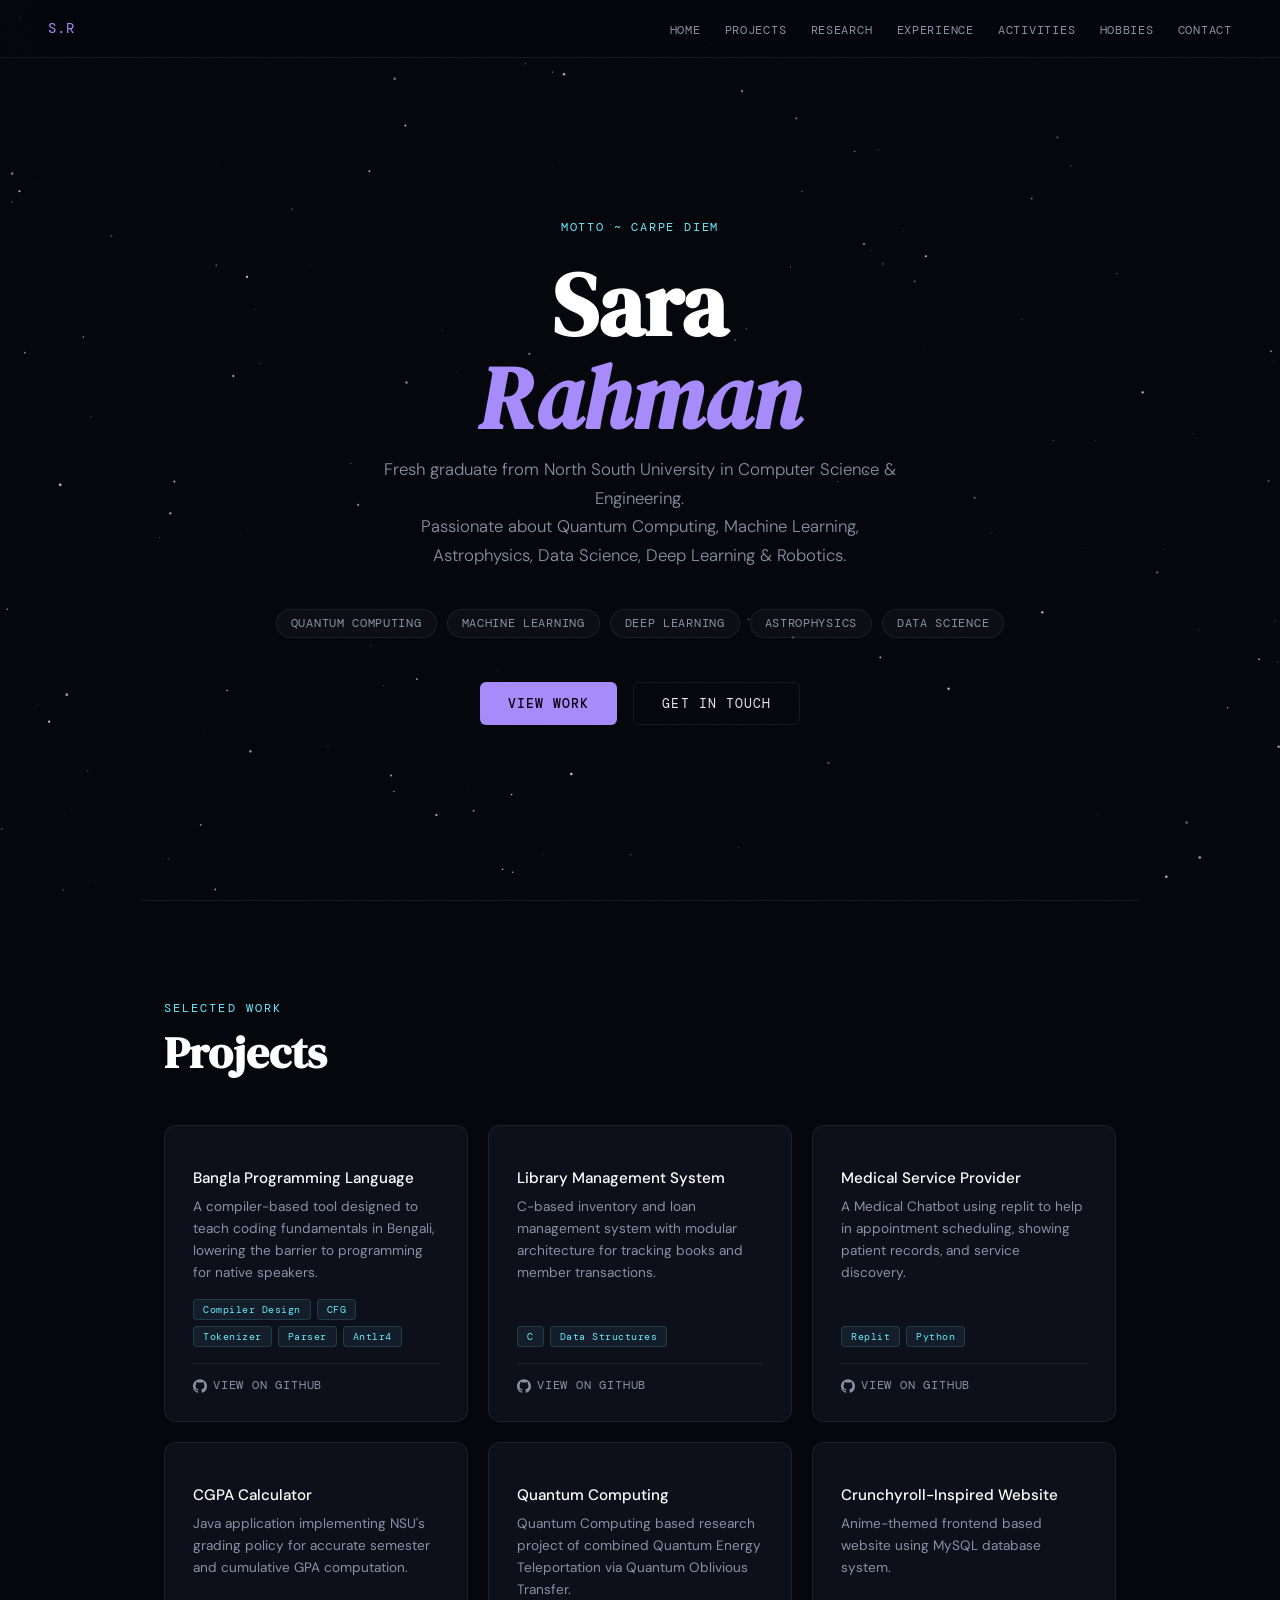
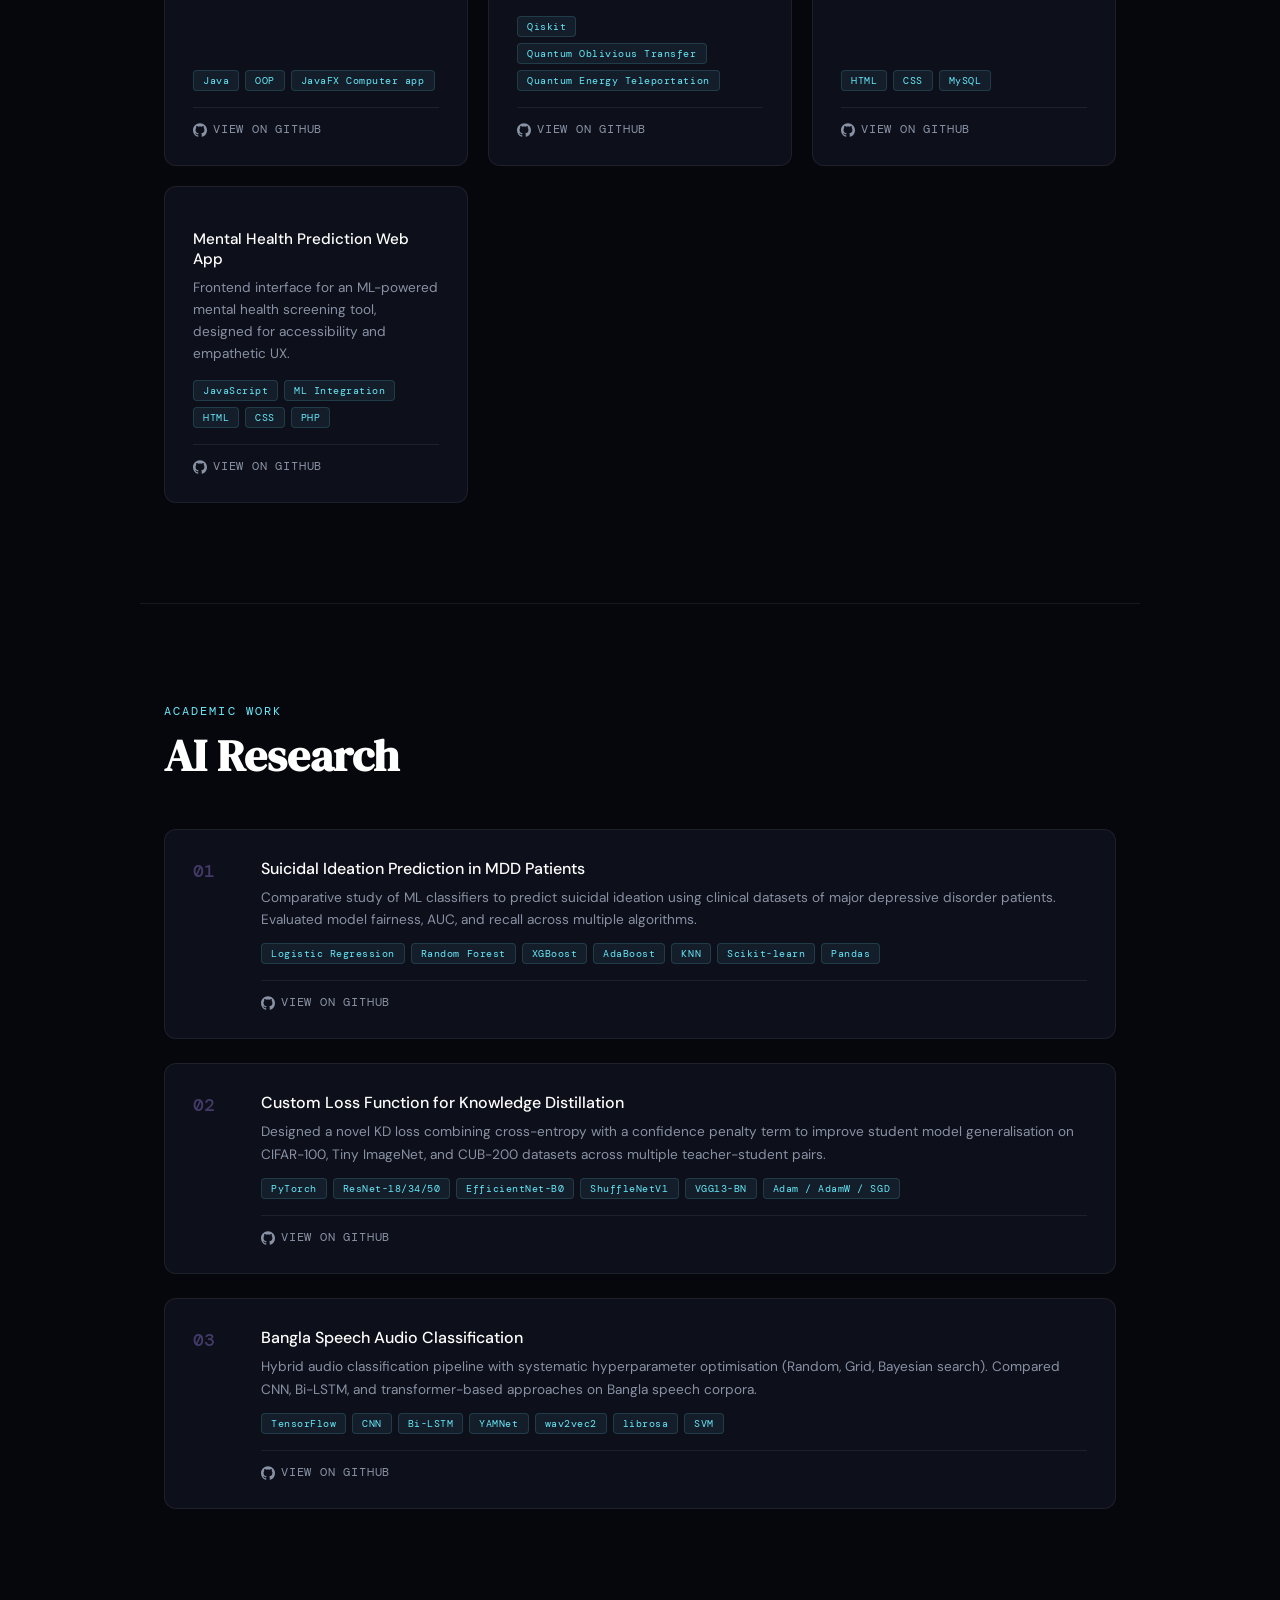
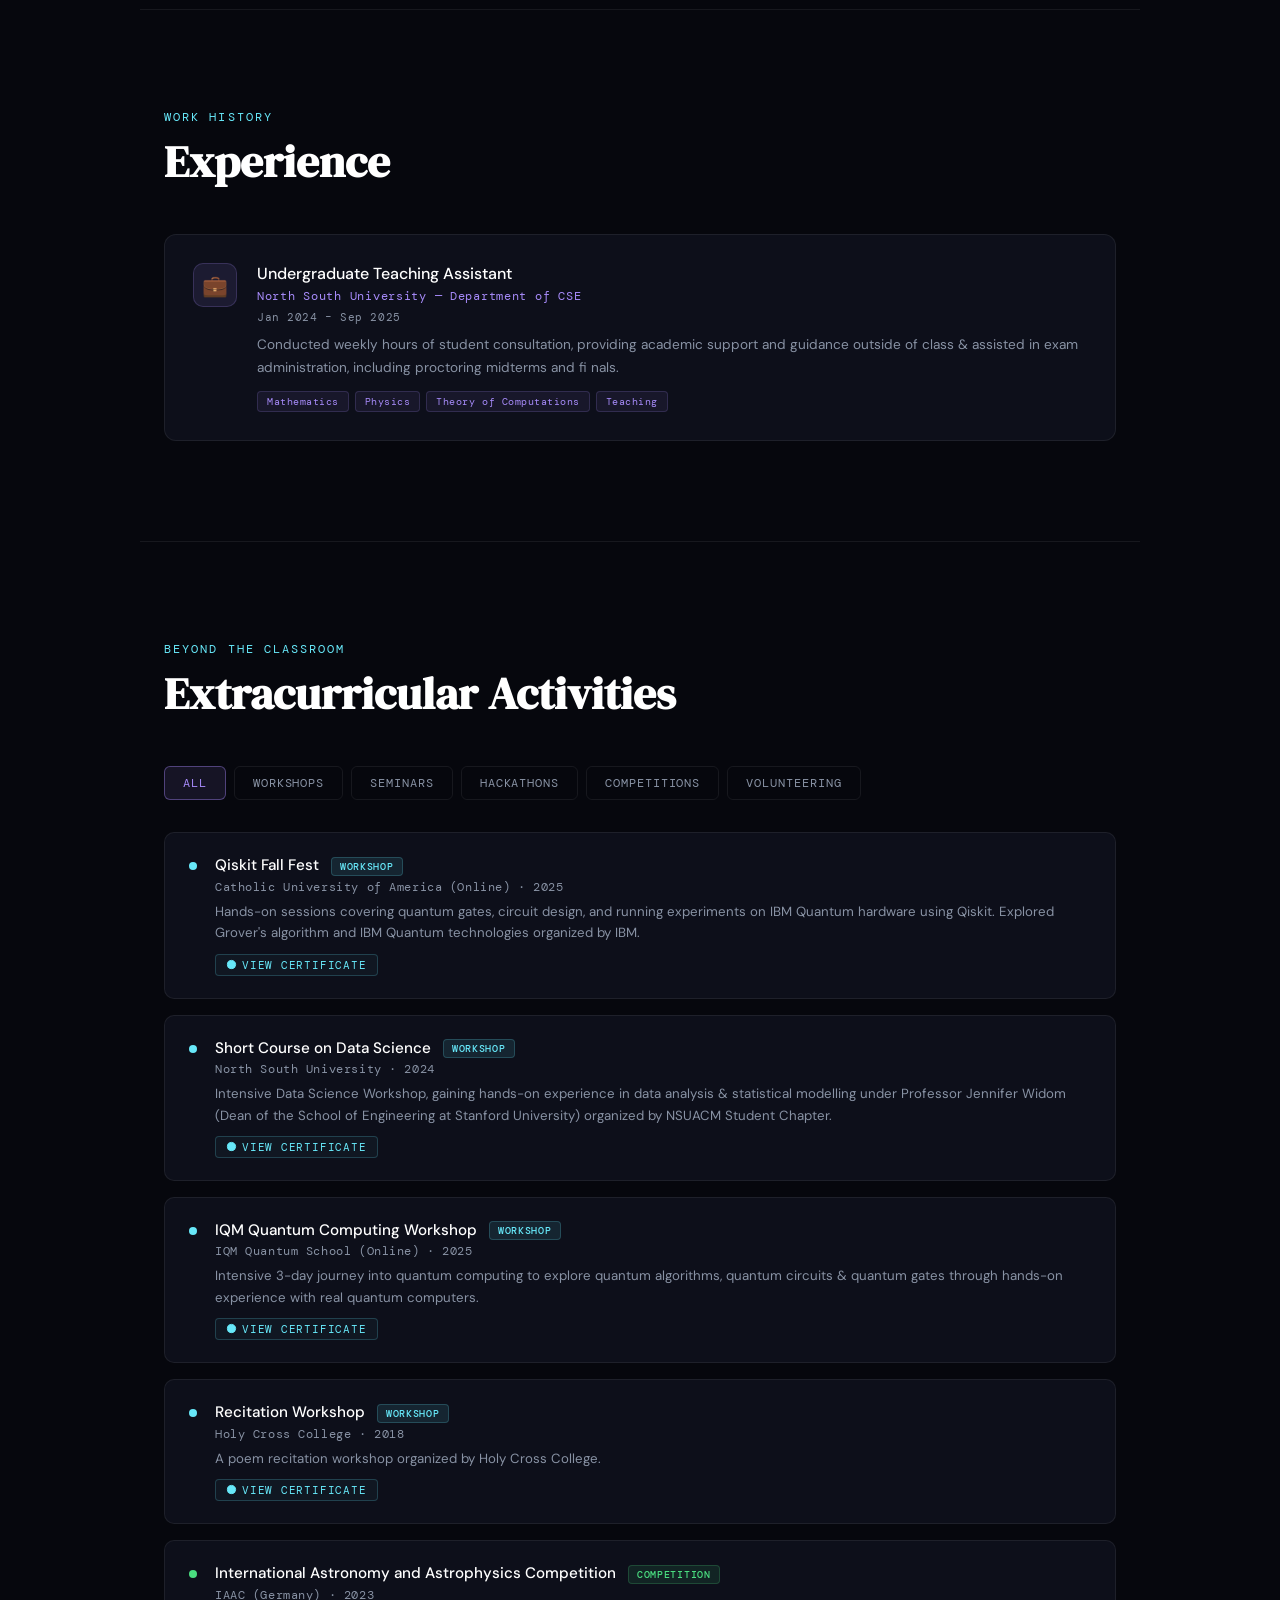
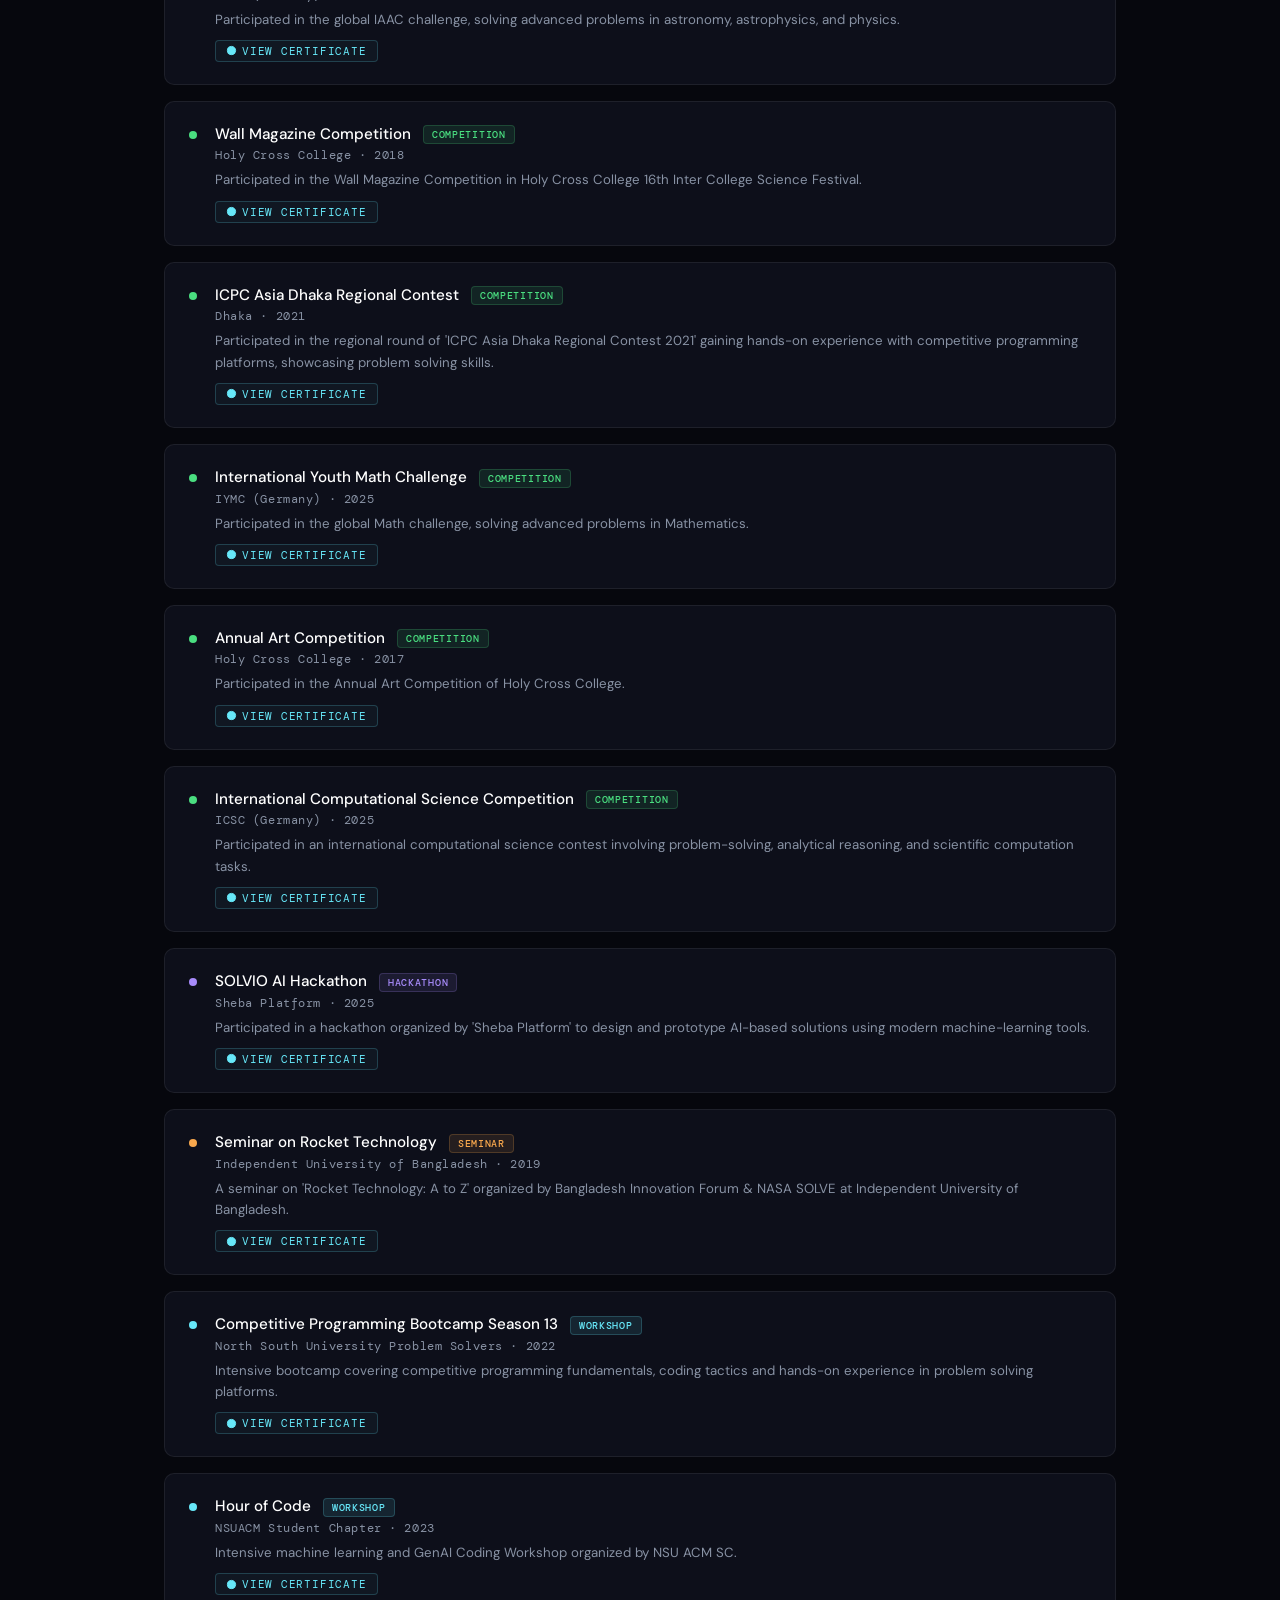
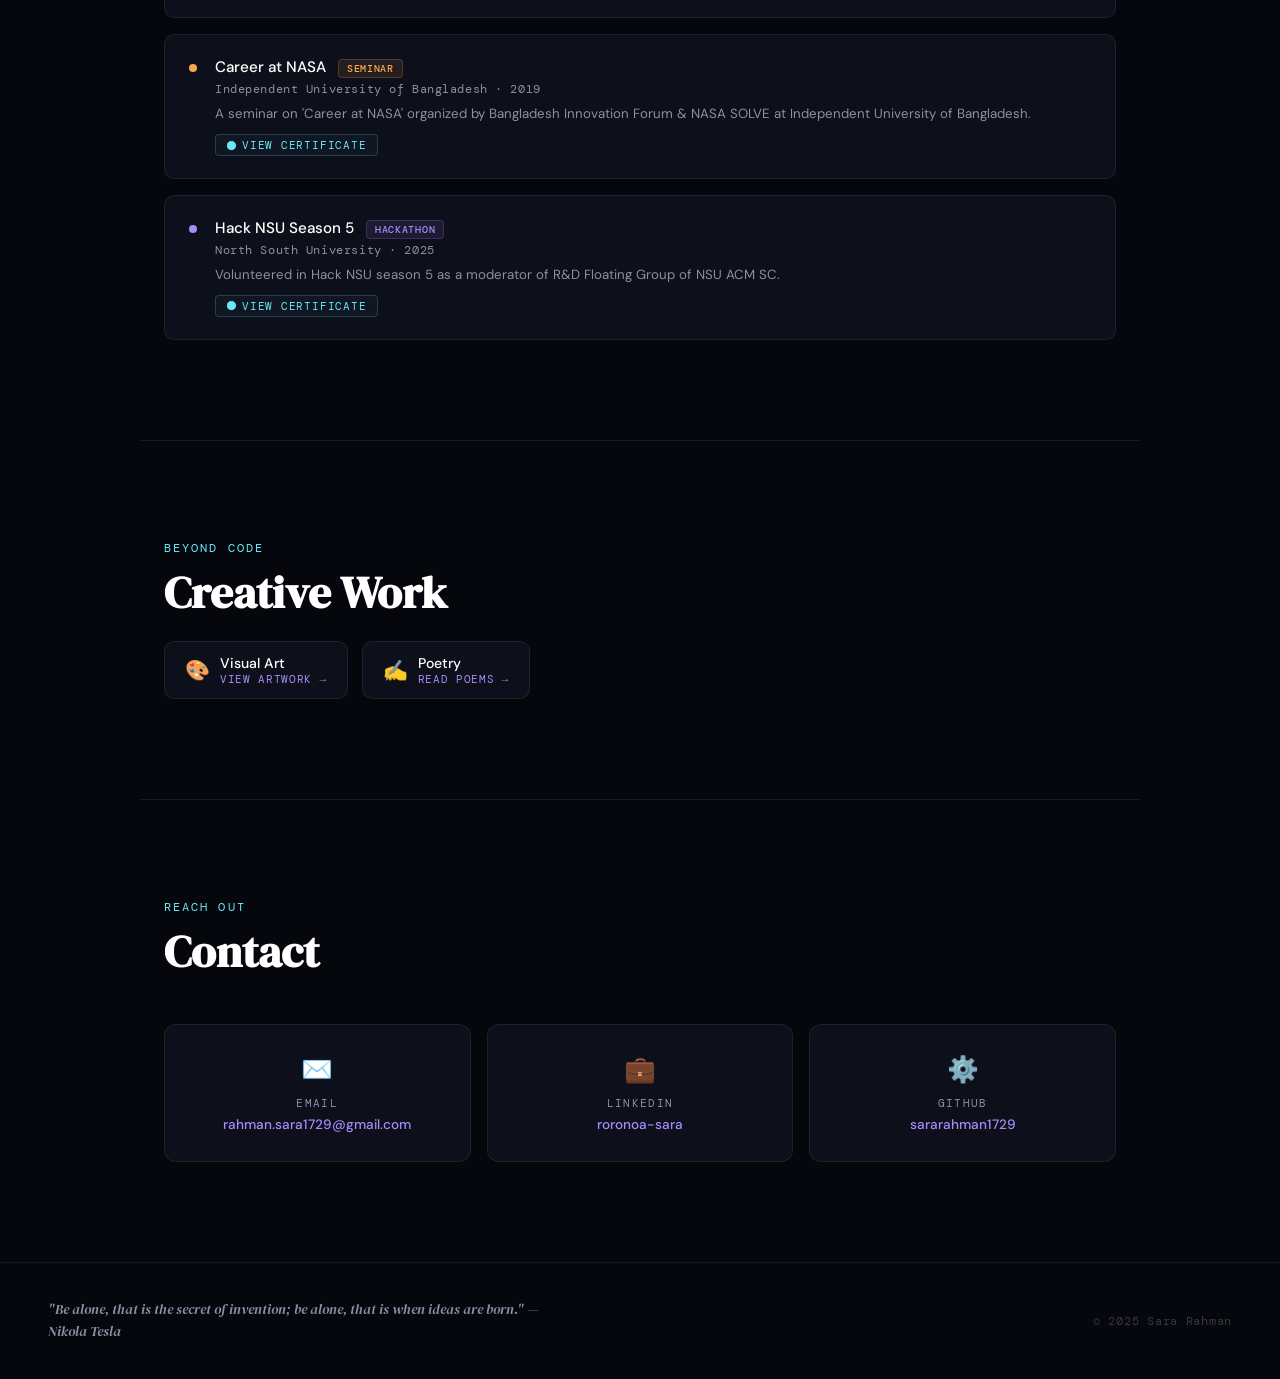
==== commit 66ca5afa: "Update index.html" ====
--- a/index.html
+++ b/index.html
@@ -24,7 +24,10 @@
     }
 
     *, *::before, *::after { box-sizing: border-box; margin: 0; padding: 0; }
-    html { scroll-behavior: smooth; font-size: 16px; }
+
+    /* FIX: Always show scrollbar so switching tabs doesn't cause width shift */
+    html { scroll-behavior: smooth; font-size: 16px; overflow-y: scroll; }
+
     body {
       background: var(--bg);
       color: var(--text);
@@ -163,7 +166,6 @@
     .research-title { font-family: var(--sans); font-weight: 500; font-size: 1rem; color: var(--white); margin-bottom: 8px; }
     .research-desc { font-size: 0.85rem; color: var(--dim); line-height: 1.65; }
     .research-models { margin-top: 12px; display: flex; flex-wrap: wrap; gap: 6px; }
-    /* GitHub link inside research cards */
     .research-github {
       margin-top: 16px; padding-top: 14px; border-top: 1px solid var(--border);
       display: flex; align-items: center; gap: 7px;
@@ -193,17 +195,9 @@
       border: 1px solid rgba(167,139,250,0.2); display: flex; align-items: center;
       justify-content: center; font-size: 1.3rem; flex-shrink: 0;
     }
-    .experience-role {
-      font-family: var(--sans); font-weight: 500; font-size: 1rem; color: var(--white); margin-bottom: 4px;
-    }
-    .experience-org {
-      font-family: var(--mono); font-size: 0.75rem; letter-spacing: 0.06em;
-      color: var(--accent); margin-bottom: 6px;
-    }
-    .experience-period {
-      font-family: var(--mono); font-size: 0.7rem; letter-spacing: 0.05em;
-      color: var(--dim); margin-bottom: 10px;
-    }
+    .experience-role { font-family: var(--sans); font-weight: 500; font-size: 1rem; color: var(--white); margin-bottom: 4px; }
+    .experience-org { font-family: var(--mono); font-size: 0.75rem; letter-spacing: 0.06em; color: var(--accent); margin-bottom: 6px; }
+    .experience-period { font-family: var(--mono); font-size: 0.7rem; letter-spacing: 0.05em; color: var(--dim); margin-bottom: 10px; }
     .experience-desc { font-size: 0.85rem; color: var(--dim); line-height: 1.65; }
     .experience-skills { margin-top: 12px; display: flex; flex-wrap: wrap; gap: 6px; }
     .exp-tag {
@@ -222,12 +216,15 @@
     .extra-tab.active, .extra-tab:hover {
       background: rgba(167,139,250,0.1); border-color: rgba(167,139,250,0.4); color: var(--accent);
     }
-    .extra-panel { display: none; }
-    .extra-panel.active { display: flex; flex-direction: column; gap: 16px; }
+
+    /* FIX: Panels must be 100% wide and not cause layout shift */
+    .extra-panel { display: none; width: 100%; }
+    .extra-panel.active { display: flex; flex-direction: column; gap: 16px; width: 100%; }
+
     .extra-item {
       display: grid; grid-template-columns: auto 1fr; gap: 18px; align-items: start;
       padding: 22px 24px; background: var(--surface); border: 1px solid var(--border);
-      border-radius: 10px; transition: all 0.25s;
+      border-radius: 10px; transition: all 0.25s; width: 100%; min-width: 0;
     }
     .extra-item:hover { border-color: rgba(103,232,249,0.25); box-shadow: 0 8px 30px rgba(0,0,0,0.35); }
     .extra-dot {
@@ -251,10 +248,7 @@
     .badge-competition{ background: rgba(74,222,128,0.1);  color: #4ade80;        border: 1px solid rgba(74,222,128,0.2); }
     .badge-volunteer  { background: rgba(244,114,182,0.1); color: #f472b6;        border: 1px solid rgba(244,114,182,0.2); }
 
-    /* Certification link inside activity items */
-    .extra-cert {
-      margin-top: 10px; display: inline-flex; align-items: center; gap: 6px;
-    }
+    .extra-cert { margin-top: 10px; display: inline-flex; align-items: center; gap: 6px; }
     .extra-cert a {
       font-family: var(--mono); font-size: 0.7rem; letter-spacing: 0.07em; text-transform: uppercase;
       color: var(--accent2); text-decoration: none; display: inline-flex; align-items: center;
@@ -305,9 +299,6 @@
       from { opacity: 0; transform: translateY(22px); }
       to   { opacity: 1; transform: translateY(0); }
     }
-
-    /* GitHub icon SVG reusable path */
-    .gh-icon-path { d: path("M12 .297c-6.63 0-12 5.373-12 12 0 5.303 3.438 9.8 8.205 11.385.6.113.82-.258.82-.577 0-.285-.01-1.04-.015-2.04-3.338.724-4.042-1.61-4.042-1.61C4.422 18.07 3.633 17.7 3.633 17.7c-1.087-.744.084-.729.084-.729 1.205.084 1.838 1.236 1.838 1.236 1.07 1.835 2.809 1.305 3.495.998.108-.776.417-1.305.76-1.605-2.665-.3-5.466-1.332-5.466-5.93 0-1.31.465-2.38 1.235-3.22-.135-.303-.54-1.523.105-3.176 0 0 1.005-.322 3.3 1.23.96-.267 1.98-.399 3-.405 1.02.006 2.04.138 3 .405 2.28-1.552 3.285-1.23 3.285-1.23.645 1.653.24 2.873.12 3.176.765.84 1.23 1.91 1.23 3.22 0 4.61-2.805 5.625-5.475 5.92.42.36.81 1.096.81 2.22 0 1.606-.015 2.896-.015 3.286 0 .315.21.69.825.57C20.565 22.092 24 17.592 24 12.297c0-6.627-5.373-12-12-12"); }
 
     @media (max-width: 700px) {
       nav { padding: 16px 20px; }
@@ -560,14 +551,13 @@
 
     <div class="experience-list">
 
-      <!-- PLACEHOLDER EXPERIENCE ITEMS — replace with your real experience -->
       <div class="experience-item reveal">
-        <div class="experience-icon"></div>
+        <div class="experience-icon">💼</div>
         <div>
           <div class="experience-role">Undergraduate Teaching Assistant</div>
           <div class="experience-org">North South University — Department of CSE</div>
-          <div class="experience-period">Jan 2024 – Present</div>
-          <div class="experience-desc">Assisted faculty on ML and deep learning research projects, including dataset curation, model training, and results analysis. Contributed to the Bangla Speech Classification and Suicidal Ideation Prediction papers.</div>
+          <div class="experience-period">Jan 2024 – Sep 2025</div>
+          <div class="experience-desc">Conducted weekly hours of student consultation, providing academic support and guidance outside of class & assisted in exam administration, including proctoring midterms and fi nals.</div>
           <div class="experience-skills">
             <span class="exp-tag">Mathematics</span>
             <span class="exp-tag">Physics</span>
@@ -576,8 +566,6 @@
           </div>
         </div>
       </div>
-
-      
 
     </div>
   </section>
@@ -680,13 +668,13 @@
           <div class="extra-cert"><a href="https://acrobat.adobe.com/id/urn:aaid:sc:AP:9fc46cde-318b-4a1f-96e1-c7ebfce527ff" target="_blank"><svg viewBox="0 0 24 24" fill="none" stroke="currentColor" stroke-width="2" xmlns="http://www.w3.org/2000/svg"><path d="M12 15l-2 5-5-2 2-5"/><path d="M12 15l2 5 5-2-2-5"/><path d="M12 3a9 9 0 110 18A9 9 0 0112 3z"/></svg>View Certificate</a></div>
         </div>
       </div>
-      
+
       <div class="extra-item reveal">
         <div class="extra-dot competition"></div>
         <div>
           <div class="extra-item-title">ICPC Asia Dhaka Regional Contest <span class="extra-badge badge-competition">Competition</span></div>
           <div class="extra-item-meta">Dhaka · 2021</div>
-          <div class="extra-item-desc">Participated in the regional round of ‘ICPC Asia Dhaka Regional Contest 2021’ gaininghands-on experience with competitive programming platforms, showcasing problem solving skills</div>
+          <div class="extra-item-desc">Participated in the regional round of 'ICPC Asia Dhaka Regional Contest 2021' gaining hands-on experience with competitive programming platforms, showcasing problem solving skills.</div>
           <div class="extra-cert"><a href="https://acrobat.adobe.com/id/urn:aaid:sc:AP:967687f6-8dd2-4479-9756-e1a97396d3a5" target="_blank"><svg viewBox="0 0 24 24" fill="none" stroke="currentColor" stroke-width="2" xmlns="http://www.w3.org/2000/svg"><path d="M12 15l-2 5-5-2 2-5"/><path d="M12 15l2 5 5-2-2-5"/><path d="M12 3a9 9 0 110 18A9 9 0 0112 3z"/></svg>View Certificate</a></div>
         </div>
       </div>
@@ -700,7 +688,7 @@
           <div class="extra-cert"><a href="https://acrobat.adobe.com/id/urn:aaid:sc:AP:5e9ea297-d0e1-4b5b-a39b-960caf59f3ce" target="_blank"><svg viewBox="0 0 24 24" fill="none" stroke="currentColor" stroke-width="2" xmlns="http://www.w3.org/2000/svg"><path d="M12 15l-2 5-5-2 2-5"/><path d="M12 15l2 5 5-2-2-5"/><path d="M12 3a9 9 0 110 18A9 9 0 0112 3z"/></svg>View Certificate</a></div>
         </div>
       </div>
-      
+
       <div class="extra-item reveal">
         <div class="extra-dot competition"></div>
         <div>
@@ -710,7 +698,7 @@
           <div class="extra-cert"><a href="https://acrobat.adobe.com/id/urn:aaid:sc:AP:d26a0b52-3f52-4951-885d-7d45f5f9545e" target="_blank"><svg viewBox="0 0 24 24" fill="none" stroke="currentColor" stroke-width="2" xmlns="http://www.w3.org/2000/svg"><path d="M12 15l-2 5-5-2 2-5"/><path d="M12 15l2 5 5-2-2-5"/><path d="M12 3a9 9 0 110 18A9 9 0 0112 3z"/></svg>View Certificate</a></div>
         </div>
       </div>
-      
+
       <div class="extra-item reveal">
         <div class="extra-dot competition"></div>
         <div>
@@ -720,7 +708,7 @@
           <div class="extra-cert"><a href="https://acrobat.adobe.com/id/urn:aaid:sc:AP:3d0981cf-1e55-4607-bc25-410ab6afca0d" target="_blank"><svg viewBox="0 0 24 24" fill="none" stroke="currentColor" stroke-width="2" xmlns="http://www.w3.org/2000/svg"><path d="M12 15l-2 5-5-2 2-5"/><path d="M12 15l2 5 5-2-2-5"/><path d="M12 3a9 9 0 110 18A9 9 0 0112 3z"/></svg>View Certificate</a></div>
         </div>
       </div>
-      
+
       <div class="extra-item reveal">
         <div class="extra-dot hackathon"></div>
         <div>
@@ -781,66 +769,6 @@
         </div>
       </div>
 
-       <div class="extra-item reveal">
-        <div class="extra-dot competition"></div>
-        <div>
-          <div class="extra-item-title">International Astronomy and Astrophysics Competition <span class="extra-badge badge-competition">Competition</span></div>
-          <div class="extra-item-meta">IAAC (Germany) · 2023</div>
-          <div class="extra-item-desc">Participated in the global IAAC challenge, solving advanced problems in astronomy, astrophysics, and physics.</div>
-          <div class="extra-cert"><a href="#" target="_blank"><svg viewBox="0 0 24 24" fill="none" stroke="currentColor" stroke-width="2" xmlns="http://www.w3.org/2000/svg"><path d="M12 15l-2 5-5-2 2-5"/><path d="M12 15l2 5 5-2-2-5"/><path d="M12 3a9 9 0 110 18A9 9 0 0112 3z"/></svg>View Certificate</a></div>
-        </div>
-      </div>
-
-      <div class="extra-item reveal">
-        <div class="extra-dot competition"></div>
-        <div>
-          <div class="extra-item-title">Wall Magazine Competition <span class="extra-badge badge-competition">Competition</span></div>
-          <div class="extra-item-meta">Holy Cross College · 2018</div>
-          <div class="extra-item-desc">Participated in the Wall Magazine Competition in Holy Cross College 16th Inter College Science Festival.</div>
-          <div class="extra-cert"><a href="https://acrobat.adobe.com/id/urn:aaid:sc:AP:9fc46cde-318b-4a1f-96e1-c7ebfce527ff" target="_blank"><svg viewBox="0 0 24 24" fill="none" stroke="currentColor" stroke-width="2" xmlns="http://www.w3.org/2000/svg"><path d="M12 15l-2 5-5-2 2-5"/><path d="M12 15l2 5 5-2-2-5"/><path d="M12 3a9 9 0 110 18A9 9 0 0112 3z"/></svg>View Certificate</a></div>
-        </div>
-      </div>
-      
-      <div class="extra-item reveal">
-        <div class="extra-dot competition"></div>
-        <div>
-          <div class="extra-item-title">ICPC Asia Dhaka Regional Contest <span class="extra-badge badge-competition">Competition</span></div>
-          <div class="extra-item-meta">Dhaka · 2021</div>
-          <div class="extra-item-desc">Participated in the regional round of ‘ICPC Asia Dhaka Regional Contest 2021’ gaininghands-on experience with competitive programming platforms, showcasing problem solving skills</div>
-          <div class="extra-cert"><a href="https://acrobat.adobe.com/id/urn:aaid:sc:AP:967687f6-8dd2-4479-9756-e1a97396d3a5" target="_blank"><svg viewBox="0 0 24 24" fill="none" stroke="currentColor" stroke-width="2" xmlns="http://www.w3.org/2000/svg"><path d="M12 15l-2 5-5-2 2-5"/><path d="M12 15l2 5 5-2-2-5"/><path d="M12 3a9 9 0 110 18A9 9 0 0112 3z"/></svg>View Certificate</a></div>
-        </div>
-      </div>
-
-      <div class="extra-item reveal">
-        <div class="extra-dot competition"></div>
-        <div>
-          <div class="extra-item-title">International Youth Math Challenge <span class="extra-badge badge-competition">Competition</span></div>
-          <div class="extra-item-meta">IYMC (Germany) · 2025</div>
-          <div class="extra-item-desc">Participated in the global Math challenge, solving advanced problems in Mathematics.</div>
-          <div class="extra-cert"><a href="https://acrobat.adobe.com/id/urn:aaid:sc:AP:5e9ea297-d0e1-4b5b-a39b-960caf59f3ce" target="_blank"><svg viewBox="0 0 24 24" fill="none" stroke="currentColor" stroke-width="2" xmlns="http://www.w3.org/2000/svg"><path d="M12 15l-2 5-5-2 2-5"/><path d="M12 15l2 5 5-2-2-5"/><path d="M12 3a9 9 0 110 18A9 9 0 0112 3z"/></svg>View Certificate</a></div>
-        </div>
-      </div>
-      
-      <div class="extra-item reveal">
-        <div class="extra-dot competition"></div>
-        <div>
-          <div class="extra-item-title">Annual Art Competition <span class="extra-badge badge-competition">Competition</span></div>
-          <div class="extra-item-meta">Holy Cross College · 2017</div>
-          <div class="extra-item-desc">Participated in the Annual Art Competition of Holy Cross College.</div>
-          <div class="extra-cert"><a href="https://acrobat.adobe.com/id/urn:aaid:sc:AP:d26a0b52-3f52-4951-885d-7d45f5f9545e" target="_blank"><svg viewBox="0 0 24 24" fill="none" stroke="currentColor" stroke-width="2" xmlns="http://www.w3.org/2000/svg"><path d="M12 15l-2 5-5-2 2-5"/><path d="M12 15l2 5 5-2-2-5"/><path d="M12 3a9 9 0 110 18A9 9 0 0112 3z"/></svg>View Certificate</a></div>
-        </div>
-      </div>
-      
-      <div class="extra-item reveal">
-        <div class="extra-dot competition"></div>
-        <div>
-          <div class="extra-item-title">International Computational Science Competition <span class="extra-badge badge-competition">Competition</span></div>
-          <div class="extra-item-meta">ICSC (Germany) · 2025</div>
-          <div class="extra-item-desc">Participated in an international computational science contest involving problem-solving, analytical reasoning, and scientific computation tasks.</div>
-          <div class="extra-cert"><a href="https://acrobat.adobe.com/id/urn:aaid:sc:AP:3d0981cf-1e55-4607-bc25-410ab6afca0d" target="_blank"><svg viewBox="0 0 24 24" fill="none" stroke="currentColor" stroke-width="2" xmlns="http://www.w3.org/2000/svg"><path d="M12 15l-2 5-5-2 2-5"/><path d="M12 15l2 5 5-2-2-5"/><path d="M12 3a9 9 0 110 18A9 9 0 0112 3z"/></svg>View Certificate</a></div>
-        </div>
-      </div>  
-      
       <div class="extra-item reveal">
         <div class="extra-dot seminar"></div>
         <div>
@@ -863,15 +791,12 @@
           <div class="extra-item-meta">North South University · 2025</div>
           <div class="extra-item-desc">Volunteered in Hack NSU season 5 as a moderator of R&D Floating Group of NSU ACM SC.</div>
           <div class="extra-cert">
-            <a href="ttps://acrobat.adobe.com/id/urn:aaid:sc:AP:76c475d9-518e-42a3-8948-8679ce9b3aa0" target="_blank">
+            <a href="https://acrobat.adobe.com/id/urn:aaid:sc:AP:76c475d9-518e-42a3-8948-8679ce9b3aa0" target="_blank">
               <svg viewBox="0 0 24 24" fill="none" stroke="currentColor" stroke-width="2" xmlns="http://www.w3.org/2000/svg"><path d="M12 15l-2 5-5-2 2-5"/><path d="M12 15l2 5 5-2-2-5"/><path d="M12 3a9 9 0 110 18A9 9 0 0112 3z"/></svg>
               View Certificate
             </a>
           </div>
         </div>
-      </div>
-
-        
       </div>
 
     </div>
@@ -980,7 +905,6 @@
 
     <!-- COMPETITIONS -->
     <div class="extra-panel" id="panel-competitions">
-      
       <div class="extra-item reveal">
         <div class="extra-dot competition"></div>
         <div>
@@ -990,7 +914,6 @@
           <div class="extra-cert"><a href="#" target="_blank"><svg viewBox="0 0 24 24" fill="none" stroke="currentColor" stroke-width="2" xmlns="http://www.w3.org/2000/svg"><path d="M12 15l-2 5-5-2 2-5"/><path d="M12 15l2 5 5-2-2-5"/><path d="M12 3a9 9 0 110 18A9 9 0 0112 3z"/></svg>View Certificate</a></div>
         </div>
       </div>
-
       <div class="extra-item reveal">
         <div class="extra-dot competition"></div>
         <div>
@@ -1000,17 +923,15 @@
           <div class="extra-cert"><a href="https://acrobat.adobe.com/id/urn:aaid:sc:AP:9fc46cde-318b-4a1f-96e1-c7ebfce527ff" target="_blank"><svg viewBox="0 0 24 24" fill="none" stroke="currentColor" stroke-width="2" xmlns="http://www.w3.org/2000/svg"><path d="M12 15l-2 5-5-2 2-5"/><path d="M12 15l2 5 5-2-2-5"/><path d="M12 3a9 9 0 110 18A9 9 0 0112 3z"/></svg>View Certificate</a></div>
         </div>
       </div>
-      
       <div class="extra-item reveal">
         <div class="extra-dot competition"></div>
         <div>
           <div class="extra-item-title">ICPC Asia Dhaka Regional Contest <span class="extra-badge badge-competition">Competition</span></div>
           <div class="extra-item-meta">Dhaka · 2021</div>
-          <div class="extra-item-desc">Participated in the regional round of ‘ICPC Asia Dhaka Regional Contest 2021’ gaininghands-on experience with competitive programming platforms, showcasing problem solving skills</div>
+          <div class="extra-item-desc">Participated in the regional round of 'ICPC Asia Dhaka Regional Contest 2021' gaining hands-on experience with competitive programming platforms, showcasing problem solving skills.</div>
           <div class="extra-cert"><a href="https://acrobat.adobe.com/id/urn:aaid:sc:AP:967687f6-8dd2-4479-9756-e1a97396d3a5" target="_blank"><svg viewBox="0 0 24 24" fill="none" stroke="currentColor" stroke-width="2" xmlns="http://www.w3.org/2000/svg"><path d="M12 15l-2 5-5-2 2-5"/><path d="M12 15l2 5 5-2-2-5"/><path d="M12 3a9 9 0 110 18A9 9 0 0112 3z"/></svg>View Certificate</a></div>
         </div>
       </div>
-
       <div class="extra-item reveal">
         <div class="extra-dot competition"></div>
         <div>
@@ -1020,7 +941,6 @@
           <div class="extra-cert"><a href="https://acrobat.adobe.com/id/urn:aaid:sc:AP:5e9ea297-d0e1-4b5b-a39b-960caf59f3ce" target="_blank"><svg viewBox="0 0 24 24" fill="none" stroke="currentColor" stroke-width="2" xmlns="http://www.w3.org/2000/svg"><path d="M12 15l-2 5-5-2 2-5"/><path d="M12 15l2 5 5-2-2-5"/><path d="M12 3a9 9 0 110 18A9 9 0 0112 3z"/></svg>View Certificate</a></div>
         </div>
       </div>
-      
       <div class="extra-item reveal">
         <div class="extra-dot competition"></div>
         <div>
@@ -1030,7 +950,6 @@
           <div class="extra-cert"><a href="https://acrobat.adobe.com/id/urn:aaid:sc:AP:d26a0b52-3f52-4951-885d-7d45f5f9545e" target="_blank"><svg viewBox="0 0 24 24" fill="none" stroke="currentColor" stroke-width="2" xmlns="http://www.w3.org/2000/svg"><path d="M12 15l-2 5-5-2 2-5"/><path d="M12 15l2 5 5-2-2-5"/><path d="M12 3a9 9 0 110 18A9 9 0 0112 3z"/></svg>View Certificate</a></div>
         </div>
       </div>
-      
       <div class="extra-item reveal">
         <div class="extra-dot competition"></div>
         <div>
@@ -1050,10 +969,9 @@
           <div class="extra-item-title">Hack NSU Season 5 — Event Moderator <span class="extra-badge badge-volunteer">Volunteer</span></div>
           <div class="extra-item-meta">NSU ACM Student Chapter · 2025</div>
           <div class="extra-item-desc">Volunteered as a moderator of the R&D Floating Group, coordinating participants and ensuring smooth event operations throughout the hackathon.</div>
-          <div class="extra-cert"><a href="#" target="_blank"><svg viewBox="0 0 24 24" fill="none" stroke="currentColor" stroke-width="2" xmlns="http://www.w3.org/2000/svg"><path d="M12 15l-2 5-5-2 2-5"/><path d="M12 15l2 5 5-2-2-5"/><path d="M12 3a9 9 0 110 18A9 9 0 0112 3z"/></svg>View Certificate</a></div>
-        </div>
-      </div>
-      
+          <div class="extra-cert"><a href="https://acrobat.adobe.com/id/urn:aaid:sc:AP:76c475d9-518e-42a3-8948-8679ce9b3aa0" target="_blank"><svg viewBox="0 0 24 24" fill="none" stroke="currentColor" stroke-width="2" xmlns="http://www.w3.org/2000/svg"><path d="M12 15l-2 5-5-2 2-5"/><path d="M12 15l2 5 5-2-2-5"/><path d="M12 3a9 9 0 110 18A9 9 0 0112 3z"/></svg>View Certificate</a></div>
+        </div>
+      </div>
       <div class="extra-item reveal">
         <div class="extra-dot volunteer"></div>
         <div>
@@ -1063,7 +981,6 @@
           <div class="extra-cert"><a href="#" target="_blank"><svg viewBox="0 0 24 24" fill="none" stroke="currentColor" stroke-width="2" xmlns="http://www.w3.org/2000/svg"><path d="M12 15l-2 5-5-2 2-5"/><path d="M12 15l2 5 5-2-2-5"/><path d="M12 3a9 9 0 110 18A9 9 0 0112 3z"/></svg>View Certificate</a></div>
         </div>
       </div>
-
       <div class="extra-item reveal">
         <div class="extra-dot volunteer"></div>
         <div>
@@ -1073,17 +990,15 @@
           <div class="extra-cert"><a href="https://acrobat.adobe.com/id/urn:aaid:sc:AP:e1708d52-f3a3-40c9-868d-3bf33c18be96" target="_blank"><svg viewBox="0 0 24 24" fill="none" stroke="currentColor" stroke-width="2" xmlns="http://www.w3.org/2000/svg"><path d="M12 15l-2 5-5-2 2-5"/><path d="M12 15l2 5 5-2-2-5"/><path d="M12 3a9 9 0 110 18A9 9 0 0112 3z"/></svg>View Certificate</a></div>
         </div>
       </div>
-
       <div class="extra-item reveal">
         <div class="extra-dot volunteer"></div>
         <div>
-          <div class="extra-item-title">Holy Cross College Admission Test<span class="extra-badge badge-volunteer">Volunteer</span></div>
+          <div class="extra-item-title">Holy Cross College Admission Test <span class="extra-badge badge-volunteer">Volunteer</span></div>
           <div class="extra-item-meta">Holy Cross College · 2018</div>
-          <div class="extra-item-desc">Had actively participated in the decorations for stages, entrances, and event boards at college farewell, orientation, and other cultural programs.</div>
+          <div class="extra-item-desc">Volunteered during the Holy Cross College Admission Test process, assisting with coordination and logistics.</div>
           <div class="extra-cert"><a href="https://acrobat.adobe.com/id/urn:aaid:sc:AP:e1708d52-f3a3-40c9-868d-3bf33c18be96" target="_blank"><svg viewBox="0 0 24 24" fill="none" stroke="currentColor" stroke-width="2" xmlns="http://www.w3.org/2000/svg"><path d="M12 15l-2 5-5-2 2-5"/><path d="M12 15l2 5 5-2-2-5"/><path d="M12 3a9 9 0 110 18A9 9 0 0112 3z"/></svg>View Certificate</a></div>
         </div>
       </div>
-      
     </div>
 
   </section>
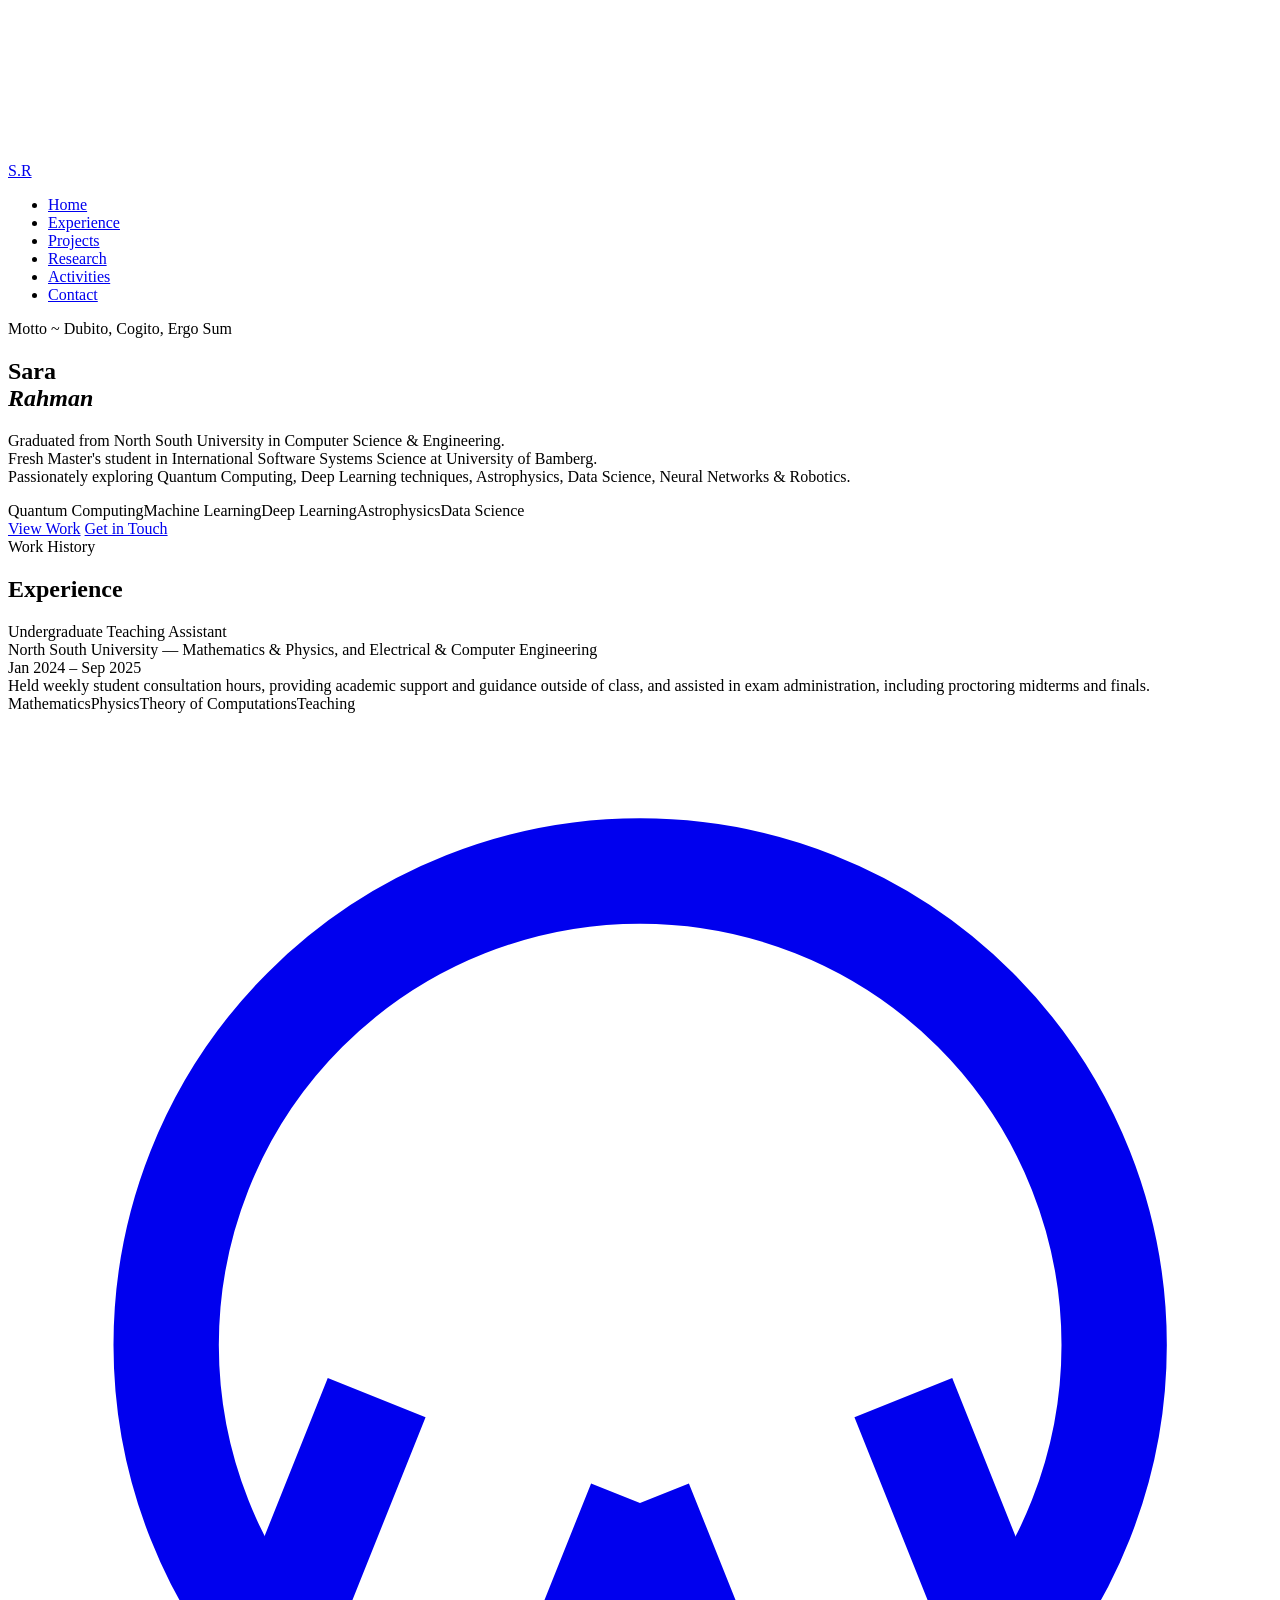
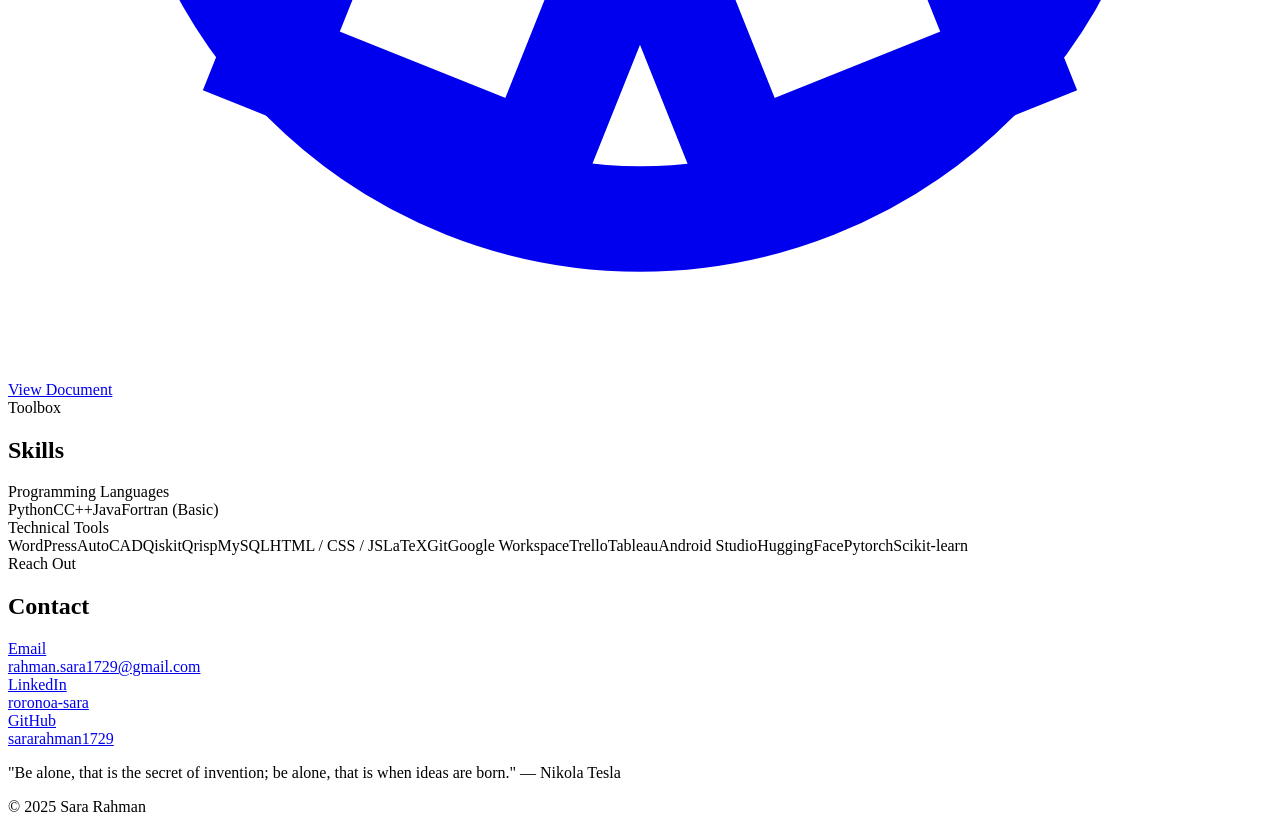
==== commit a84a4882: "Update index.html Version 6" ====
--- a/index.html
+++ b/index.html
@@ -1,1117 +1,64 @@
+<!-- index.html -->
 <!DOCTYPE html>
 <html lang="en">
 <head>
-  <meta charset="utf-8" />
-  <meta name="viewport" content="width=device-width,initial-scale=1" />
-  <title>Sara Rahman — Portfolio</title>
-
-  <link href="https://fonts.googleapis.com/css2?family=DM+Serif+Display:ital@0;1&family=DM+Mono:wght@300;400;500&family=DM+Sans:wght@300;400;500&display=swap" rel="stylesheet">
-
-  <style>
-    /* ─── Variables ─────────────────────────────────── */
-    :root {
-      --bg:        #06070d;
-      --surface:   #0d0f1a;
-      --border:    rgba(255,255,255,0.07);
-      --accent:    #a78bfa;
-      --accent2:   #67e8f9;
-      --dim:       #8892a4;
-      --text:      #e8eaf0;
-      --white:     #ffffff;
-      --serif:     'DM Serif Display', serif;
-      --mono:      'DM Mono', monospace;
-      --sans:      'DM Sans', sans-serif;
-    }
-
-    *, *::before, *::after { box-sizing: border-box; margin: 0; padding: 0; }
-
-    /* FIX: Always show scrollbar so switching tabs doesn't cause width shift */
-    html { scroll-behavior: smooth; font-size: 16px; overflow-y: scroll; }
-
-    body {
-      background: var(--bg);
-      color: var(--text);
-      font-family: var(--sans);
-      -webkit-font-smoothing: antialiased;
-      overflow-x: hidden;
-    }
-
-    #starfield { position: fixed; inset: 0; z-index: 0; pointer-events: none; }
-
-    body::before {
-      content: '';
-      position: fixed; inset: 0; z-index: 1; pointer-events: none;
-      background-image: url("data:image/svg+xml,%3Csvg viewBox='0 0 256 256' xmlns='http://www.w3.org/2000/svg'%3E%3Cfilter id='n'%3E%3CfeTurbulence type='fractalNoise' baseFrequency='0.9' numOctaves='4'/%3E%3C/filter%3E%3Crect width='100%25' height='100%25' filter='url(%23n)' opacity='0.03'/%3E%3C/svg%3E");
-      background-size: 256px; opacity: 0.4;
-    }
-
-    .page { position: relative; z-index: 2; }
-
-    /* ─── Nav ───────────────────────────────────────── */
-    nav {
-      position: fixed; top: 0; left: 0; right: 0; z-index: 100;
-      display: flex; align-items: center; justify-content: space-between;
-      padding: 18px 48px;
-      background: rgba(6,7,13,0.7);
-      backdrop-filter: blur(20px);
-      border-bottom: 1px solid var(--border);
-    }
-    .nav-logo { font-family: var(--mono); font-size: 0.85rem; color: var(--accent); letter-spacing: 0.08em; }
-    .nav-links { display: flex; gap: 24px; list-style: none; }
-    .nav-links a {
-      font-family: var(--mono); font-size: 0.78rem; color: var(--dim);
-      text-decoration: none; letter-spacing: 0.06em; text-transform: uppercase; transition: color 0.2s;
-    }
-    .nav-links a:hover { color: var(--white); }
-
-    /* ─── Hero ──────────────────────────────────────── */
-    #home {
-      min-height: 100vh; display: flex; align-items: center; justify-content: center;
-      padding: 120px 24px 80px; text-align: center;
-    }
-    .hero-inner { max-width: 760px; }
-    .hero-tag {
-      display: inline-block; font-family: var(--mono); font-size: 0.75rem;
-      color: var(--accent2); letter-spacing: 0.15em; text-transform: uppercase;
-      margin-bottom: 24px; opacity: 0; animation: fadeUp 0.7s ease 0.2s forwards;
-    }
-    .hero-name {
-      font-family: var(--serif); font-size: clamp(3rem, 8vw, 5.5rem); line-height: 1.05;
-      color: var(--white); margin-bottom: 12px; opacity: 0; animation: fadeUp 0.8s ease 0.4s forwards;
-    }
-    .hero-name em { font-style: italic; color: var(--accent); }
-    .hero-sub {
-      font-family: var(--sans); font-weight: 300; font-size: 1.05rem; color: var(--dim);
-      max-width: 520px; margin: 0 auto 40px; line-height: 1.7;
-      opacity: 0; animation: fadeUp 0.8s ease 0.6s forwards;
-    }
-    .hero-tags {
-      display: flex; flex-wrap: wrap; gap: 10px; justify-content: center;
-      margin-bottom: 44px; opacity: 0; animation: fadeUp 0.8s ease 0.8s forwards;
-    }
-    .tag {
-      font-family: var(--mono); font-size: 0.72rem; letter-spacing: 0.06em;
-      padding: 6px 14px; border: 1px solid var(--border); border-radius: 999px;
-      color: var(--dim); background: rgba(255,255,255,0.03); text-transform: uppercase; transition: all 0.2s;
-    }
-    .tag:hover { color: var(--accent); border-color: rgba(167,139,250,0.4); background: rgba(167,139,250,0.06); }
-    .hero-links {
-      display: flex; gap: 16px; justify-content: center; flex-wrap: wrap;
-      opacity: 0; animation: fadeUp 0.8s ease 1s forwards;
-    }
-    .btn {
-      font-family: var(--mono); font-size: 0.8rem; letter-spacing: 0.08em; text-transform: uppercase;
-      text-decoration: none; padding: 12px 28px; border-radius: 6px; transition: all 0.25s;
-      cursor: pointer; border: none; display: inline-flex; align-items: center; gap: 8px;
-    }
-    .btn-primary { background: var(--accent); color: #0a0012; font-weight: 500; }
-    .btn-primary:hover { background: #c4b5fd; transform: translateY(-2px); box-shadow: 0 8px 30px rgba(167,139,250,0.3); }
-    .btn-outline { background: transparent; color: var(--text); border: 1px solid var(--border); }
-    .btn-outline:hover { border-color: rgba(255,255,255,0.25); background: rgba(255,255,255,0.04); transform: translateY(-2px); }
-
-    /* ─── Section Base ──────────────────────────────── */
-    section:not(#home) { padding: 100px 24px; max-width: 1000px; margin: 0 auto; }
-    .section-label {
-      font-family: var(--mono); font-size: 0.72rem; letter-spacing: 0.18em;
-      text-transform: uppercase; color: var(--accent2); margin-bottom: 12px; display: block;
-    }
-    .section-title {
-      font-family: var(--serif); font-size: clamp(2rem, 4vw, 2.8rem);
-      color: var(--white); margin-bottom: 48px; line-height: 1.1;
-    }
-    .divider { width: 100%; height: 1px; background: var(--border); max-width: 1000px; margin: 0 auto; }
-
-    /* ─── Projects ──────────────────────────────────── */
-    .projects-grid { display: grid; grid-template-columns: repeat(auto-fill, minmax(280px, 1fr)); gap: 20px; }
-    .project-card {
-      background: var(--surface); border: 1px solid var(--border); border-radius: 12px;
-      padding: 28px; transition: all 0.3s ease; position: relative; overflow: hidden;
-      display: flex; flex-direction: column;
-    }
-    .project-card::before {
-      content: ''; position: absolute; top: 0; left: 0; right: 0; height: 2px;
-      background: linear-gradient(90deg, var(--accent), var(--accent2)); opacity: 0; transition: opacity 0.3s;
-    }
-    .project-card:hover { border-color: rgba(167,139,250,0.3); transform: translateY(-4px); box-shadow: 0 20px 60px rgba(0,0,0,0.5); }
-    .project-card:hover::before { opacity: 1; }
-    .project-icon { font-size: 1.4rem; margin-bottom: 14px; }
-    .project-name { font-family: var(--sans); font-size: 0.95rem; font-weight: 500; color: var(--white); margin-bottom: 8px; }
-    .project-desc { font-size: 0.85rem; color: var(--dim); line-height: 1.6; flex: 1; }
-    .project-stack { margin-top: 16px; display: flex; flex-wrap: wrap; gap: 6px; }
-    .stack-tag {
-      font-family: var(--mono); font-size: 0.65rem; letter-spacing: 0.05em;
-      padding: 3px 9px; background: rgba(103,232,249,0.07); border: 1px solid rgba(103,232,249,0.15);
-      border-radius: 4px; color: var(--accent2);
-    }
-    .project-github {
-      margin-top: 16px; padding-top: 14px; border-top: 1px solid var(--border);
-      display: flex; align-items: center; gap: 7px;
-    }
-    .project-github a {
-      font-family: var(--mono); font-size: 0.72rem; letter-spacing: 0.07em; text-transform: uppercase;
-      color: var(--dim); text-decoration: none; display: flex; align-items: center; gap: 6px; transition: color 0.2s;
-    }
-    .project-github a:hover { color: var(--accent); }
-    .project-github svg { width: 14px; height: 14px; fill: currentColor; flex-shrink: 0; }
-
-    /* ─── Research ──────────────────────────────────── */
-    .research-list { display: flex; flex-direction: column; gap: 24px; }
-    .research-item {
-      display: grid; grid-template-columns: 48px 1fr; gap: 20px; align-items: start;
-      padding: 28px; background: var(--surface); border: 1px solid var(--border);
-      border-radius: 12px; transition: all 0.25s;
-    }
-    .research-item:hover { border-color: rgba(167,139,250,0.25); box-shadow: 0 10px 40px rgba(0,0,0,0.4); }
-    .research-num { font-family: var(--mono); font-size: 1.1rem; color: rgba(167,139,250,0.35); font-weight: 500; padding-top: 2px; }
-    .research-title { font-family: var(--sans); font-weight: 500; font-size: 1rem; color: var(--white); margin-bottom: 8px; }
-    .research-desc { font-size: 0.85rem; color: var(--dim); line-height: 1.65; }
-    .research-models { margin-top: 12px; display: flex; flex-wrap: wrap; gap: 6px; }
-    .research-github {
-      margin-top: 16px; padding-top: 14px; border-top: 1px solid var(--border);
-      display: flex; align-items: center; gap: 7px;
-    }
-    .research-github a {
-      font-family: var(--mono); font-size: 0.72rem; letter-spacing: 0.07em; text-transform: uppercase;
-      color: var(--dim); text-decoration: none; display: flex; align-items: center; gap: 6px; transition: color 0.2s;
-    }
-    .research-github a:hover { color: var(--accent); }
-    .research-github svg { width: 14px; height: 14px; fill: currentColor; flex-shrink: 0; }
-
-    /* ─── Experience ────────────────────────────────── */
-    .experience-list { display: flex; flex-direction: column; gap: 20px; }
-    .experience-item {
-      display: grid; grid-template-columns: auto 1fr; gap: 20px; align-items: start;
-      padding: 28px; background: var(--surface); border: 1px solid var(--border);
-      border-radius: 12px; transition: all 0.25s; position: relative; overflow: hidden;
-    }
-    .experience-item::before {
-      content: ''; position: absolute; top: 0; left: 0; bottom: 0; width: 3px;
-      background: linear-gradient(180deg, var(--accent), var(--accent2)); opacity: 0; transition: opacity 0.3s;
-    }
-    .experience-item:hover { border-color: rgba(167,139,250,0.25); box-shadow: 0 10px 40px rgba(0,0,0,0.4); }
-    .experience-item:hover::before { opacity: 1; }
-    .experience-icon {
-      width: 44px; height: 44px; border-radius: 10px; background: rgba(167,139,250,0.1);
-      border: 1px solid rgba(167,139,250,0.2); display: flex; align-items: center;
-      justify-content: center; font-size: 1.3rem; flex-shrink: 0;
-    }
-    .experience-role { font-family: var(--sans); font-weight: 500; font-size: 1rem; color: var(--white); margin-bottom: 4px; }
-    .experience-org { font-family: var(--mono); font-size: 0.75rem; letter-spacing: 0.06em; color: var(--accent); margin-bottom: 6px; }
-    .experience-period { font-family: var(--mono); font-size: 0.7rem; letter-spacing: 0.05em; color: var(--dim); margin-bottom: 10px; }
-    .experience-desc { font-size: 0.85rem; color: var(--dim); line-height: 1.65; }
-    .experience-skills { margin-top: 12px; display: flex; flex-wrap: wrap; gap: 6px; }
-    .exp-tag {
-      font-family: var(--mono); font-size: 0.65rem; letter-spacing: 0.05em;
-      padding: 3px 9px; background: rgba(167,139,250,0.07); border: 1px solid rgba(167,139,250,0.18);
-      border-radius: 4px; color: var(--accent);
-    }
-
-    /* ─── Extracurricular ───────────────────────────── */
-    .extra-tabs { display: flex; gap: 8px; margin-bottom: 32px; flex-wrap: wrap; }
-    .extra-tab {
-      font-family: var(--mono); font-size: 0.73rem; letter-spacing: 0.08em; text-transform: uppercase;
-      padding: 8px 18px; border-radius: 6px; border: 1px solid var(--border);
-      background: transparent; color: var(--dim); cursor: pointer; transition: all 0.2s;
-    }
-    .extra-tab.active, .extra-tab:hover {
-      background: rgba(167,139,250,0.1); border-color: rgba(167,139,250,0.4); color: var(--accent);
-    }
-
-    /* FIX: Panels must be 100% wide and not cause layout shift */
-    .extra-panel { display: none; width: 100%; }
-    .extra-panel.active { display: flex; flex-direction: column; gap: 16px; width: 100%; }
-
-    .extra-item {
-      display: grid; grid-template-columns: auto 1fr; gap: 18px; align-items: start;
-      padding: 22px 24px; background: var(--surface); border: 1px solid var(--border);
-      border-radius: 10px; transition: all 0.25s; width: 100%; min-width: 0;
-    }
-    .extra-item:hover { border-color: rgba(103,232,249,0.25); box-shadow: 0 8px 30px rgba(0,0,0,0.35); }
-    .extra-dot {
-      width: 8px; height: 8px; border-radius: 50%; background: var(--accent2);
-      margin-top: 7px; flex-shrink: 0;
-    }
-    .extra-dot.hackathon   { background: var(--accent); }
-    .extra-dot.seminar     { background: #f9a84d; }
-    .extra-dot.competition { background: #4ade80; }
-    .extra-dot.volunteer   { background: #f472b6; }
-    .extra-item-title { font-family: var(--sans); font-weight: 500; font-size: 0.95rem; color: var(--white); margin-bottom: 4px; }
-    .extra-item-meta { font-family: var(--mono); font-size: 0.72rem; letter-spacing: 0.05em; color: var(--dim); margin-bottom: 6px; }
-    .extra-item-desc { font-size: 0.83rem; color: var(--dim); line-height: 1.6; }
-    .extra-badge {
-      display: inline-block; font-family: var(--mono); font-size: 0.62rem; letter-spacing: 0.07em;
-      text-transform: uppercase; padding: 2px 8px; border-radius: 4px; margin-left: 8px; vertical-align: middle;
-    }
-    .badge-workshop   { background: rgba(103,232,249,0.1); color: var(--accent2); border: 1px solid rgba(103,232,249,0.2); }
-    .badge-hackathon  { background: rgba(167,139,250,0.1); color: var(--accent);  border: 1px solid rgba(167,139,250,0.2); }
-    .badge-seminar    { background: rgba(249,168,77,0.1);  color: #f9a84d;        border: 1px solid rgba(249,168,77,0.2); }
-    .badge-competition{ background: rgba(74,222,128,0.1);  color: #4ade80;        border: 1px solid rgba(74,222,128,0.2); }
-    .badge-volunteer  { background: rgba(244,114,182,0.1); color: #f472b6;        border: 1px solid rgba(244,114,182,0.2); }
-
-    .extra-cert { margin-top: 10px; display: inline-flex; align-items: center; gap: 6px; }
-    .extra-cert a {
-      font-family: var(--mono); font-size: 0.7rem; letter-spacing: 0.07em; text-transform: uppercase;
-      color: var(--accent2); text-decoration: none; display: inline-flex; align-items: center;
-      gap: 5px; border: 1px solid rgba(103,232,249,0.2); padding: 3px 10px; border-radius: 4px;
-      background: rgba(103,232,249,0.04); transition: all 0.2s;
-    }
-    .extra-cert a:hover { color: var(--white); border-color: rgba(103,232,249,0.5); background: rgba(103,232,249,0.1); }
-    .extra-cert a svg { width: 11px; height: 11px; fill: currentColor; }
-
-    /* ─── Hobbies ────────────────────────────────────── */
-    #hobbies { padding-top: 60px; padding-bottom: 60px; }
-    .hobbies-compact { display: flex; flex-wrap: wrap; gap: 14px; }
-    .hobby-pill {
-      display: flex; align-items: center; gap: 10px; padding: 12px 20px;
-      background: var(--surface); border: 1px solid var(--border); border-radius: 10px;
-      transition: all 0.25s; text-decoration: none;
-    }
-    .hobby-pill:hover { border-color: rgba(167,139,250,0.35); transform: translateY(-2px); box-shadow: 0 8px 24px rgba(0,0,0,0.4); }
-    .hobby-pill-icon { font-size: 1.25rem; }
-    .hobby-pill-name { font-family: var(--sans); font-weight: 500; font-size: 0.88rem; color: var(--white); }
-    .hobby-pill-link { font-family: var(--mono); font-size: 0.68rem; letter-spacing: 0.06em; text-transform: uppercase; color: var(--accent); }
-
-    /* ─── Contact ───────────────────────────────────── */
-    #contact { padding-bottom: 80px; }
-    .contact-grid { display: grid; grid-template-columns: 1fr 1fr 1fr; gap: 16px; }
-    .contact-item {
-      background: var(--surface); border: 1px solid var(--border); border-radius: 12px;
-      padding: 28px 24px; text-align: center; text-decoration: none; transition: all 0.25s; display: block;
-    }
-    .contact-item:hover { border-color: rgba(167,139,250,0.35); transform: translateY(-3px); box-shadow: 0 12px 40px rgba(0,0,0,0.45); }
-    .contact-item-icon { font-size: 1.6rem; margin-bottom: 10px; }
-    .contact-item-label { font-family: var(--mono); font-size: 0.7rem; letter-spacing: 0.12em; text-transform: uppercase; color: var(--dim); margin-bottom: 6px; }
-    .contact-item-value { font-size: 0.85rem; color: var(--accent); font-weight: 500; word-break: break-all; }
-
-    /* ─── Footer ────────────────────────────────────── */
-    footer {
-      border-top: 1px solid var(--border); padding: 36px 48px;
-      display: flex; align-items: center; justify-content: space-between; flex-wrap: wrap; gap: 16px;
-    }
-    .footer-quote { font-family: var(--serif); font-style: italic; font-size: 0.9rem; color: var(--dim); max-width: 500px; line-height: 1.5; }
-    .footer-copy { font-family: var(--mono); font-size: 0.75rem; color: rgba(255,255,255,0.2); letter-spacing: 0.06em; }
-
-    /* ─── Scroll reveal ──────────────────────────────── */
-    .reveal { opacity: 0; transform: translateY(28px); transition: opacity 0.7s ease, transform 0.7s ease; }
-    .reveal.visible { opacity: 1; transform: none; }
-
-    @keyframes fadeUp {
-      from { opacity: 0; transform: translateY(22px); }
-      to   { opacity: 1; transform: translateY(0); }
-    }
-
-    @media (max-width: 700px) {
-      nav { padding: 16px 20px; }
-      .nav-links { gap: 14px; }
-      .contact-grid { grid-template-columns: 1fr; }
-      footer { flex-direction: column; align-items: flex-start; }
-      section:not(#home) { padding: 70px 20px; }
-      #hobbies { padding: 40px 20px; }
-    }
-    @media (max-width: 480px) {
-      .nav-links { display: none; }
-    }
-  </style>
+<meta charset="utf-8" />
+<meta name="viewport" content="width=device-width,initial-scale=1" />
+<title>Sara Rahman — Portfolio</title>
+<link href="https://fonts.googleapis.com/css2?family=DM+Serif+Display:ital@0;1&family=DM+Mono:wght@300;400;500&family=DM+Sans:wght@300;400;500&display=swap" rel="stylesheet">
+<link rel="stylesheet" href="style.css">
 </head>
 <body>
-
 <canvas id="starfield"></canvas>
-
 <div class="page">
-
-  <!-- ─── Nav ─────────────────────────────── -->
-  <nav>
-    <span class="nav-logo">S.R</span>
-    <ul class="nav-links">
-      <li><a href="#home">Home</a></li>
-      <li><a href="#projects">Projects</a></li>
-      <li><a href="#research">Research</a></li>
-      <li><a href="#experience">Experience</a></li>
-      <li><a href="#extracurricular">Activities</a></li>
-      <li><a href="#hobbies">Hobbies</a></li>
-      <li><a href="#contact">Contact</a></li>
-    </ul>
-  </nav>
-
-  <!-- ─── Hero ─────────────────────────────── -->
-  <section id="home">
-    <div class="hero-inner">
-      <span class="hero-tag">Motto ~ Carpe Diem</span>
-      <h1 class="hero-name">Sara<br><em>Rahman</em></h1>
-      <p class="hero-sub">Fresh graduate from North South University in Computer Science & Engineering.
-             <br>Passionate about Quantum Computing, Machine Learning, Astrophysics, Data Science, Deep Learning & Robotics.</p>
-      <div class="hero-tags">
-        <span class="tag">Quantum Computing</span>
-        <span class="tag">Machine Learning</span>
-        <span class="tag">Deep Learning</span>
-        <span class="tag">Astrophysics</span>
-        <span class="tag">Data Science</span>
-      </div>
-      <div class="hero-links">
-        <a href="#projects" class="btn btn-primary">View Work</a>
-        <a href="mailto:rahman.sara1729@gmail.com" class="btn btn-outline">Get in Touch</a>
-      </div>
+<nav>
+  <a class="nav-logo" href="index.html">S.R</a>
+  <ul class="nav-links"><li><a href="index.html" class="active">Home</a></li><li><a href="index.html#experience">Experience</a></li><li><a href="projects.html">Projects</a></li><li><a href="projects.html#research">Research</a></li><li><a href="activities.html">Activities</a></li><li><a href="index.html#contact">Contact</a></li></ul>
+</nav>
+<section id="home">
+  <div class="hero-inner">
+    <span class="hero-tag">Motto ~ Dubito, Cogito, Ergo Sum</span>
+    <h1 class="hero-name">Sara<br><em>Rahman</em></h1>
+    <p class="hero-sub">Graduated from North South University in Computer Science &amp; Engineering.<br>Fresh Master's student in International Software Systems Science at University of Bamberg.<br> Passionately exploring Quantum Computing, Deep Learning techniques, Astrophysics, Data Science, Neural Networks & Robotics. </p>
+    <div class="hero-tags"><span class="tag">Quantum Computing</span><span class="tag">Machine Learning</span><span class="tag">Deep Learning</span><span class="tag">Astrophysics</span><span class="tag">Data Science</span></div>
+    <div class="hero-links">
+      <a href="projects.html" class="btn btn-primary">View Work</a>
+      <a href="#contact" class="btn btn-outline">Get in Touch</a>
     </div>
-  </section>
-
-  <div class="divider"></div>
-
-  <!-- ─── Projects ─────────────────────────── -->
-  <section id="projects">
-    <span class="section-label reveal">Selected Work</span>
-    <h2 class="section-title reveal">Projects</h2>
-    <div class="projects-grid">
-
-      <div class="project-card reveal">
-        <div class="project-icon"></div>
-        <div class="project-name">Bangla Programming Language</div>
-        <div class="project-desc">A compiler-based tool designed to teach coding fundamentals in Bengali, lowering the barrier to programming for native speakers.</div>
-        <div class="project-stack">
-          <span class="stack-tag">Compiler Design</span><span class="stack-tag">CFG</span>
-          <span class="stack-tag">Tokenizer</span><span class="stack-tag">Parser</span><span class="stack-tag">Antlr4</span>
-        </div>
-        <div class="project-github">
-          <a href="https://github.com/sararahman1729/Bangla-Programming-Language" target="_blank">
-            <svg viewBox="0 0 24 24" xmlns="http://www.w3.org/2000/svg"><path d="M12 .297c-6.63 0-12 5.373-12 12 0 5.303 3.438 9.8 8.205 11.385.6.113.82-.258.82-.577 0-.285-.01-1.04-.015-2.04-3.338.724-4.042-1.61-4.042-1.61C4.422 18.07 3.633 17.7 3.633 17.7c-1.087-.744.084-.729.084-.729 1.205.084 1.838 1.236 1.838 1.236 1.07 1.835 2.809 1.305 3.495.998.108-.776.417-1.305.76-1.605-2.665-.3-5.466-1.332-5.466-5.93 0-1.31.465-2.38 1.235-3.22-.135-.303-.54-1.523.105-3.176 0 0 1.005-.322 3.3 1.23.96-.267 1.98-.399 3-.405 1.02.006 2.04.138 3 .405 2.28-1.552 3.285-1.23 3.285-1.23.645 1.653.24 2.873.12 3.176.765.84 1.23 1.91 1.23 3.22 0 4.61-2.805 5.625-5.475 5.92.42.36.81 1.096.81 2.22 0 1.606-.015 2.896-.015 3.286 0 .315.21.69.825.57C20.565 22.092 24 17.592 24 12.297c0-6.627-5.373-12-12-12"/></svg>
-            View on GitHub
-          </a>
-        </div>
-      </div>
-
-      <div class="project-card reveal">
-        <div class="project-icon"></div>
-        <div class="project-name">Library Management System</div>
-        <div class="project-desc">C-based inventory and loan management system with modular architecture for tracking books and member transactions.</div>
-        <div class="project-stack">
-          <span class="stack-tag">C</span><span class="stack-tag">Data Structures</span>
-        </div>
-        <div class="project-github">
-          <a href="https://github.com/sararahman1729/Library_management_project" target="_blank">
-            <svg viewBox="0 0 24 24" xmlns="http://www.w3.org/2000/svg"><path d="M12 .297c-6.63 0-12 5.373-12 12 0 5.303 3.438 9.8 8.205 11.385.6.113.82-.258.82-.577 0-.285-.01-1.04-.015-2.04-3.338.724-4.042-1.61-4.042-1.61C4.422 18.07 3.633 17.7 3.633 17.7c-1.087-.744.084-.729.084-.729 1.205.084 1.838 1.236 1.838 1.236 1.07 1.835 2.809 1.305 3.495.998.108-.776.417-1.305.76-1.605-2.665-.3-5.466-1.332-5.466-5.93 0-1.31.465-2.38 1.235-3.22-.135-.303-.54-1.523.105-3.176 0 0 1.005-.322 3.3 1.23.96-.267 1.98-.399 3-.405 1.02.006 2.04.138 3 .405 2.28-1.552 3.285-1.23 3.285-1.23.645 1.653.24 2.873.12 3.176.765.84 1.23 1.91 1.23 3.22 0 4.61-2.805 5.625-5.475 5.92.42.36.81 1.096.81 2.22 0 1.606-.015 2.896-.015 3.286 0 .315.21.69.825.57C20.565 22.092 24 17.592 24 12.297c0-6.627-5.373-12-12-12"/></svg>
-            View on GitHub
-          </a>
-        </div>
-      </div>
-
-      <div class="project-card reveal">
-        <div class="project-icon"></div>
-        <div class="project-name">Medical Service Provider</div>
-        <div class="project-desc">A Medical Chatbot using replit to help in appointment scheduling, showing patient records, and service discovery.</div>
-        <div class="project-stack">
-          <span class="stack-tag">Replit</span><span class="stack-tag">Python</span>
-        </div>
-        <div class="project-github">
-          <a href="https://github.com/sararahman1729/Medical_service_provider" target="_blank">
-            <svg viewBox="0 0 24 24" xmlns="http://www.w3.org/2000/svg"><path d="M12 .297c-6.63 0-12 5.373-12 12 0 5.303 3.438 9.8 8.205 11.385.6.113.82-.258.82-.577 0-.285-.01-1.04-.015-2.04-3.338.724-4.042-1.61-4.042-1.61C4.422 18.07 3.633 17.7 3.633 17.7c-1.087-.744.084-.729.084-.729 1.205.084 1.838 1.236 1.838 1.236 1.07 1.835 2.809 1.305 3.495.998.108-.776.417-1.305.76-1.605-2.665-.3-5.466-1.332-5.466-5.93 0-1.31.465-2.38 1.235-3.22-.135-.303-.54-1.523.105-3.176 0 0 1.005-.322 3.3 1.23.96-.267 1.98-.399 3-.405 1.02.006 2.04.138 3 .405 2.28-1.552 3.285-1.23 3.285-1.23.645 1.653.24 2.873.12 3.176.765.84 1.23 1.91 1.23 3.22 0 4.61-2.805 5.625-5.475 5.92.42.36.81 1.096.81 2.22 0 1.606-.015 2.896-.015 3.286 0 .315.21.69.825.57C20.565 22.092 24 17.592 24 12.297c0-6.627-5.373-12-12-12"/></svg>
-            View on GitHub
-          </a>
-        </div>
-      </div>
-
-      <div class="project-card reveal">
-        <div class="project-icon"></div>
-        <div class="project-name">CGPA Calculator</div>
-        <div class="project-desc">Java application implementing NSU's grading policy for accurate semester and cumulative GPA computation.</div>
-        <div class="project-stack">
-          <span class="stack-tag">Java</span><span class="stack-tag">OOP</span><span class="stack-tag">JavaFX Computer app</span>
-        </div>
-        <div class="project-github">
-          <a href="https://github.com/sararahman1729/CGPA_calculator" target="_blank">
-            <svg viewBox="0 0 24 24" xmlns="http://www.w3.org/2000/svg"><path d="M12 .297c-6.63 0-12 5.373-12 12 0 5.303 3.438 9.8 8.205 11.385.6.113.82-.258.82-.577 0-.285-.01-1.04-.015-2.04-3.338.724-4.042-1.61-4.042-1.61C4.422 18.07 3.633 17.7 3.633 17.7c-1.087-.744.084-.729.084-.729 1.205.084 1.838 1.236 1.838 1.236 1.07 1.835 2.809 1.305 3.495.998.108-.776.417-1.305.76-1.605-2.665-.3-5.466-1.332-5.466-5.93 0-1.31.465-2.38 1.235-3.22-.135-.303-.54-1.523.105-3.176 0 0 1.005-.322 3.3 1.23.96-.267 1.98-.399 3-.405 1.02.006 2.04.138 3 .405 2.28-1.552 3.285-1.23 3.285-1.23.645 1.653.24 2.873.12 3.176.765.84 1.23 1.91 1.23 3.22 0 4.61-2.805 5.625-5.475 5.92.42.36.81 1.096.81 2.22 0 1.606-.015 2.896-.015 3.286 0 .315.21.69.825.57C20.565 22.092 24 17.592 24 12.297c0-6.627-5.373-12-12-12"/></svg>
-            View on GitHub
-          </a>
-        </div>
-      </div>
-
-      <div class="project-card reveal">
-        <div class="project-icon"></div>
-        <div class="project-name">Quantum Computing</div>
-        <div class="project-desc">Quantum Computing based research project of combined Quantum Energy Teleportation via Quantum Oblivious Transfer.</div>
-        <div class="project-stack">
-          <span class="stack-tag">Qiskit</span><span class="stack-tag">Quantum Oblivious Transfer</span>
-          <span class="stack-tag">Quantum Energy Teleportation</span>
-        </div>
-        <div class="project-github">
-          <a href="https://github.com/sararahman1729/Quantum-Entanglement" target="_blank">
-            <svg viewBox="0 0 24 24" xmlns="http://www.w3.org/2000/svg"><path d="M12 .297c-6.63 0-12 5.373-12 12 0 5.303 3.438 9.8 8.205 11.385.6.113.82-.258.82-.577 0-.285-.01-1.04-.015-2.04-3.338.724-4.042-1.61-4.042-1.61C4.422 18.07 3.633 17.7 3.633 17.7c-1.087-.744.084-.729.084-.729 1.205.084 1.838 1.236 1.838 1.236 1.07 1.835 2.809 1.305 3.495.998.108-.776.417-1.305.76-1.605-2.665-.3-5.466-1.332-5.466-5.93 0-1.31.465-2.38 1.235-3.22-.135-.303-.54-1.523.105-3.176 0 0 1.005-.322 3.3 1.23.96-.267 1.98-.399 3-.405 1.02.006 2.04.138 3 .405 2.28-1.552 3.285-1.23 3.285-1.23.645 1.653.24 2.873.12 3.176.765.84 1.23 1.91 1.23 3.22 0 4.61-2.805 5.625-5.475 5.92.42.36.81 1.096.81 2.22 0 1.606-.015 2.896-.015 3.286 0 .315.21.69.825.57C20.565 22.092 24 17.592 24 12.297c0-6.627-5.373-12-12-12"/></svg>
-            View on GitHub
-          </a>
-        </div>
-      </div>
-
-      <div class="project-card reveal">
-        <div class="project-icon"></div>
-        <div class="project-name">Crunchyroll-Inspired Website</div>
-        <div class="project-desc">Anime-themed frontend based website using MySQL database system.</div>
-        <div class="project-stack">
-          <span class="stack-tag">HTML</span><span class="stack-tag">CSS</span><span class="stack-tag">MySQL</span>
-        </div>
-        <div class="project-github">
-          <a href="https://github.com/sararahman1729/Crunchyroll-Website" target="_blank">
-            <svg viewBox="0 0 24 24" xmlns="http://www.w3.org/2000/svg"><path d="M12 .297c-6.63 0-12 5.373-12 12 0 5.303 3.438 9.8 8.205 11.385.6.113.82-.258.82-.577 0-.285-.01-1.04-.015-2.04-3.338.724-4.042-1.61-4.042-1.61C4.422 18.07 3.633 17.7 3.633 17.7c-1.087-.744.084-.729.084-.729 1.205.084 1.838 1.236 1.838 1.236 1.07 1.835 2.809 1.305 3.495.998.108-.776.417-1.305.76-1.605-2.665-.3-5.466-1.332-5.466-5.93 0-1.31.465-2.38 1.235-3.22-.135-.303-.54-1.523.105-3.176 0 0 1.005-.322 3.3 1.23.96-.267 1.98-.399 3-.405 1.02.006 2.04.138 3 .405 2.28-1.552 3.285-1.23 3.285-1.23.645 1.653.24 2.873.12 3.176.765.84 1.23 1.91 1.23 3.22 0 4.61-2.805 5.625-5.475 5.92.42.36.81 1.096.81 2.22 0 1.606-.015 2.896-.015 3.286 0 .315.21.69.825.57C20.565 22.092 24 17.592 24 12.297c0-6.627-5.373-12-12-12"/></svg>
-            View on GitHub
-          </a>
-        </div>
-      </div>
-
-      <div class="project-card reveal">
-        <div class="project-icon"></div>
-        <div class="project-name">Mental Health Prediction Web App</div>
-        <div class="project-desc">Frontend interface for an ML-powered mental health screening tool, designed for accessibility and empathetic UX.</div>
-        <div class="project-stack">
-          <span class="stack-tag">JavaScript</span><span class="stack-tag">ML Integration</span>
-          <span class="stack-tag">HTML</span><span class="stack-tag">CSS</span><span class="stack-tag">PHP</span>
-        </div>
-        <div class="project-github">
-          <a href="https://github.com/sararahman1729/Aethermind" target="_blank">
-            <svg viewBox="0 0 24 24" xmlns="http://www.w3.org/2000/svg"><path d="M12 .297c-6.63 0-12 5.373-12 12 0 5.303 3.438 9.8 8.205 11.385.6.113.82-.258.82-.577 0-.285-.01-1.04-.015-2.04-3.338.724-4.042-1.61-4.042-1.61C4.422 18.07 3.633 17.7 3.633 17.7c-1.087-.744.084-.729.084-.729 1.205.084 1.838 1.236 1.838 1.236 1.07 1.835 2.809 1.305 3.495.998.108-.776.417-1.305.76-1.605-2.665-.3-5.466-1.332-5.466-5.93 0-1.31.465-2.38 1.235-3.22-.135-.303-.54-1.523.105-3.176 0 0 1.005-.322 3.3 1.23.96-.267 1.98-.399 3-.405 1.02.006 2.04.138 3 .405 2.28-1.552 3.285-1.23 3.285-1.23.645 1.653.24 2.873.12 3.176.765.84 1.23 1.91 1.23 3.22 0 4.61-2.805 5.625-5.475 5.92.42.36.81 1.096.81 2.22 0 1.606-.015 2.896-.015 3.286 0 .315.21.69.825.57C20.565 22.092 24 17.592 24 12.297c0-6.627-5.373-12-12-12"/></svg>
-            View on GitHub
-          </a>
-        </div>
-      </div>
-
-    </div>
-  </section>
-
-  <div class="divider"></div>
-
-  <!-- ─── Research ─────────────────────────── -->
-  <section id="research">
-    <span class="section-label reveal">Academic Work</span>
-    <h2 class="section-title reveal">AI Research</h2>
-
-    <div class="research-list">
-
-      <div class="research-item reveal">
-        <span class="research-num">01</span>
-        <div>
-          <div class="research-title">Suicidal Ideation Prediction in MDD Patients</div>
-          <div class="research-desc">Comparative study of ML classifiers to predict suicidal ideation using clinical datasets of major depressive disorder patients. Evaluated model fairness, AUC, and recall across multiple algorithms.</div>
-          <div class="research-models">
-            <span class="stack-tag">Logistic Regression</span><span class="stack-tag">Random Forest</span>
-            <span class="stack-tag">XGBoost</span><span class="stack-tag">AdaBoost</span>
-            <span class="stack-tag">KNN</span><span class="stack-tag">Scikit-learn</span><span class="stack-tag">Pandas</span>
-          </div>
-          <div class="research-github">
-            <a href="https://github.com/sararahman1729/Suicidal-Ideation-Prediction" target="_blank">
-              <svg viewBox="0 0 24 24" xmlns="http://www.w3.org/2000/svg"><path d="M12 .297c-6.63 0-12 5.373-12 12 0 5.303 3.438 9.8 8.205 11.385.6.113.82-.258.82-.577 0-.285-.01-1.04-.015-2.04-3.338.724-4.042-1.61-4.042-1.61C4.422 18.07 3.633 17.7 3.633 17.7c-1.087-.744.084-.729.084-.729 1.205.084 1.838 1.236 1.838 1.236 1.07 1.835 2.809 1.305 3.495.998.108-.776.417-1.305.76-1.605-2.665-.3-5.466-1.332-5.466-5.93 0-1.31.465-2.38 1.235-3.22-.135-.303-.54-1.523.105-3.176 0 0 1.005-.322 3.3 1.23.96-.267 1.98-.399 3-.405 1.02.006 2.04.138 3 .405 2.28-1.552 3.285-1.23 3.285-1.23.645 1.653.24 2.873.12 3.176.765.84 1.23 1.91 1.23 3.22 0 4.61-2.805 5.625-5.475 5.92.42.36.81 1.096.81 2.22 0 1.606-.015 2.896-.015 3.286 0 .315.21.69.825.57C20.565 22.092 24 17.592 24 12.297c0-6.627-5.373-12-12-12"/></svg>
-              View on GitHub
-            </a>
-          </div>
-        </div>
-      </div>
-
-      <div class="research-item reveal">
-        <span class="research-num">02</span>
-        <div>
-          <div class="research-title">Custom Loss Function for Knowledge Distillation</div>
-          <div class="research-desc">Designed a novel KD loss combining cross-entropy with a confidence penalty term to improve student model generalisation on CIFAR-100, Tiny ImageNet, and CUB-200 datasets across multiple teacher-student pairs.</div>
-          <div class="research-models">
-            <span class="stack-tag">PyTorch</span><span class="stack-tag">ResNet-18/34/50</span>
-            <span class="stack-tag">EfficientNet-B0</span><span class="stack-tag">ShuffleNetV1</span>
-            <span class="stack-tag">VGG13-BN</span><span class="stack-tag">Adam / AdamW / SGD</span>
-          </div>
-          <div class="research-github">
-            <a href="https://github.com/sararahman1729/Custom-Loss-Function" target="_blank">
-              <svg viewBox="0 0 24 24" xmlns="http://www.w3.org/2000/svg"><path d="M12 .297c-6.63 0-12 5.373-12 12 0 5.303 3.438 9.8 8.205 11.385.6.113.82-.258.82-.577 0-.285-.01-1.04-.015-2.04-3.338.724-4.042-1.61-4.042-1.61C4.422 18.07 3.633 17.7 3.633 17.7c-1.087-.744.084-.729.084-.729 1.205.084 1.838 1.236 1.838 1.236 1.07 1.835 2.809 1.305 3.495.998.108-.776.417-1.305.76-1.605-2.665-.3-5.466-1.332-5.466-5.93 0-1.31.465-2.38 1.235-3.22-.135-.303-.54-1.523.105-3.176 0 0 1.005-.322 3.3 1.23.96-.267 1.98-.399 3-.405 1.02.006 2.04.138 3 .405 2.28-1.552 3.285-1.23 3.285-1.23.645 1.653.24 2.873.12 3.176.765.84 1.23 1.91 1.23 3.22 0 4.61-2.805 5.625-5.475 5.92.42.36.81 1.096.81 2.22 0 1.606-.015 2.896-.015 3.286 0 .315.21.69.825.57C20.565 22.092 24 17.592 24 12.297c0-6.627-5.373-12-12-12"/></svg>
-              View on GitHub
-            </a>
-          </div>
-        </div>
-      </div>
-
-      <div class="research-item reveal">
-        <span class="research-num">03</span>
-        <div>
-          <div class="research-title">Bangla Speech Audio Classification</div>
-          <div class="research-desc">Hybrid audio classification pipeline with systematic hyperparameter optimisation (Random, Grid, Bayesian search). Compared CNN, Bi-LSTM, and transformer-based approaches on Bangla speech corpora.</div>
-          <div class="research-models">
-            <span class="stack-tag">TensorFlow</span><span class="stack-tag">CNN</span>
-            <span class="stack-tag">Bi-LSTM</span><span class="stack-tag">YAMNet</span>
-            <span class="stack-tag">wav2vec2</span><span class="stack-tag">librosa</span><span class="stack-tag">SVM</span>
-          </div>
-          <div class="research-github">
-            <a href="https://github.com/sararahman1729/Audio-Classification-based-Research" target="_blank">
-              <svg viewBox="0 0 24 24" xmlns="http://www.w3.org/2000/svg"><path d="M12 .297c-6.63 0-12 5.373-12 12 0 5.303 3.438 9.8 8.205 11.385.6.113.82-.258.82-.577 0-.285-.01-1.04-.015-2.04-3.338.724-4.042-1.61-4.042-1.61C4.422 18.07 3.633 17.7 3.633 17.7c-1.087-.744.084-.729.084-.729 1.205.084 1.838 1.236 1.838 1.236 1.07 1.835 2.809 1.305 3.495.998.108-.776.417-1.305.76-1.605-2.665-.3-5.466-1.332-5.466-5.93 0-1.31.465-2.38 1.235-3.22-.135-.303-.54-1.523.105-3.176 0 0 1.005-.322 3.3 1.23.96-.267 1.98-.399 3-.405 1.02.006 2.04.138 3 .405 2.28-1.552 3.285-1.23 3.285-1.23.645 1.653.24 2.873.12 3.176.765.84 1.23 1.91 1.23 3.22 0 4.61-2.805 5.625-5.475 5.92.42.36.81 1.096.81 2.22 0 1.606-.015 2.896-.015 3.286 0 .315.21.69.825.57C20.565 22.092 24 17.592 24 12.297c0-6.627-5.373-12-12-12"/></svg>
-              View on GitHub
-            </a>
-          </div>
-        </div>
-      </div>
-
-    </div>
-  </section>
-
-  <div class="divider"></div>
-
-  <!-- ─── Experience ────────────────────────── -->
-  <section id="experience">
-    <span class="section-label reveal">Work History</span>
-    <h2 class="section-title reveal">Experience</h2>
-
-    <div class="experience-list">
-
-      <div class="experience-item reveal">
-        <div class="experience-icon">💼</div>
-        <div>
-          <div class="experience-role">Undergraduate Teaching Assistant</div>
-          <div class="experience-org">North South University — Department of CSE</div>
-          <div class="experience-period">Jan 2024 – Sep 2025</div>
-          <div class="experience-desc">Conducted weekly hours of student consultation, providing academic support and guidance outside of class & assisted in exam administration, including proctoring midterms and fi nals.</div>
-          <div class="experience-skills">
-            <span class="exp-tag">Mathematics</span>
-            <span class="exp-tag">Physics</span>
-            <span class="exp-tag">Theory of Computations</span>
-            <span class="exp-tag">Teaching</span>
-          </div>
-        </div>
-      </div>
-
-    </div>
-  </section>
-
-  <div class="divider"></div>
-
-  <!-- ─── Extracurricular ───────────────────── -->
-  <section id="extracurricular">
-    <span class="section-label reveal">Beyond the Classroom</span>
-    <h2 class="section-title reveal">Extracurricular Activities</h2>
-
-    <div class="extra-tabs reveal">
-      <button class="extra-tab active" onclick="switchTab(event,'all')">All</button>
-      <button class="extra-tab" onclick="switchTab(event,'workshops')">Workshops</button>
-      <button class="extra-tab" onclick="switchTab(event,'seminars')">Seminars</button>
-      <button class="extra-tab" onclick="switchTab(event,'hackathons')">Hackathons</button>
-      <button class="extra-tab" onclick="switchTab(event,'competitions')">Competitions</button>
-      <button class="extra-tab" onclick="switchTab(event,'volunteering')">Volunteering</button>
-    </div>
-
-    <!-- ALL -->
-    <div class="extra-panel active" id="panel-all">
-
-      <div class="extra-item reveal">
-        <div class="extra-dot"></div>
-        <div>
-          <div class="extra-item-title">Qiskit Fall Fest <span class="extra-badge badge-workshop">Workshop</span></div>
-          <div class="extra-item-meta">Catholic University of America (Online) · 2025</div>
-          <div class="extra-item-desc">Hands-on sessions covering quantum gates, circuit design, and running experiments on IBM Quantum hardware using Qiskit. Explored Grover's algorithm and IBM Quantum technologies organized by IBM.</div>
-          <div class="extra-cert">
-            <a href="https://acrobat.adobe.com/id/urn:aaid:sc:AP:c5a73bc9-f0ad-4014-87a8-403f187cb89c" target="_blank">
-              <svg viewBox="0 0 24 24" fill="none" stroke="currentColor" stroke-width="2" xmlns="http://www.w3.org/2000/svg"><path d="M12 15l-2 5-5-2 2-5"/><path d="M12 15l2 5 5-2-2-5"/><path d="M12 3a9 9 0 110 18A9 9 0 0112 3z"/></svg>
-              View Certificate
-            </a>
-          </div>
-        </div>
-      </div>
-
-      <div class="extra-item reveal">
-        <div class="extra-dot"></div>
-        <div>
-          <div class="extra-item-title">Short Course on Data Science <span class="extra-badge badge-workshop">Workshop</span></div>
-          <div class="extra-item-meta">North South University · 2024</div>
-          <div class="extra-item-desc">Intensive Data Science Workshop, gaining hands-on experience in data analysis & statistical modelling under Professor Jennifer Widom (Dean of the School of Engineering at Stanford University) organized by NSUACM Student Chapter.</div>
-          <div class="extra-cert">
-            <a href="https://acrobat.adobe.com/id/urn:aaid:sc:AP:adf1bbec-6f02-4ccbbfe3-632a01e67d09" target="_blank">
-              <svg viewBox="0 0 24 24" fill="none" stroke="currentColor" stroke-width="2" xmlns="http://www.w3.org/2000/svg"><path d="M12 15l-2 5-5-2 2-5"/><path d="M12 15l2 5 5-2-2-5"/><path d="M12 3a9 9 0 110 18A9 9 0 0112 3z"/></svg>
-              View Certificate
-            </a>
-          </div>
-        </div>
-      </div>
-
-      <div class="extra-item reveal">
-        <div class="extra-dot"></div>
-        <div>
-          <div class="extra-item-title">IQM Quantum Computing Workshop <span class="extra-badge badge-workshop">Workshop</span></div>
-          <div class="extra-item-meta">IQM Quantum School (Online) · 2025</div>
-          <div class="extra-item-desc">Intensive 3-day journey into quantum computing to explore quantum algorithms, quantum circuits & quantum gates through hands-on experience with real quantum computers.</div>
-          <div class="extra-cert">
-            <a href="#" target="_blank">
-              <svg viewBox="0 0 24 24" fill="none" stroke="currentColor" stroke-width="2" xmlns="http://www.w3.org/2000/svg"><path d="M12 15l-2 5-5-2 2-5"/><path d="M12 15l2 5 5-2-2-5"/><path d="M12 3a9 9 0 110 18A9 9 0 0112 3z"/></svg>
-              View Certificate
-            </a>
-          </div>
-        </div>
-      </div>
-
-      <div class="extra-item reveal">
-        <div class="extra-dot"></div>
-        <div>
-          <div class="extra-item-title">Recitation Workshop <span class="extra-badge badge-workshop">Workshop</span></div>
-          <div class="extra-item-meta">Holy Cross College · 2018</div>
-          <div class="extra-item-desc">A poem recitation workshop organized by Holy Cross College.</div>
-          <div class="extra-cert">
-            <a href="https://acrobat.adobe.com/id/urn:aaid:sc:AP:952755d9-e5de-470aabbf-2570efb5cc4f" target="_blank">
-              <svg viewBox="0 0 24 24" fill="none" stroke="currentColor" stroke-width="2" xmlns="http://www.w3.org/2000/svg"><path d="M12 15l-2 5-5-2 2-5"/><path d="M12 15l2 5 5-2-2-5"/><path d="M12 3a9 9 0 110 18A9 9 0 0112 3z"/></svg>
-              View Certificate
-            </a>
-          </div>
-        </div>
-      </div>
-
-      <div class="extra-item reveal">
-        <div class="extra-dot competition"></div>
-        <div>
-          <div class="extra-item-title">International Astronomy and Astrophysics Competition <span class="extra-badge badge-competition">Competition</span></div>
-          <div class="extra-item-meta">IAAC (Germany) · 2023</div>
-          <div class="extra-item-desc">Participated in the global IAAC challenge, solving advanced problems in astronomy, astrophysics, and physics.</div>
-          <div class="extra-cert"><a href="#" target="_blank"><svg viewBox="0 0 24 24" fill="none" stroke="currentColor" stroke-width="2" xmlns="http://www.w3.org/2000/svg"><path d="M12 15l-2 5-5-2 2-5"/><path d="M12 15l2 5 5-2-2-5"/><path d="M12 3a9 9 0 110 18A9 9 0 0112 3z"/></svg>View Certificate</a></div>
-        </div>
-      </div>
-
-      <div class="extra-item reveal">
-        <div class="extra-dot competition"></div>
-        <div>
-          <div class="extra-item-title">Wall Magazine Competition <span class="extra-badge badge-competition">Competition</span></div>
-          <div class="extra-item-meta">Holy Cross College · 2018</div>
-          <div class="extra-item-desc">Participated in the Wall Magazine Competition in Holy Cross College 16th Inter College Science Festival.</div>
-          <div class="extra-cert"><a href="https://acrobat.adobe.com/id/urn:aaid:sc:AP:9fc46cde-318b-4a1f-96e1-c7ebfce527ff" target="_blank"><svg viewBox="0 0 24 24" fill="none" stroke="currentColor" stroke-width="2" xmlns="http://www.w3.org/2000/svg"><path d="M12 15l-2 5-5-2 2-5"/><path d="M12 15l2 5 5-2-2-5"/><path d="M12 3a9 9 0 110 18A9 9 0 0112 3z"/></svg>View Certificate</a></div>
-        </div>
-      </div>
-
-      <div class="extra-item reveal">
-        <div class="extra-dot competition"></div>
-        <div>
-          <div class="extra-item-title">ICPC Asia Dhaka Regional Contest <span class="extra-badge badge-competition">Competition</span></div>
-          <div class="extra-item-meta">Dhaka · 2021</div>
-          <div class="extra-item-desc">Participated in the regional round of 'ICPC Asia Dhaka Regional Contest 2021' gaining hands-on experience with competitive programming platforms, showcasing problem solving skills.</div>
-          <div class="extra-cert"><a href="https://acrobat.adobe.com/id/urn:aaid:sc:AP:967687f6-8dd2-4479-9756-e1a97396d3a5" target="_blank"><svg viewBox="0 0 24 24" fill="none" stroke="currentColor" stroke-width="2" xmlns="http://www.w3.org/2000/svg"><path d="M12 15l-2 5-5-2 2-5"/><path d="M12 15l2 5 5-2-2-5"/><path d="M12 3a9 9 0 110 18A9 9 0 0112 3z"/></svg>View Certificate</a></div>
-        </div>
-      </div>
-
-      <div class="extra-item reveal">
-        <div class="extra-dot competition"></div>
-        <div>
-          <div class="extra-item-title">International Youth Math Challenge <span class="extra-badge badge-competition">Competition</span></div>
-          <div class="extra-item-meta">IYMC (Germany) · 2025</div>
-          <div class="extra-item-desc">Participated in the global Math challenge, solving advanced problems in Mathematics.</div>
-          <div class="extra-cert"><a href="https://acrobat.adobe.com/id/urn:aaid:sc:AP:5e9ea297-d0e1-4b5b-a39b-960caf59f3ce" target="_blank"><svg viewBox="0 0 24 24" fill="none" stroke="currentColor" stroke-width="2" xmlns="http://www.w3.org/2000/svg"><path d="M12 15l-2 5-5-2 2-5"/><path d="M12 15l2 5 5-2-2-5"/><path d="M12 3a9 9 0 110 18A9 9 0 0112 3z"/></svg>View Certificate</a></div>
-        </div>
-      </div>
-
-      <div class="extra-item reveal">
-        <div class="extra-dot competition"></div>
-        <div>
-          <div class="extra-item-title">Annual Art Competition <span class="extra-badge badge-competition">Competition</span></div>
-          <div class="extra-item-meta">Holy Cross College · 2017</div>
-          <div class="extra-item-desc">Participated in the Annual Art Competition of Holy Cross College.</div>
-          <div class="extra-cert"><a href="https://acrobat.adobe.com/id/urn:aaid:sc:AP:d26a0b52-3f52-4951-885d-7d45f5f9545e" target="_blank"><svg viewBox="0 0 24 24" fill="none" stroke="currentColor" stroke-width="2" xmlns="http://www.w3.org/2000/svg"><path d="M12 15l-2 5-5-2 2-5"/><path d="M12 15l2 5 5-2-2-5"/><path d="M12 3a9 9 0 110 18A9 9 0 0112 3z"/></svg>View Certificate</a></div>
-        </div>
-      </div>
-
-      <div class="extra-item reveal">
-        <div class="extra-dot competition"></div>
-        <div>
-          <div class="extra-item-title">International Computational Science Competition <span class="extra-badge badge-competition">Competition</span></div>
-          <div class="extra-item-meta">ICSC (Germany) · 2025</div>
-          <div class="extra-item-desc">Participated in an international computational science contest involving problem-solving, analytical reasoning, and scientific computation tasks.</div>
-          <div class="extra-cert"><a href="https://acrobat.adobe.com/id/urn:aaid:sc:AP:3d0981cf-1e55-4607-bc25-410ab6afca0d" target="_blank"><svg viewBox="0 0 24 24" fill="none" stroke="currentColor" stroke-width="2" xmlns="http://www.w3.org/2000/svg"><path d="M12 15l-2 5-5-2 2-5"/><path d="M12 15l2 5 5-2-2-5"/><path d="M12 3a9 9 0 110 18A9 9 0 0112 3z"/></svg>View Certificate</a></div>
-        </div>
-      </div>
-
-      <div class="extra-item reveal">
-        <div class="extra-dot hackathon"></div>
-        <div>
-          <div class="extra-item-title">SOLVIO AI Hackathon <span class="extra-badge badge-hackathon">Hackathon</span></div>
-          <div class="extra-item-meta">Sheba Platform · 2025</div>
-          <div class="extra-item-desc">Participated in a hackathon organized by 'Sheba Platform' to design and prototype AI-based solutions using modern machine-learning tools.</div>
-          <div class="extra-cert">
-            <a href="https://acrobat.adobe.com/id/urn:aaid:sc:AP:d36a7177-7aa6-4d88-b5e0-68472b507e78" target="_blank">
-              <svg viewBox="0 0 24 24" fill="none" stroke="currentColor" stroke-width="2" xmlns="http://www.w3.org/2000/svg"><path d="M12 15l-2 5-5-2 2-5"/><path d="M12 15l2 5 5-2-2-5"/><path d="M12 3a9 9 0 110 18A9 9 0 0112 3z"/></svg>
-              View Certificate
-            </a>
-          </div>
-        </div>
-      </div>
-
-      <div class="extra-item reveal">
-        <div class="extra-dot seminar"></div>
-        <div>
-          <div class="extra-item-title">Seminar on Rocket Technology <span class="extra-badge badge-seminar">Seminar</span></div>
-          <div class="extra-item-meta">Independent University of Bangladesh · 2019</div>
-          <div class="extra-item-desc">A seminar on 'Rocket Technology: A to Z' organized by Bangladesh Innovation Forum & NASA SOLVE at Independent University of Bangladesh.</div>
-          <div class="extra-cert">
-            <a href="https://acrobat.adobe.com/id/urn:aaid:sc:AP:a7023fb1-274b-474b-94a4-41f9c03381f2" target="_blank">
-              <svg viewBox="0 0 24 24" fill="none" stroke="currentColor" stroke-width="2" xmlns="http://www.w3.org/2000/svg"><path d="M12 15l-2 5-5-2 2-5"/><path d="M12 15l2 5 5-2-2-5"/><path d="M12 3a9 9 0 110 18A9 9 0 0112 3z"/></svg>
-              View Certificate
-            </a>
-          </div>
-        </div>
-      </div>
-
-      <div class="extra-item reveal">
-        <div class="extra-dot"></div>
-        <div>
-          <div class="extra-item-title">Competitive Programming Bootcamp Season 13 <span class="extra-badge badge-workshop">Workshop</span></div>
-          <div class="extra-item-meta">North South University Problem Solvers · 2022</div>
-          <div class="extra-item-desc">Intensive bootcamp covering competitive programming fundamentals, coding tactics and hands-on experience in problem solving platforms.</div>
-          <div class="extra-cert">
-            <a href="#" target="_blank">
-              <svg viewBox="0 0 24 24" fill="none" stroke="currentColor" stroke-width="2" xmlns="http://www.w3.org/2000/svg"><path d="M12 15l-2 5-5-2 2-5"/><path d="M12 15l2 5 5-2-2-5"/><path d="M12 3a9 9 0 110 18A9 9 0 0112 3z"/></svg>
-              View Certificate
-            </a>
-          </div>
-        </div>
-      </div>
-
-      <div class="extra-item reveal">
-        <div class="extra-dot"></div>
-        <div>
-          <div class="extra-item-title">Hour of Code <span class="extra-badge badge-workshop">Workshop</span></div>
-          <div class="extra-item-meta">NSUACM Student Chapter · 2023</div>
-          <div class="extra-item-desc">Intensive machine learning and GenAI Coding Workshop organized by NSU ACM SC.</div>
-          <div class="extra-cert">
-            <a href="#" target="_blank">
-              <svg viewBox="0 0 24 24" fill="none" stroke="currentColor" stroke-width="2" xmlns="http://www.w3.org/2000/svg"><path d="M12 15l-2 5-5-2 2-5"/><path d="M12 15l2 5 5-2-2-5"/><path d="M12 3a9 9 0 110 18A9 9 0 0112 3z"/></svg>
-              View Certificate
-            </a>
-          </div>
-        </div>
-      </div>
-
-      <div class="extra-item reveal">
-        <div class="extra-dot seminar"></div>
-        <div>
-          <div class="extra-item-title">Career at NASA <span class="extra-badge badge-seminar">Seminar</span></div>
-          <div class="extra-item-meta">Independent University of Bangladesh · 2019</div>
-          <div class="extra-item-desc">A seminar on 'Career at NASA' organized by Bangladesh Innovation Forum & NASA SOLVE at Independent University of Bangladesh.</div>
-          <div class="extra-cert">
-            <a href="#" target="_blank">
-              <svg viewBox="0 0 24 24" fill="none" stroke="currentColor" stroke-width="2" xmlns="http://www.w3.org/2000/svg"><path d="M12 15l-2 5-5-2 2-5"/><path d="M12 15l2 5 5-2-2-5"/><path d="M12 3a9 9 0 110 18A9 9 0 0112 3z"/></svg>
-              View Certificate
-            </a>
-          </div>
-        </div>
-      </div>
-
-      <div class="extra-item reveal">
-        <div class="extra-dot hackathon"></div>
-        <div>
-          <div class="extra-item-title">Hack NSU Season 5 <span class="extra-badge badge-hackathon">Hackathon</span></div>
-          <div class="extra-item-meta">North South University · 2025</div>
-          <div class="extra-item-desc">Volunteered in Hack NSU season 5 as a moderator of R&D Floating Group of NSU ACM SC.</div>
-          <div class="extra-cert">
-            <a href="https://acrobat.adobe.com/id/urn:aaid:sc:AP:76c475d9-518e-42a3-8948-8679ce9b3aa0" target="_blank">
-              <svg viewBox="0 0 24 24" fill="none" stroke="currentColor" stroke-width="2" xmlns="http://www.w3.org/2000/svg"><path d="M12 15l-2 5-5-2 2-5"/><path d="M12 15l2 5 5-2-2-5"/><path d="M12 3a9 9 0 110 18A9 9 0 0112 3z"/></svg>
-              View Certificate
-            </a>
-          </div>
-        </div>
-      </div>
-
-    </div>
-
-    <!-- WORKSHOPS -->
-    <div class="extra-panel" id="panel-workshops">
-      <div class="extra-item reveal">
-        <div class="extra-dot"></div>
-        <div>
-          <div class="extra-item-title">Qiskit Fall Fest <span class="extra-badge badge-workshop">Workshop</span></div>
-          <div class="extra-item-meta">Catholic University of America (Online) · 2025</div>
-          <div class="extra-item-desc">Hands-on sessions covering quantum gates, circuit design, and running experiments on IBM Quantum hardware using Qiskit.</div>
-          <div class="extra-cert"><a href="https://acrobat.adobe.com/id/urn:aaid:sc:AP:c5a73bc9-f0ad-4014-87a8-403f187cb89c" target="_blank"><svg viewBox="0 0 24 24" fill="none" stroke="currentColor" stroke-width="2" xmlns="http://www.w3.org/2000/svg"><path d="M12 15l-2 5-5-2 2-5"/><path d="M12 15l2 5 5-2-2-5"/><path d="M12 3a9 9 0 110 18A9 9 0 0112 3z"/></svg>View Certificate</a></div>
-        </div>
-      </div>
-      <div class="extra-item reveal">
-        <div class="extra-dot"></div>
-        <div>
-          <div class="extra-item-title">Short Course on Data Science <span class="extra-badge badge-workshop">Workshop</span></div>
-          <div class="extra-item-meta">North South University · 2024</div>
-          <div class="extra-item-desc">Intensive Data Science Workshop under Professor Jennifer Widom organized by NSUACM Student Chapter.</div>
-          <div class="extra-cert"><a href="https://acrobat.adobe.com/id/urn:aaid:sc:AP:adf1bbec-6f02-4ccbbfe3-632a01e67d09" target="_blank"><svg viewBox="0 0 24 24" fill="none" stroke="currentColor" stroke-width="2" xmlns="http://www.w3.org/2000/svg"><path d="M12 15l-2 5-5-2 2-5"/><path d="M12 15l2 5 5-2-2-5"/><path d="M12 3a9 9 0 110 18A9 9 0 0112 3z"/></svg>View Certificate</a></div>
-        </div>
-      </div>
-      <div class="extra-item reveal">
-        <div class="extra-dot"></div>
-        <div>
-          <div class="extra-item-title">IQM Quantum Computing Workshop <span class="extra-badge badge-workshop">Workshop</span></div>
-          <div class="extra-item-meta">IQM Quantum School (Online) · 2025</div>
-          <div class="extra-item-desc">Intensive 3-day journey into quantum computing through hands-on experience with real quantum computers.</div>
-          <div class="extra-cert"><a href="#" target="_blank"><svg viewBox="0 0 24 24" fill="none" stroke="currentColor" stroke-width="2" xmlns="http://www.w3.org/2000/svg"><path d="M12 15l-2 5-5-2 2-5"/><path d="M12 15l2 5 5-2-2-5"/><path d="M12 3a9 9 0 110 18A9 9 0 0112 3z"/></svg>View Certificate</a></div>
-        </div>
-      </div>
-      <div class="extra-item reveal">
-        <div class="extra-dot"></div>
-        <div>
-          <div class="extra-item-title">Competitive Programming Bootcamp Season 13 <span class="extra-badge badge-workshop">Workshop</span></div>
-          <div class="extra-item-meta">North South University Problem Solvers · 2022</div>
-          <div class="extra-item-desc">Intensive bootcamp covering competitive programming fundamentals and hands-on problem solving.</div>
-          <div class="extra-cert"><a href="#" target="_blank"><svg viewBox="0 0 24 24" fill="none" stroke="currentColor" stroke-width="2" xmlns="http://www.w3.org/2000/svg"><path d="M12 15l-2 5-5-2 2-5"/><path d="M12 15l2 5 5-2-2-5"/><path d="M12 3a9 9 0 110 18A9 9 0 0112 3z"/></svg>View Certificate</a></div>
-        </div>
-      </div>
-      <div class="extra-item reveal">
-        <div class="extra-dot"></div>
-        <div>
-          <div class="extra-item-title">Hour of Code <span class="extra-badge badge-workshop">Workshop</span></div>
-          <div class="extra-item-meta">NSUACM Student Chapter · 2023</div>
-          <div class="extra-item-desc">Intensive ML and GenAI Coding Workshop organized by NSU ACM SC.</div>
-          <div class="extra-cert"><a href="#" target="_blank"><svg viewBox="0 0 24 24" fill="none" stroke="currentColor" stroke-width="2" xmlns="http://www.w3.org/2000/svg"><path d="M12 15l-2 5-5-2 2-5"/><path d="M12 15l2 5 5-2-2-5"/><path d="M12 3a9 9 0 110 18A9 9 0 0112 3z"/></svg>View Certificate</a></div>
-        </div>
-      </div>
-      <div class="extra-item reveal">
-        <div class="extra-dot"></div>
-        <div>
-          <div class="extra-item-title">Recitation Workshop <span class="extra-badge badge-workshop">Workshop</span></div>
-          <div class="extra-item-meta">Holy Cross College · 2018</div>
-          <div class="extra-item-desc">A poem recitation workshop organized by Holy Cross College.</div>
-          <div class="extra-cert"><a href="https://acrobat.adobe.com/id/urn:aaid:sc:AP:952755d9-e5de-470aabbf-2570efb5cc4f" target="_blank"><svg viewBox="0 0 24 24" fill="none" stroke="currentColor" stroke-width="2" xmlns="http://www.w3.org/2000/svg"><path d="M12 15l-2 5-5-2 2-5"/><path d="M12 15l2 5 5-2-2-5"/><path d="M12 3a9 9 0 110 18A9 9 0 0112 3z"/></svg>View Certificate</a></div>
-        </div>
-      </div>
-    </div>
-
-    <!-- SEMINARS -->
-    <div class="extra-panel" id="panel-seminars">
-      <div class="extra-item reveal">
-        <div class="extra-dot seminar"></div>
-        <div>
-          <div class="extra-item-title">Seminar on Rocket Technology <span class="extra-badge badge-seminar">Seminar</span></div>
-          <div class="extra-item-meta">Independent University of Bangladesh · 2019</div>
-          <div class="extra-item-desc">A seminar on 'Rocket Technology: A to Z' organized by Bangladesh Innovation Forum & NASA SOLVE.</div>
-          <div class="extra-cert"><a href="https://acrobat.adobe.com/id/urn:aaid:sc:AP:a7023fb1-274b-474b-94a4-41f9c03381f2" target="_blank"><svg viewBox="0 0 24 24" fill="none" stroke="currentColor" stroke-width="2" xmlns="http://www.w3.org/2000/svg"><path d="M12 15l-2 5-5-2 2-5"/><path d="M12 15l2 5 5-2-2-5"/><path d="M12 3a9 9 0 110 18A9 9 0 0112 3z"/></svg>View Certificate</a></div>
-        </div>
-      </div>
-      <div class="extra-item reveal">
-        <div class="extra-dot seminar"></div>
-        <div>
-          <div class="extra-item-title">Career at NASA <span class="extra-badge badge-seminar">Seminar</span></div>
-          <div class="extra-item-meta">Independent University of Bangladesh · 2019</div>
-          <div class="extra-item-desc">A seminar on 'Career at NASA' organized by Bangladesh Innovation Forum & NASA SOLVE.</div>
-          <div class="extra-cert"><a href="#" target="_blank"><svg viewBox="0 0 24 24" fill="none" stroke="currentColor" stroke-width="2" xmlns="http://www.w3.org/2000/svg"><path d="M12 15l-2 5-5-2 2-5"/><path d="M12 15l2 5 5-2-2-5"/><path d="M12 3a9 9 0 110 18A9 9 0 0112 3z"/></svg>View Certificate</a></div>
-        </div>
-      </div>
-    </div>
-
-    <!-- HACKATHONS -->
-    <div class="extra-panel" id="panel-hackathons">
-      <div class="extra-item reveal">
-        <div class="extra-dot hackathon"></div>
-        <div>
-          <div class="extra-item-title">SOLVIO AI Hackathon <span class="extra-badge badge-hackathon">Hackathon</span></div>
-          <div class="extra-item-meta">Sheba Platform · 2025</div>
-          <div class="extra-item-desc">Participated in a hackathon organized by 'Sheba Platform' to design and prototype AI-based solutions.</div>
-          <div class="extra-cert"><a href="https://acrobat.adobe.com/id/urn:aaid:sc:AP:d36a7177-7aa6-4d88-b5e0-68472b507e78" target="_blank"><svg viewBox="0 0 24 24" fill="none" stroke="currentColor" stroke-width="2" xmlns="http://www.w3.org/2000/svg"><path d="M12 15l-2 5-5-2 2-5"/><path d="M12 15l2 5 5-2-2-5"/><path d="M12 3a9 9 0 110 18A9 9 0 0112 3z"/></svg>View Certificate</a></div>
-        </div>
-      </div>
-      <div class="extra-item reveal">
-        <div class="extra-dot hackathon"></div>
-        <div>
-          <div class="extra-item-title">Hack NSU Season 5 <span class="extra-badge badge-hackathon">Hackathon</span></div>
-          <div class="extra-item-meta">North South University · 2025</div>
-          <div class="extra-item-desc">Volunteered in Hack NSU season 5 as a moderator of R&D Floating Group of NSU ACM SC.</div>
-          <div class="extra-cert"><a href="https://acrobat.adobe.com/id/urn:aaid:sc:AP:76c475d9-518e-42a3-8948-8679ce9b3aa0" target="_blank"><svg viewBox="0 0 24 24" fill="none" stroke="currentColor" stroke-width="2" xmlns="http://www.w3.org/2000/svg"><path d="M12 15l-2 5-5-2 2-5"/><path d="M12 15l2 5 5-2-2-5"/><path d="M12 3a9 9 0 110 18A9 9 0 0112 3z"/></svg>View Certificate</a></div>
-        </div>
-      </div>
-    </div>
-
-    <!-- COMPETITIONS -->
-    <div class="extra-panel" id="panel-competitions">
-      <div class="extra-item reveal">
-        <div class="extra-dot competition"></div>
-        <div>
-          <div class="extra-item-title">International Astronomy and Astrophysics Competition <span class="extra-badge badge-competition">Competition</span></div>
-          <div class="extra-item-meta">IAAC (Germany) · 2023</div>
-          <div class="extra-item-desc">Participated in the global IAAC challenge, solving advanced problems in astronomy, astrophysics, and physics.</div>
-          <div class="extra-cert"><a href="#" target="_blank"><svg viewBox="0 0 24 24" fill="none" stroke="currentColor" stroke-width="2" xmlns="http://www.w3.org/2000/svg"><path d="M12 15l-2 5-5-2 2-5"/><path d="M12 15l2 5 5-2-2-5"/><path d="M12 3a9 9 0 110 18A9 9 0 0112 3z"/></svg>View Certificate</a></div>
-        </div>
-      </div>
-      <div class="extra-item reveal">
-        <div class="extra-dot competition"></div>
-        <div>
-          <div class="extra-item-title">Wall Magazine Competition <span class="extra-badge badge-competition">Competition</span></div>
-          <div class="extra-item-meta">Holy Cross College · 2018</div>
-          <div class="extra-item-desc">Participated in the Wall Magazine Competition in Holy Cross College 16th Inter College Science Festival.</div>
-          <div class="extra-cert"><a href="https://acrobat.adobe.com/id/urn:aaid:sc:AP:9fc46cde-318b-4a1f-96e1-c7ebfce527ff" target="_blank"><svg viewBox="0 0 24 24" fill="none" stroke="currentColor" stroke-width="2" xmlns="http://www.w3.org/2000/svg"><path d="M12 15l-2 5-5-2 2-5"/><path d="M12 15l2 5 5-2-2-5"/><path d="M12 3a9 9 0 110 18A9 9 0 0112 3z"/></svg>View Certificate</a></div>
-        </div>
-      </div>
-      <div class="extra-item reveal">
-        <div class="extra-dot competition"></div>
-        <div>
-          <div class="extra-item-title">ICPC Asia Dhaka Regional Contest <span class="extra-badge badge-competition">Competition</span></div>
-          <div class="extra-item-meta">Dhaka · 2021</div>
-          <div class="extra-item-desc">Participated in the regional round of 'ICPC Asia Dhaka Regional Contest 2021' gaining hands-on experience with competitive programming platforms, showcasing problem solving skills.</div>
-          <div class="extra-cert"><a href="https://acrobat.adobe.com/id/urn:aaid:sc:AP:967687f6-8dd2-4479-9756-e1a97396d3a5" target="_blank"><svg viewBox="0 0 24 24" fill="none" stroke="currentColor" stroke-width="2" xmlns="http://www.w3.org/2000/svg"><path d="M12 15l-2 5-5-2 2-5"/><path d="M12 15l2 5 5-2-2-5"/><path d="M12 3a9 9 0 110 18A9 9 0 0112 3z"/></svg>View Certificate</a></div>
-        </div>
-      </div>
-      <div class="extra-item reveal">
-        <div class="extra-dot competition"></div>
-        <div>
-          <div class="extra-item-title">International Youth Math Challenge <span class="extra-badge badge-competition">Competition</span></div>
-          <div class="extra-item-meta">IYMC (Germany) · 2025</div>
-          <div class="extra-item-desc">Participated in the global Math challenge, solving advanced problems in Mathematics.</div>
-          <div class="extra-cert"><a href="https://acrobat.adobe.com/id/urn:aaid:sc:AP:5e9ea297-d0e1-4b5b-a39b-960caf59f3ce" target="_blank"><svg viewBox="0 0 24 24" fill="none" stroke="currentColor" stroke-width="2" xmlns="http://www.w3.org/2000/svg"><path d="M12 15l-2 5-5-2 2-5"/><path d="M12 15l2 5 5-2-2-5"/><path d="M12 3a9 9 0 110 18A9 9 0 0112 3z"/></svg>View Certificate</a></div>
-        </div>
-      </div>
-      <div class="extra-item reveal">
-        <div class="extra-dot competition"></div>
-        <div>
-          <div class="extra-item-title">Annual Art Competition <span class="extra-badge badge-competition">Competition</span></div>
-          <div class="extra-item-meta">Holy Cross College · 2017</div>
-          <div class="extra-item-desc">Participated in the Annual Art Competition of Holy Cross College.</div>
-          <div class="extra-cert"><a href="https://acrobat.adobe.com/id/urn:aaid:sc:AP:d26a0b52-3f52-4951-885d-7d45f5f9545e" target="_blank"><svg viewBox="0 0 24 24" fill="none" stroke="currentColor" stroke-width="2" xmlns="http://www.w3.org/2000/svg"><path d="M12 15l-2 5-5-2 2-5"/><path d="M12 15l2 5 5-2-2-5"/><path d="M12 3a9 9 0 110 18A9 9 0 0112 3z"/></svg>View Certificate</a></div>
-        </div>
-      </div>
-      <div class="extra-item reveal">
-        <div class="extra-dot competition"></div>
-        <div>
-          <div class="extra-item-title">International Computational Science Competition <span class="extra-badge badge-competition">Competition</span></div>
-          <div class="extra-item-meta">ICSC (Germany) · 2025</div>
-          <div class="extra-item-desc">Participated in an international computational science contest involving problem-solving, analytical reasoning, and scientific computation tasks.</div>
-          <div class="extra-cert"><a href="https://acrobat.adobe.com/id/urn:aaid:sc:AP:3d0981cf-1e55-4607-bc25-410ab6afca0d" target="_blank"><svg viewBox="0 0 24 24" fill="none" stroke="currentColor" stroke-width="2" xmlns="http://www.w3.org/2000/svg"><path d="M12 15l-2 5-5-2 2-5"/><path d="M12 15l2 5 5-2-2-5"/><path d="M12 3a9 9 0 110 18A9 9 0 0112 3z"/></svg>View Certificate</a></div>
-        </div>
-      </div>
-    </div>
-
-    <!-- VOLUNTEERING -->
-    <div class="extra-panel" id="panel-volunteering">
-      <div class="extra-item reveal">
-        <div class="extra-dot volunteer"></div>
-        <div>
-          <div class="extra-item-title">Hack NSU Season 5 — Event Moderator <span class="extra-badge badge-volunteer">Volunteer</span></div>
-          <div class="extra-item-meta">NSU ACM Student Chapter · 2025</div>
-          <div class="extra-item-desc">Volunteered as a moderator of the R&D Floating Group, coordinating participants and ensuring smooth event operations throughout the hackathon.</div>
-          <div class="extra-cert"><a href="https://acrobat.adobe.com/id/urn:aaid:sc:AP:76c475d9-518e-42a3-8948-8679ce9b3aa0" target="_blank"><svg viewBox="0 0 24 24" fill="none" stroke="currentColor" stroke-width="2" xmlns="http://www.w3.org/2000/svg"><path d="M12 15l-2 5-5-2 2-5"/><path d="M12 15l2 5 5-2-2-5"/><path d="M12 3a9 9 0 110 18A9 9 0 0112 3z"/></svg>View Certificate</a></div>
-        </div>
-      </div>
-      <div class="extra-item reveal">
-        <div class="extra-dot volunteer"></div>
-        <div>
-          <div class="extra-item-title">Capstone Project Showcase <span class="extra-badge badge-volunteer">Volunteer</span></div>
-          <div class="extra-item-meta">North South University · 2022</div>
-          <div class="extra-item-desc">Volunteered in the Capstone Project Showcase organized by NSUACM Student Chapter.</div>
-          <div class="extra-cert"><a href="#" target="_blank"><svg viewBox="0 0 24 24" fill="none" stroke="currentColor" stroke-width="2" xmlns="http://www.w3.org/2000/svg"><path d="M12 15l-2 5-5-2 2-5"/><path d="M12 15l2 5 5-2-2-5"/><path d="M12 3a9 9 0 110 18A9 9 0 0112 3z"/></svg>View Certificate</a></div>
-        </div>
-      </div>
-      <div class="extra-item reveal">
-        <div class="extra-dot volunteer"></div>
-        <div>
-          <div class="extra-item-title">Event Decoration <span class="extra-badge badge-volunteer">Volunteer</span></div>
-          <div class="extra-item-meta">Holy Cross College · 2018</div>
-          <div class="extra-item-desc">Had actively participated in the decorations for stages, entrances, and event boards at college farewell, orientation, and other cultural programs.</div>
-          <div class="extra-cert"><a href="https://acrobat.adobe.com/id/urn:aaid:sc:AP:e1708d52-f3a3-40c9-868d-3bf33c18be96" target="_blank"><svg viewBox="0 0 24 24" fill="none" stroke="currentColor" stroke-width="2" xmlns="http://www.w3.org/2000/svg"><path d="M12 15l-2 5-5-2 2-5"/><path d="M12 15l2 5 5-2-2-5"/><path d="M12 3a9 9 0 110 18A9 9 0 0112 3z"/></svg>View Certificate</a></div>
-        </div>
-      </div>
-      <div class="extra-item reveal">
-        <div class="extra-dot volunteer"></div>
-        <div>
-          <div class="extra-item-title">Holy Cross College Admission Test <span class="extra-badge badge-volunteer">Volunteer</span></div>
-          <div class="extra-item-meta">Holy Cross College · 2018</div>
-          <div class="extra-item-desc">Volunteered during the Holy Cross College Admission Test process, assisting with coordination and logistics.</div>
-          <div class="extra-cert"><a href="https://acrobat.adobe.com/id/urn:aaid:sc:AP:e1708d52-f3a3-40c9-868d-3bf33c18be96" target="_blank"><svg viewBox="0 0 24 24" fill="none" stroke="currentColor" stroke-width="2" xmlns="http://www.w3.org/2000/svg"><path d="M12 15l-2 5-5-2 2-5"/><path d="M12 15l2 5 5-2-2-5"/><path d="M12 3a9 9 0 110 18A9 9 0 0112 3z"/></svg>View Certificate</a></div>
-        </div>
-      </div>
-    </div>
-
-  </section>
-
-  <div class="divider"></div>
-
-  <!-- ─── Hobbies ─────────────────────────── -->
-  <section id="hobbies">
-    <span class="section-label reveal">Beyond Code</span>
-    <h2 class="section-title reveal" style="margin-bottom:24px;">Creative Work</h2>
-    <div class="hobbies-compact">
-      <a href="https://www.instagram.com/spiritualis_odyssea_1729/" target="_blank" class="hobby-pill reveal">
-        <span class="hobby-pill-icon">🎨</span>
-        <div class="hobby-pill-info">
-          <div class="hobby-pill-name">Visual Art</div>
-          <div class="hobby-pill-link">View Artwork →</div>
-        </div>
-      </a>
-      <a href="https://allpoetry.com/Veronica-sara" target="_blank" class="hobby-pill reveal">
-        <span class="hobby-pill-icon">✍️</span>
-        <div class="hobby-pill-info">
-          <div class="hobby-pill-name">Poetry</div>
-          <div class="hobby-pill-link">Read Poems →</div>
-        </div>
-      </a>
-    </div>
-  </section>
-
-  <div class="divider"></div>
-
-  <!-- ─── Contact ───────────────────────────── -->
-  <section id="contact">
-    <span class="section-label reveal">Reach Out</span>
-    <h2 class="section-title reveal">Contact</h2>
-    <div class="contact-grid">
-      <a href="mailto:rahman.sara1729@gmail.com" class="contact-item reveal">
-        <div class="contact-item-icon">✉️</div>
-        <div class="contact-item-label">Email</div>
-        <div class="contact-item-value">rahman.sara1729@gmail.com</div>
-      </a>
-      <a href="https://www.linkedin.com/in/roronoa-sara" target="_blank" class="contact-item reveal">
-        <div class="contact-item-icon">💼</div>
-        <div class="contact-item-label">LinkedIn</div>
-        <div class="contact-item-value">roronoa-sara</div>
-      </a>
-      <a href="https://github.com/sararahman1729" target="_blank" class="contact-item reveal">
-        <div class="contact-item-icon">⚙️</div>
-        <div class="contact-item-label">GitHub</div>
-        <div class="contact-item-value">sararahman1729</div>
-      </a>
-    </div>
-  </section>
-
-  <!-- ─── Footer ───────────────────────────── -->
-  <footer>
-    <p class="footer-quote">"Be alone, that is the secret of invention; be alone, that is when ideas are born." — Nikola Tesla</p>
-    <span class="footer-copy">© 2025 Sara Rahman</span>
-  </footer>
-
+  </div>
+</section>
+<div class="divider"></div>
+<section id="experience" class="sec">
+  <span class="section-label reveal">Work History</span>
+  <h2 class="section-title reveal">Experience</h2>
+  <div class="experience-list">
+<div class="experience-item reveal"><div class="experience-icon"></div><div><div class="experience-role">Undergraduate Teaching Assistant</div><div class="experience-org">North South University — Mathematics &amp; Physics, and Electrical &amp; Computer Engineering</div><div class="experience-period">Jan 2024 – Sep 2025</div><div class="experience-desc">Held weekly student consultation hours, providing academic support and guidance outside of class, and assisted in exam administration, including proctoring midterms and finals.</div><div class="experience-skills"><span class="exp-tag">Mathematics</span><span class="exp-tag">Physics</span><span class="exp-tag">Theory of Computations</span><span class="exp-tag">Teaching</span></div><div class="extra-cert"><a href="https://drive.google.com/file/d/1N0Nm5Td78aEuKyjDmI_hq77HhxhkB01_/view?usp=sharing" target="_blank" rel="noopener"><svg viewBox="0 0 24 24" fill="none" stroke="currentColor" stroke-width="2"><path d="M12 15l-2 5-5-2 2-5"/><path d="M12 15l2 5 5-2-2-5"/><path d="M12 3a9 9 0 110 18A9 9 0 0112 3z"/></svg>View Document</a></div></div></div>
+  </div>
+</section>
+<div class="divider"></div>
+<section id="skills" class="sec">
+  <span class="section-label reveal">Toolbox</span>
+  <h2 class="section-title reveal">Skills</h2>
+  <div class="skill-groups">
+    <div class="skill-group reveal"><div class="skill-label">Programming Languages</div><div class="experience-skills"><span class="exp-tag">Python</span><span class="exp-tag">C</span><span class="exp-tag">C++</span><span class="exp-tag">Java</span><span class="exp-tag">Fortran (Basic)</span></div></div>
+    <div class="skill-group reveal"><div class="skill-label">Technical Tools</div><div class="experience-skills"><span class="exp-tag">WordPress</span><span class="exp-tag">AutoCAD</span><span class="exp-tag">Qiskit</span><span class="exp-tag">Qrisp</span><span class="exp-tag">MySQL</span><span class="exp-tag">HTML / CSS / JS</span><span class="exp-tag">LaTeX</span><span class="exp-tag">Git</span><span class="exp-tag">Google Workspace</span><span class="exp-tag">Trello</span><span class="exp-tag">Tableau</span><span class="exp-tag">Android Studio</span><span class="exp-tag">HuggingFace</span><span class="exp-tag">Pytorch</span><span class="exp-tag">Scikit-learn</span></div></div>
+  </div>
+</section>
+<div class="divider"></div>
+<section id="contact" class="sec">
+  <span class="section-label reveal">Reach Out</span>
+  <h2 class="section-title reveal">Contact</h2>
+  <div class="contact-grid">
+    <a href="mailto:rahman.sara1729@gmail.com" class="contact-item reveal"><div class="contact-item-icon"></div><div class="contact-item-label">Email</div><div class="contact-item-value">rahman.sara1729@gmail.com</div></a>
+    <a href="https://www.linkedin.com/in/roronoa-sara" target="_blank" rel="noopener" class="contact-item reveal"><div class="contact-item-icon"></div><div class="contact-item-label">LinkedIn</div><div class="contact-item-value">roronoa-sara</div></a>
+    <a href="https://github.com/sararahman1729" target="_blank" rel="noopener" class="contact-item reveal"><div class="contact-item-icon"></div><div class="contact-item-label">GitHub</div><div class="contact-item-value">sararahman1729</div></a>
+  </div>
+</section>
+<footer>
+  <p class="footer-quote">"Be alone, that is the secret of invention; be alone, that is when ideas are born." — Nikola Tesla</p>
+  <span class="footer-copy">© 2025 Sara Rahman</span>
+</footer>
 </div>
-
-<script>
-  /* ── Starfield ─────────────────────────── */
-  (function() {
-    const canvas = document.getElementById('starfield');
-    const ctx = canvas.getContext('2d');
-    let stars = [];
-    const N = 200;
-    function resize() { canvas.width = window.innerWidth; canvas.height = window.innerHeight; }
-    function init() {
-      stars = [];
-      for (let i = 0; i < N; i++) {
-        stars.push({ x: Math.random()*canvas.width, y: Math.random()*canvas.height,
-          r: Math.random()*1.2+0.2, a: Math.random(), speed: Math.random()*0.003+0.001, phase: Math.random()*Math.PI*2 });
-      }
-    }
-    function draw(t) {
-      ctx.clearRect(0,0,canvas.width,canvas.height);
-      stars.forEach(s => {
-        const alpha = 0.3+0.5*Math.sin(t*s.speed+s.phase);
-        ctx.beginPath(); ctx.arc(s.x,s.y,s.r,0,Math.PI*2);
-        ctx.fillStyle = `rgba(255,255,255,${alpha.toFixed(2)})`; ctx.fill();
-      });
-      requestAnimationFrame(draw);
-    }
-    resize(); init();
-    window.addEventListener('resize', () => { resize(); init(); });
-    requestAnimationFrame(draw);
-  })();
-
-  /* ── Scroll reveal ─────────────────────── */
-  const observer = new IntersectionObserver((entries) => {
-    entries.forEach((e, i) => {
-      if (e.isIntersecting) {
-        setTimeout(() => e.target.classList.add('visible'), i * 60);
-        observer.unobserve(e.target);
-      }
-    });
-  }, { threshold: 0.12 });
-  document.querySelectorAll('.reveal').forEach(el => observer.observe(el));
-
-  /* ── Extracurricular Tabs ──────────────── */
-  function switchTab(e, id) {
-    document.querySelectorAll('.extra-tab').forEach(t => t.classList.remove('active'));
-    e.currentTarget.classList.add('active');
-    document.querySelectorAll('.extra-panel').forEach(p => p.classList.remove('active'));
-    document.getElementById('panel-'+id).classList.add('active');
-    document.querySelectorAll('#panel-'+id+' .reveal').forEach(el => {
-      el.classList.remove('visible');
-      setTimeout(() => el.classList.add('visible'), 80);
-    });
-  }
-</script>
-
+<script src="script.js"></script>
 </body>
 </html>
